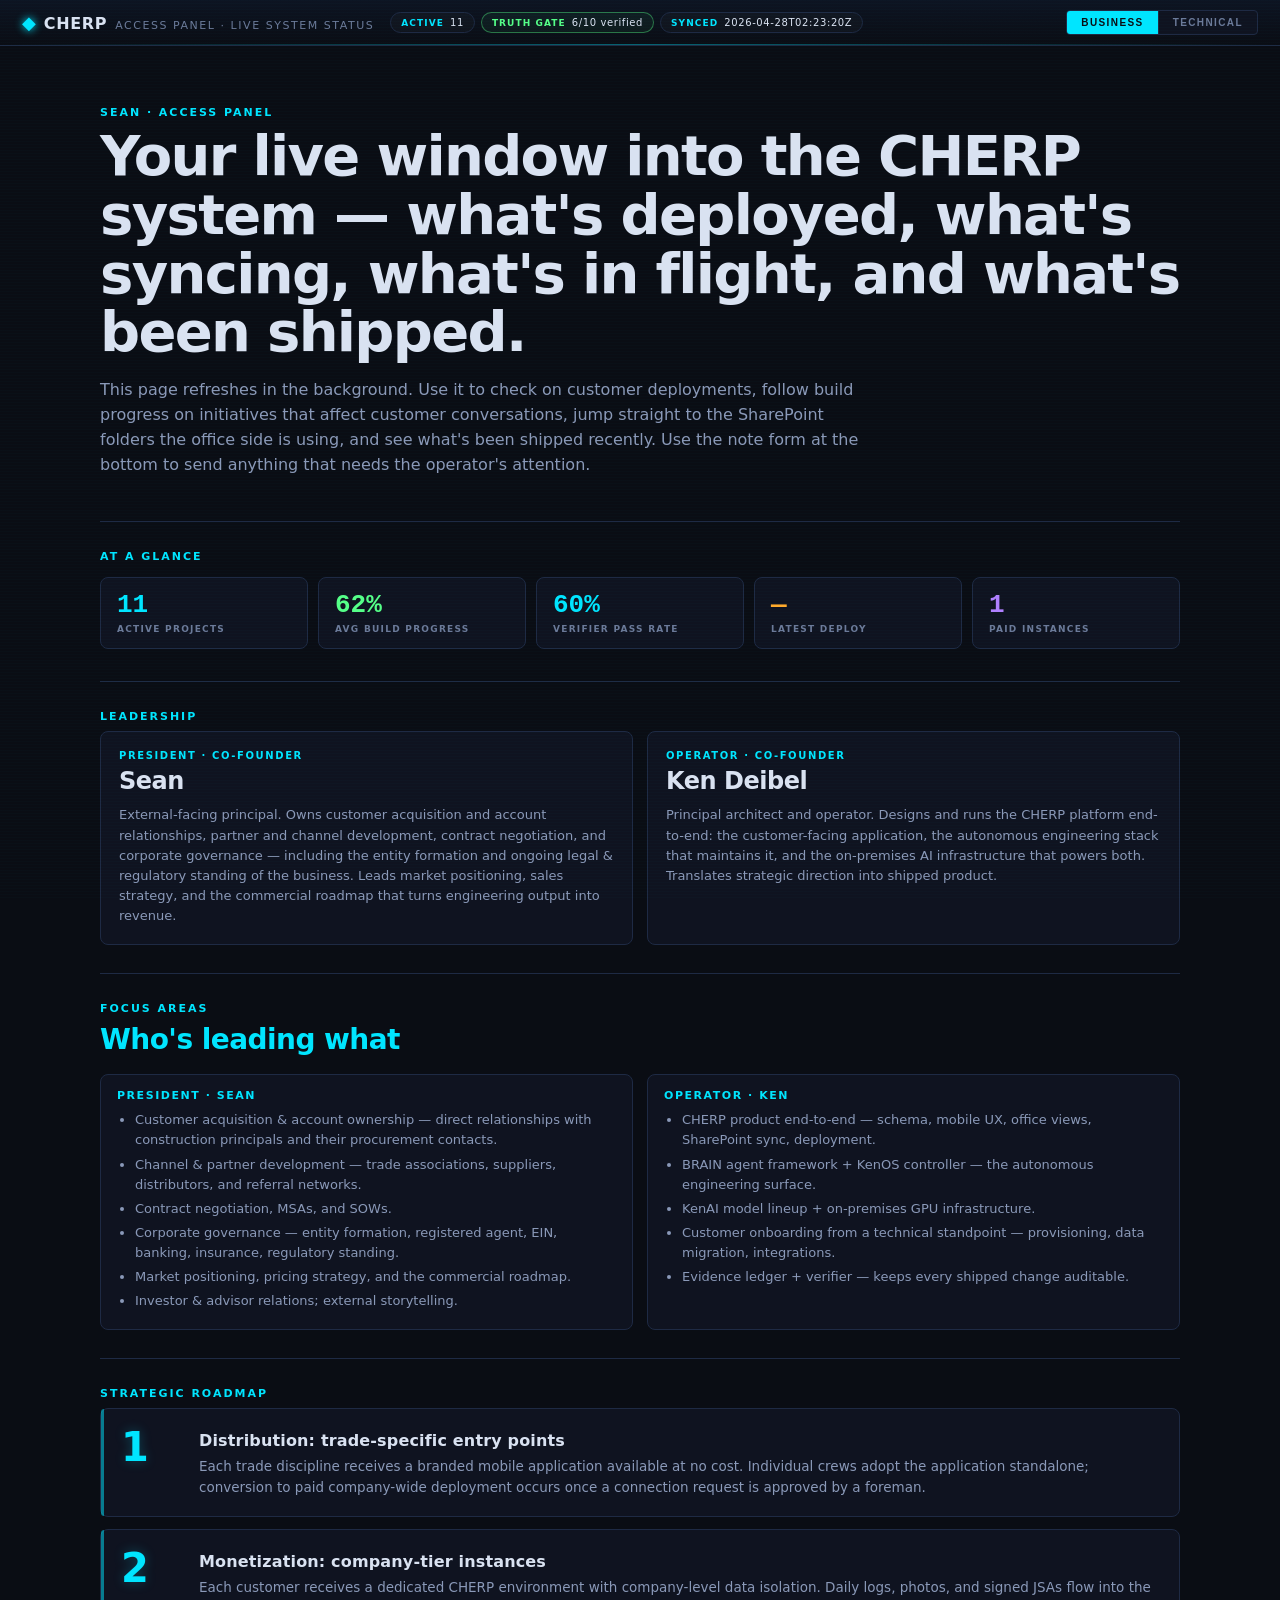
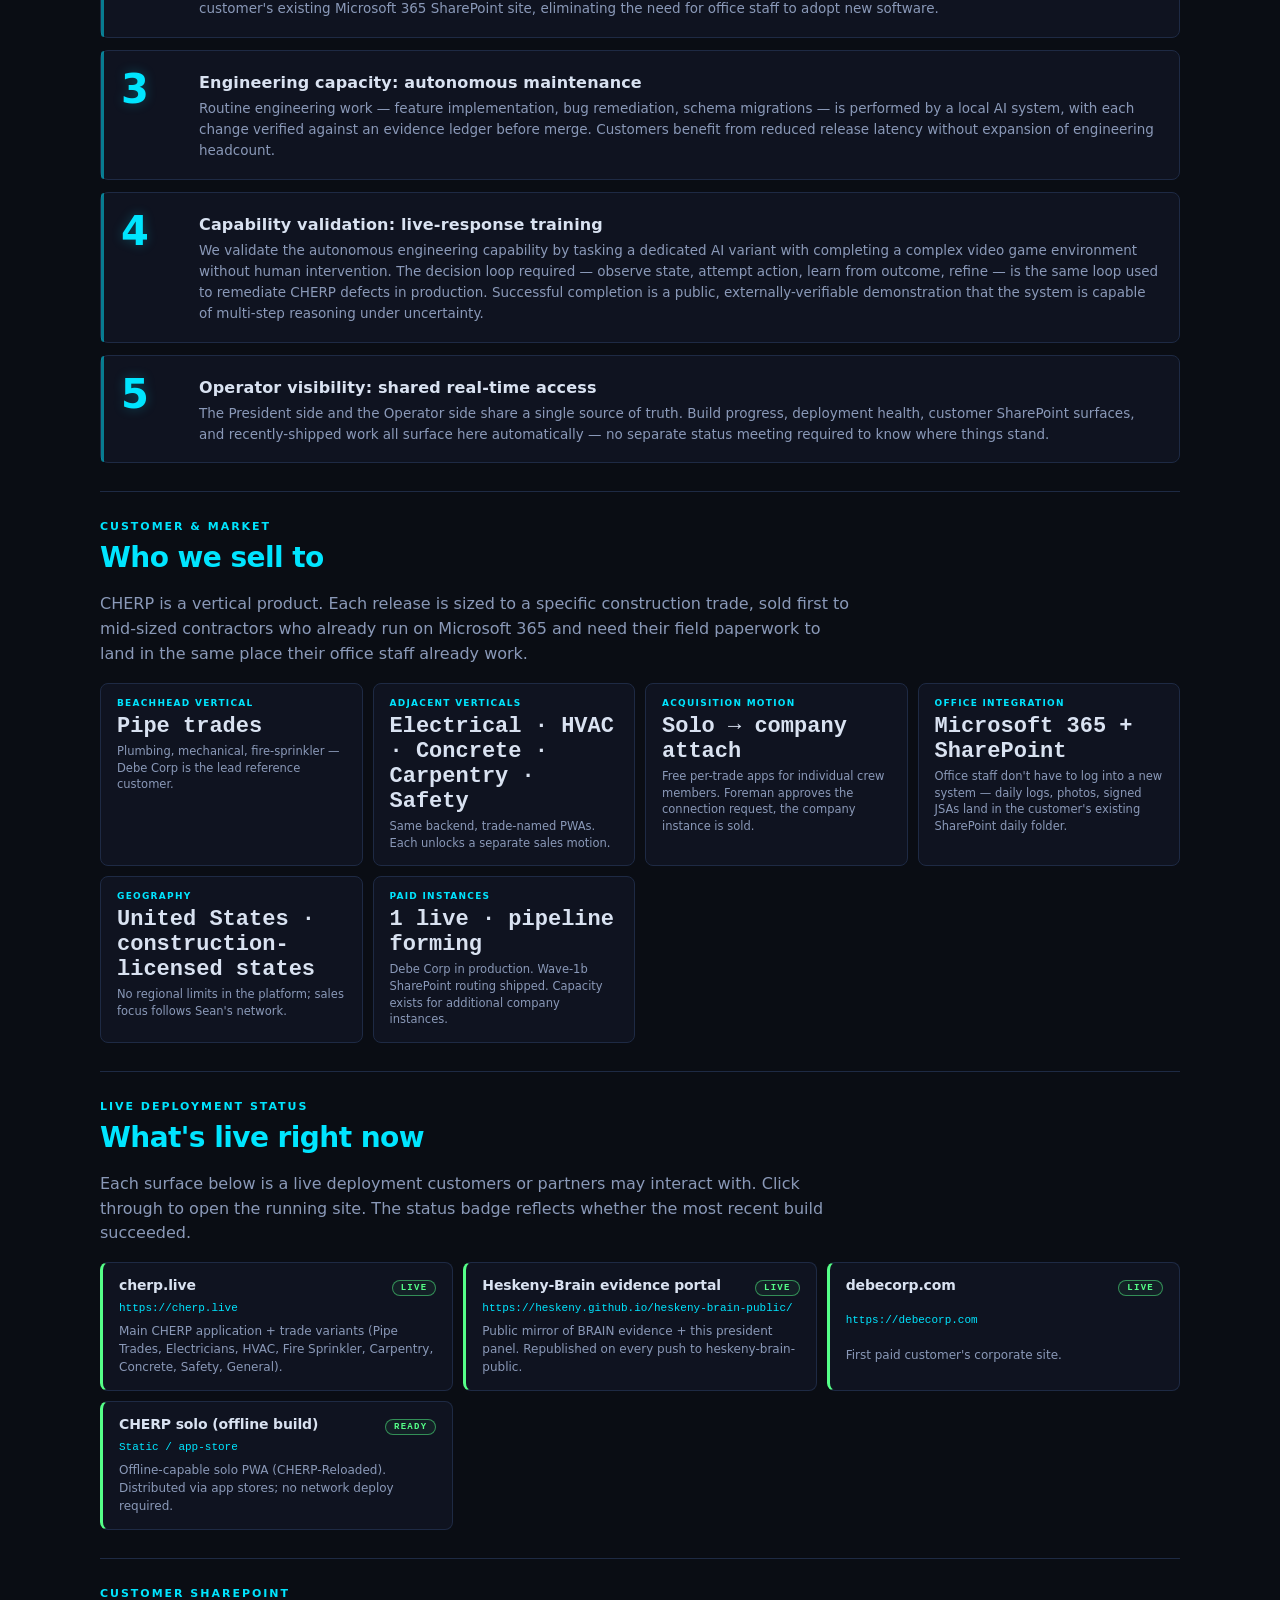
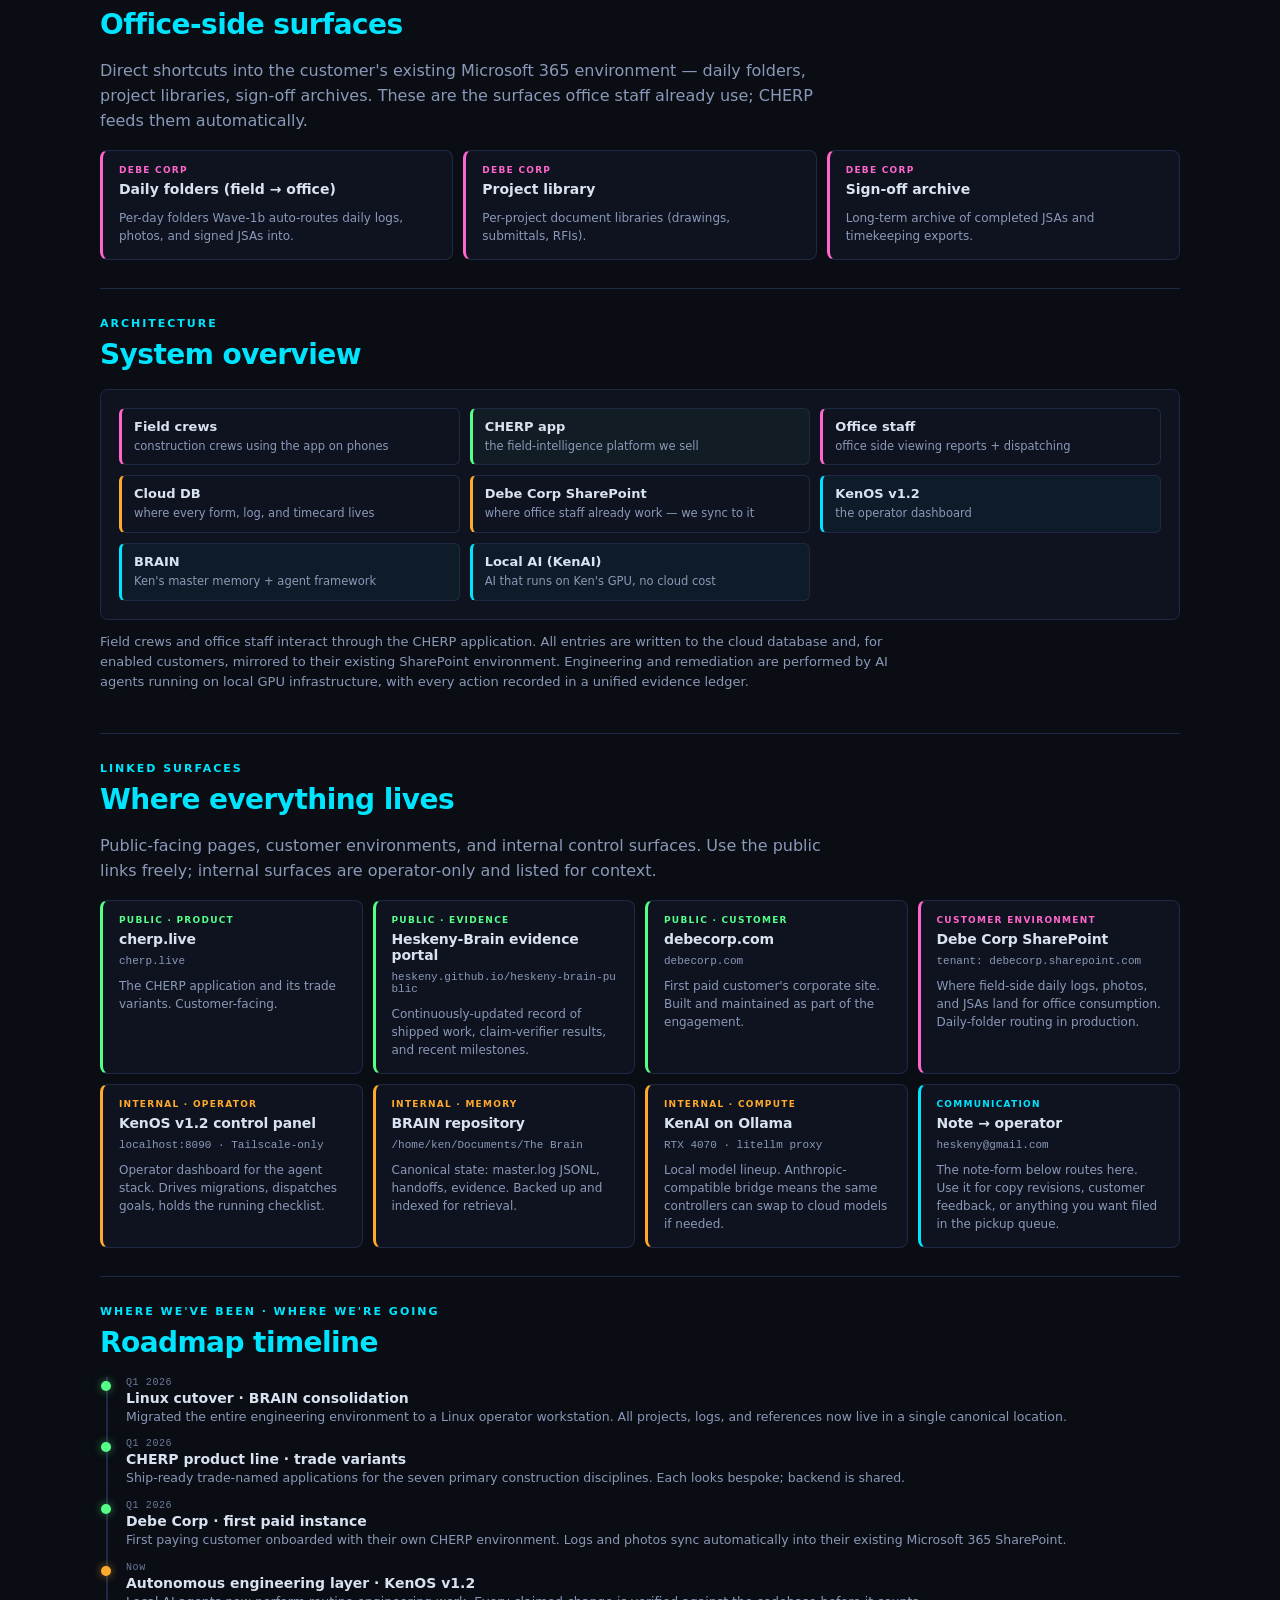
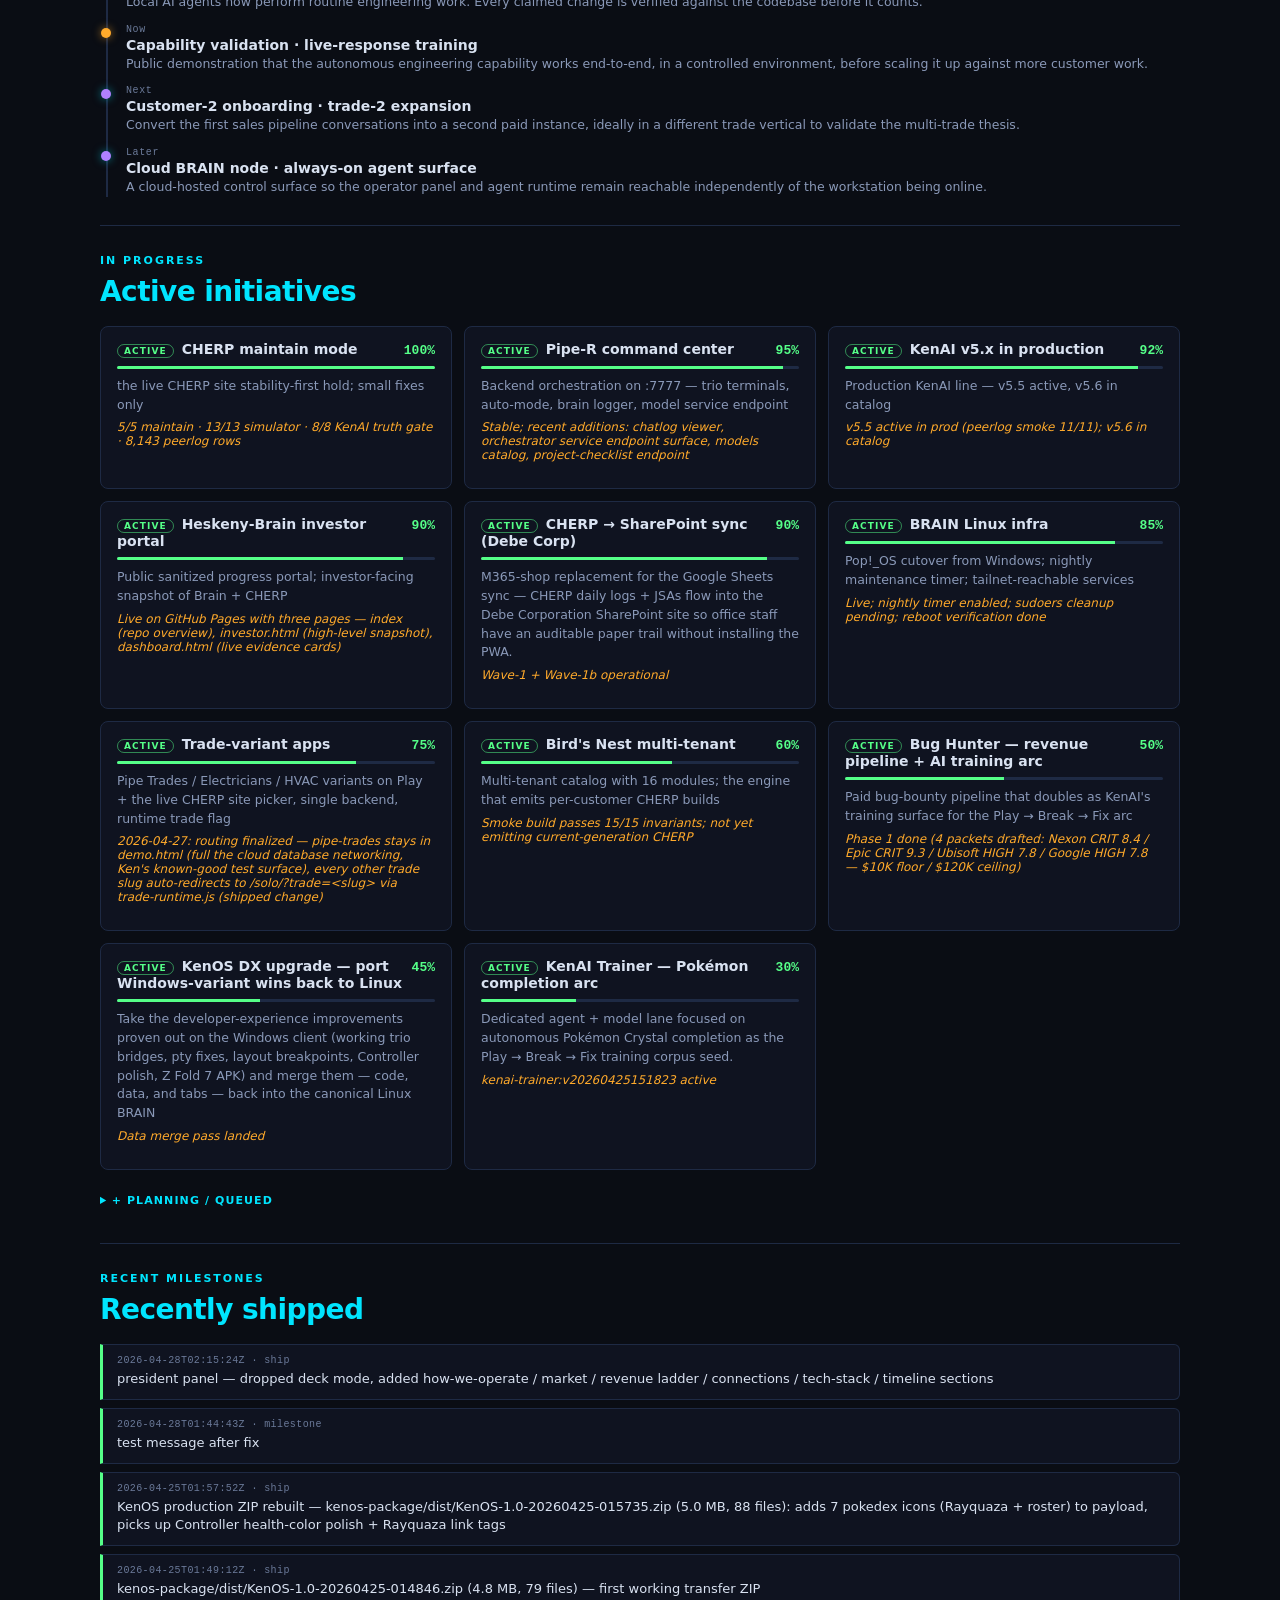
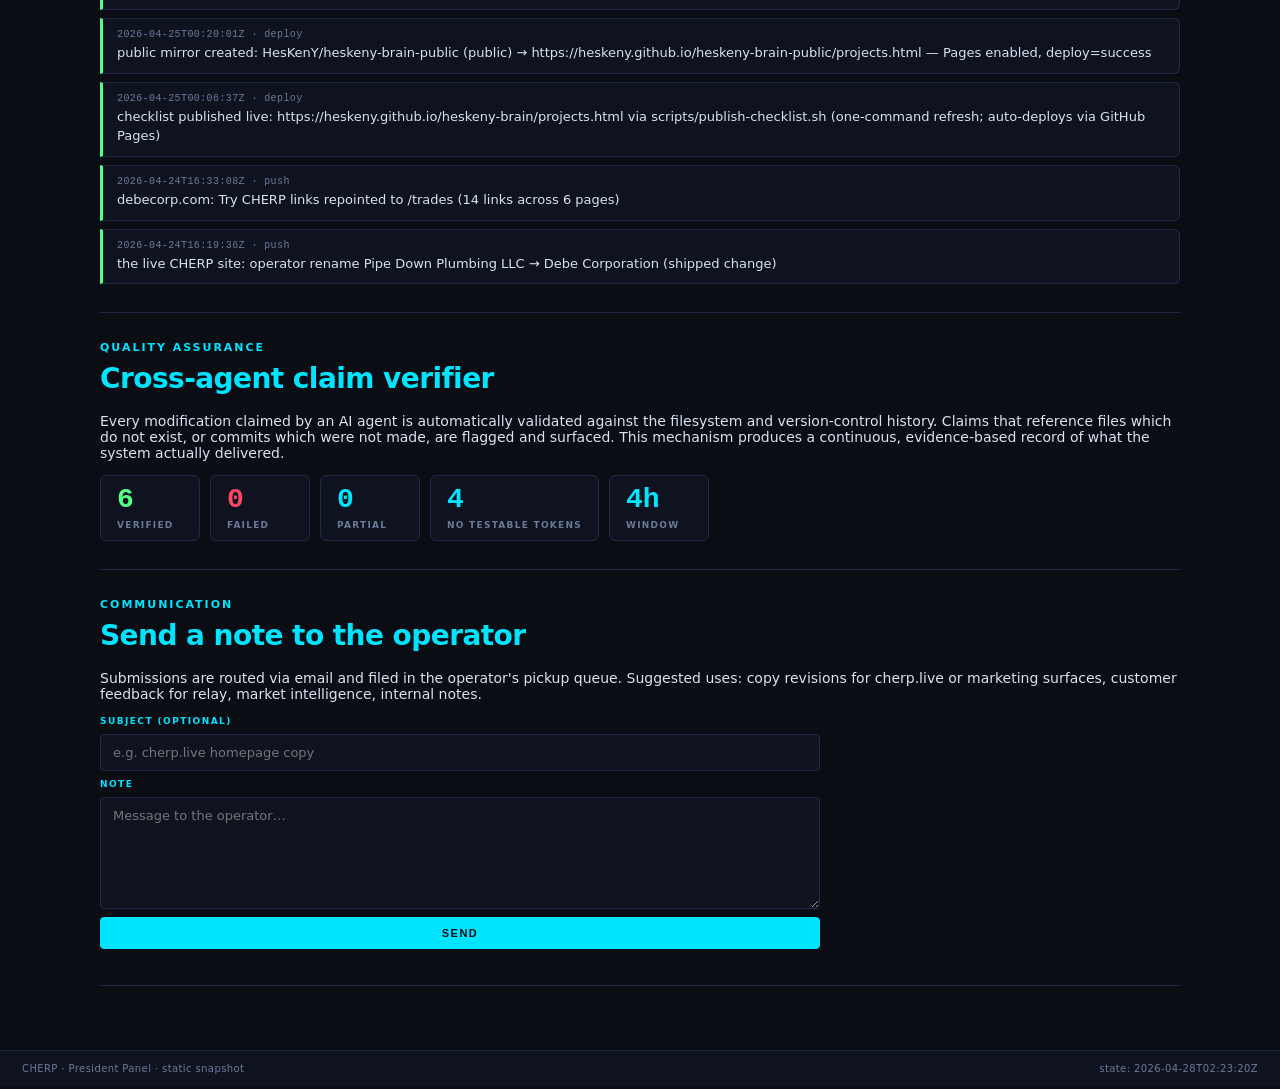
==== site/president/index.html @ e92b8786 "president panel — drop partnership-framing copy, keep focus columns The "two non-overlapping mandate" ====
<!doctype html>
<html lang="en">
<head>
  <meta charset="utf-8">
  <meta name="viewport" content="width=device-width, initial-scale=1, viewport-fit=cover">
  <title>CHERP · President Panel</title>
  <link rel="stylesheet" href="style.css">
</head>
<body data-mode="business">

<header class="topbar">
  <div class="brand">
    <span class="brand-mark">◆</span>
    <span class="brand-name">CHERP</span>
    <span class="brand-sub">Access Panel · live system status</span>
  </div>
  <div class="status-strip">
    <span class="pill" id="pill-active"><strong>Active</strong>—</span>
    <span class="pill" id="pill-truth"><strong>Truth gate</strong>—</span>
    <span class="pill" id="pill-stamp"><strong>Synced</strong>—</span>
  </div>
  <div class="mode-toggle">
    <button class="mode-btn on" data-mode="business">Business</button>
    <button class="mode-btn"    data-mode="technical">Technical</button>
  </div>
</header>

<main>

  <!-- ── SECTION: HERO / what this panel is ─────────────────── -->
  <section class="section hero">
    <div class="eyebrow">Sean · access panel</div>
    <h1 class="biz">Your live window into the CHERP system — what's deployed, what's syncing, what's in flight, and what's been shipped.</h1>
    <h1 class="tech">President access panel — read-mostly mirror of operator state. Deployment status, customer SharePoint surfaces, project completion percentages, and the verifier-backed activity ledger.</h1>
    <p class="lede biz">This page refreshes in the background. Use it to check on customer deployments, follow build progress on initiatives that affect customer conversations, jump straight to the SharePoint folders the office side is using, and see what's been shipped recently. Use the note form at the bottom to send anything that needs the operator's attention.</p>
    <p class="lede tech">Static page + data JSON regenerated on a cron from the operator workstation. Project percentages come from project-checklist.json. Deployment status surfaces Netlify deploy state and GitHub Pages publish status. SharePoint links are filed per customer environment.</p>
  </section>

  <!-- ── SECTION: KPI STRIP ──────────────────────────────────── -->
  <section class="section kpis">
    <div class="eyebrow">At a glance</div>
    <div class="kpi-strip">
      <div class="kpi"><div class="v" id="kpi-active">—</div><div class="l">Active projects</div></div>
      <div class="kpi lime"><div class="v" id="kpi-progress">—</div><div class="l">Avg build progress</div></div>
      <div class="kpi"><div class="v" id="kpi-truth">—</div><div class="l">Verifier pass rate</div></div>
      <div class="kpi amber"><div class="v" id="kpi-deploy">—</div><div class="l">Latest deploy</div></div>
      <div class="kpi violet"><div class="v" id="kpi-customers">1</div><div class="l">Paid instances</div></div>
    </div>
  </section>

  <!-- ── SECTION: WHO ─────────────────────────────────────────── -->
  <section class="section who">
    <div class="eyebrow">Leadership</div>
    <div class="who-grid">
      <div class="who-card">
        <div class="who-role">President &middot; Co-founder</div>
        <div class="who-name">Sean</div>
        <div class="who-line">External-facing principal. Owns customer acquisition and account relationships, partner and channel development, contract negotiation, and corporate governance &mdash; including the entity formation and ongoing legal &amp; regulatory standing of the business. Leads market positioning, sales strategy, and the commercial roadmap that turns engineering output into revenue.</div>
      </div>
      <div class="who-card">
        <div class="who-role">Operator &middot; Co-founder</div>
        <div class="who-name">Ken Deibel</div>
        <div class="who-line biz">Principal architect and operator. Designs and runs the CHERP platform end-to-end: the customer-facing application, the autonomous engineering stack that maintains it, and the on-premises AI infrastructure that powers both. Translates strategic direction into shipped product.</div>
        <div class="who-line tech">CHERP architect. Owns the BRAIN agent framework, the KenOS controller stack, the KenAI model lineup, and the GPU infrastructure that drives them.</div>
      </div>
    </div>
  </section>

  <!-- ── SECTION: HOW WE OPERATE (operator/president partnership) ─── -->
  <section class="section how-we-operate">
    <div class="eyebrow">Focus areas</div>
    <h2>Who's leading what</h2>
    <div class="two-col">
      <div class="col">
        <h4>President · Sean</h4>
        <ul>
          <li>Customer acquisition &amp; account ownership — direct relationships with construction principals and their procurement contacts.</li>
          <li>Channel &amp; partner development — trade associations, suppliers, distributors, and referral networks.</li>
          <li>Contract negotiation, MSAs, and SOWs.</li>
          <li>Corporate governance — entity formation, registered agent, EIN, banking, insurance, regulatory standing.</li>
          <li>Market positioning, pricing strategy, and the commercial roadmap.</li>
          <li>Investor &amp; advisor relations; external storytelling.</li>
        </ul>
      </div>
      <div class="col">
        <h4>Operator · Ken</h4>
        <ul>
          <li>CHERP product end-to-end — schema, mobile UX, office views, SharePoint sync, deployment.</li>
          <li>BRAIN agent framework + KenOS controller — the autonomous engineering surface.</li>
          <li>KenAI model lineup + on-premises GPU infrastructure.</li>
          <li>Customer onboarding from a technical standpoint — provisioning, data migration, integrations.</li>
          <li>Evidence ledger + verifier — keeps every shipped change auditable.</li>
        </ul>
      </div>
    </div>
  </section>

  <!-- ── SECTION: VISION ─────────────────────────────────────── -->
  <section class="section vision">
    <div class="eyebrow">Strategic roadmap</div>
    <ol class="vision-arc">
      <li>
        <div class="va-num">1</div>
        <div class="va-body">
          <h3 class="biz">Distribution: trade-specific entry points</h3>
          <h3 class="tech">CHERP solo→company funnel with per-trade variants</h3>
          <p class="biz">Each trade discipline receives a branded mobile application available at no cost. Individual crews adopt the application standalone; conversion to paid company-wide deployment occurs once a connection request is approved by a foreman.</p>
          <p class="tech">Seven trade-named PWAs (Pipe Trades, Electricians, HVAC, Fire Sprinkler, Carpentry, Concrete, Safety, General) on cherp.live, plus a federation-v0 device-code flow that attaches a worker's solo app to a company instance. Single Supabase backend, runtime CHERP_TRADE flag.</p>
        </div>
      </li>
      <li>
        <div class="va-num">2</div>
        <div class="va-body">
          <h3 class="biz">Monetization: company-tier instances</h3>
          <h3 class="tech">Per-company isolation with SharePoint integration</h3>
          <p class="biz">Each customer receives a dedicated CHERP environment with company-level data isolation. Daily logs, photos, and signed JSAs flow into the customer's existing Microsoft 365 SharePoint site, eliminating the need for office staff to adopt new software.</p>
          <p class="tech">Tier-A architecture: single Supabase project with RLS isolation per company_id. Wave-1 and Wave-1b SharePoint daily-folder routing in production for Debe Corp, the first paid instance.</p>
        </div>
      </li>
      <li>
        <div class="va-num">3</div>
        <div class="va-body">
          <h3 class="biz">Engineering capacity: autonomous maintenance</h3>
          <h3 class="tech">KenOS controller with gated self-modification</h3>
          <p class="biz">Routine engineering work — feature implementation, bug remediation, schema migrations — is performed by a local AI system, with each change verified against an evidence ledger before merge. Customers benefit from reduced release latency without expansion of engineering headcount.</p>
          <p class="tech">KenOS v1.2 dispatches goals to the kenai-fullstack and kenai-wolverine agents. Wolverine carries gated self-write authority over its own controller source. A cross-agent claim verifier validates every claimed change against the filesystem and git history.</p>
        </div>
      </li>
      <li>
        <div class="va-num">4</div>
        <div class="va-body">
          <h3 class="biz">Capability validation: live-response training</h3>
          <h3 class="tech">kenai-trainer — Pokémon Crystal completion as a Play→Break→Fix benchmark</h3>
          <p class="biz">We validate the autonomous engineering capability by tasking a dedicated AI variant with completing a complex video game environment without human intervention. The decision loop required — observe state, attempt action, learn from outcome, refine — is the same loop used to remediate CHERP defects in production. Successful completion is a public, externally-verifiable demonstration that the system is capable of multi-step reasoning under uncertainty.</p>
          <p class="tech">kenai-trainer:latest drives mGBA via xdotool, produces lesson seeds (84 banked to date), maintains a separate corpus from the kenai-v5 development corpus per the no-dilution rule. The same loop pattern is reused for CHERP migrations and live remediation.</p>
        </div>
      </li>
      <li>
        <div class="va-num">5</div>
        <div class="va-body">
          <h3 class="biz">Operator visibility: shared real-time access</h3>
          <h3 class="tech">President access surface mirrored from operator state</h3>
          <p class="biz">The President side and the Operator side share a single source of truth. Build progress, deployment health, customer SharePoint surfaces, and recently-shipped work all surface here automatically — no separate status meeting required to know where things stand.</p>
          <p class="tech">This panel is regenerated from BRAIN canonical state (project-checklist.json, master.log JSONL, claim-checks evidence) on a cron and pushed to the public mirror. No hand-curated status decks; the data is always the data.</p>
        </div>
      </li>
    </ol>
  </section>

  <!-- ── SECTION: CUSTOMER + MARKET ─────────────────────────── -->
  <section class="section market">
    <div class="eyebrow">Customer &amp; market</div>
    <h2>Who we sell to</h2>
    <p class="lede biz">CHERP is a vertical product. Each release is sized to a specific construction trade, sold first to mid-sized contractors who already run on Microsoft 365 and need their field paperwork to land in the same place their office staff already work.</p>
    <p class="lede tech">ICP is a 50–500-employee MEP / specialty contractor on M365 with an existing SharePoint deployment, doing daily field reporting on paper or via a generic forms tool. SharePoint integration is the wedge.</p>
    <div class="market-grid">
      <div class="market-tile">
        <div class="mt-label">Beachhead vertical</div>
        <div class="mt-value">Pipe trades</div>
        <div class="mt-note">Plumbing, mechanical, fire-sprinkler — Debe Corp is the lead reference customer.</div>
      </div>
      <div class="market-tile">
        <div class="mt-label">Adjacent verticals</div>
        <div class="mt-value">Electrical · HVAC · Concrete · Carpentry · Safety</div>
        <div class="mt-note">Same backend, trade-named PWAs. Each unlocks a separate sales motion.</div>
      </div>
      <div class="market-tile">
        <div class="mt-label">Acquisition motion</div>
        <div class="mt-value">Solo → company attach</div>
        <div class="mt-note">Free per-trade apps for individual crew members. Foreman approves the connection request, the company instance is sold.</div>
      </div>
      <div class="market-tile">
        <div class="mt-label">Office integration</div>
        <div class="mt-value">Microsoft 365 + SharePoint</div>
        <div class="mt-note">Office staff don't have to log into a new system — daily logs, photos, signed JSAs land in the customer's existing SharePoint daily folder.</div>
      </div>
      <div class="market-tile">
        <div class="mt-label">Geography</div>
        <div class="mt-value">United States · construction-licensed states</div>
        <div class="mt-note">No regional limits in the platform; sales focus follows Sean's network.</div>
      </div>
      <div class="market-tile">
        <div class="mt-label">Paid instances</div>
        <div class="mt-value">1 live · pipeline forming</div>
        <div class="mt-note">Debe Corp in production. Wave-1b SharePoint routing shipped. Capacity exists for additional company instances.</div>
      </div>
    </div>
  </section>

  <!-- ── SECTION: DEPLOYMENT STATUS ─────────────────────────── -->
  <section class="section deploys">
    <div class="eyebrow">Live deployment status</div>
    <h2>What's live right now</h2>
    <p class="lede biz">Each surface below is a live deployment customers or partners may interact with. Click through to open the running site. The status badge reflects whether the most recent build succeeded.</p>
    <p class="lede tech">Netlify deploy badges + GitHub Pages publish state. Status pulled from the data JSON regenerated by the operator cron — see kpi-deploy in the strip above for the most recent successful deploy timestamp.</p>
    <div class="deploy-grid" id="deploy-grid">loading…</div>
  </section>

  <!-- ── SECTION: CUSTOMER SHAREPOINT SURFACES ──────────────── -->
  <section class="section sharepoint">
    <div class="eyebrow">Customer SharePoint</div>
    <h2>Office-side surfaces</h2>
    <p class="lede biz">Direct shortcuts into the customer's existing Microsoft 365 environment — daily folders, project libraries, sign-off archives. These are the surfaces office staff already use; CHERP feeds them automatically.</p>
    <p class="lede tech">App-only Graph auth handles the writes. Folder structure is per-tenant. Links below open the tenant's web portal — Sean and the operator both need an authorized account to view.</p>
    <div class="sp-grid" id="sp-grid">loading…</div>
  </section>

  <!-- ── SECTION: SYSTEM FLOW ────────────────────────────────── -->
  <section class="section systemflow">
    <div class="eyebrow">Architecture</div>
    <h2>System overview</h2>
    <div class="flow-canvas" id="flow-canvas"></div>
    <p class="flow-note biz">Field crews and office staff interact through the CHERP application. All entries are written to the cloud database and, for enabled customers, mirrored to their existing SharePoint environment. Engineering and remediation are performed by AI agents running on local GPU infrastructure, with every action recorded in a unified evidence ledger.</p>
    <p class="flow-note tech">Static PWA → Supabase (REST + RLS) + Netlify functions → Microsoft Graph (SharePoint). Local KenAI on Ollama via litellm Anthropic-compatible proxy → KenOS v1.2 controller → workspace-jailed tools. BRAIN holds canonical state (master.log JSONL + handoffs + evidence).</p>
  </section>

  <!-- ── SECTION: CONNECTIONS / LINKED SURFACES ──────────────── -->
  <section class="section connections">
    <div class="eyebrow">Linked surfaces</div>
    <h2>Where everything lives</h2>
    <p class="lede biz">Public-facing pages, customer environments, and internal control surfaces. Use the public links freely; internal surfaces are operator-only and listed for context.</p>
    <p class="lede tech">External hosts are GitHub Pages or Netlify; internal hosts run on the operator workstation behind Tailscale. The evidence portal is the single source of truth for what's been shipped.</p>
    <div class="conn-grid">
      <a class="conn-tile public" href="https://cherp.live" target="_blank" rel="noopener">
        <div class="ct-eyebrow">Public · product</div>
        <div class="ct-title">cherp.live</div>
        <div class="ct-url">cherp.live</div>
        <div class="ct-note">The CHERP application and its trade variants. Customer-facing.</div>
      </a>
      <a class="conn-tile public" href="https://heskeny.github.io/heskeny-brain-public/" target="_blank" rel="noopener">
        <div class="ct-eyebrow">Public · evidence</div>
        <div class="ct-title">Heskeny-Brain evidence portal</div>
        <div class="ct-url">heskeny.github.io/heskeny-brain-public</div>
        <div class="ct-note">Continuously-updated record of shipped work, claim-verifier results, and recent milestones.</div>
      </a>
      <a class="conn-tile public" href="https://debecorp.com" target="_blank" rel="noopener">
        <div class="ct-eyebrow">Public · customer</div>
        <div class="ct-title">debecorp.com</div>
        <div class="ct-url">debecorp.com</div>
        <div class="ct-note">First paid customer's corporate site. Built and maintained as part of the engagement.</div>
      </a>
      <div class="conn-tile private">
        <div class="ct-eyebrow">Customer environment</div>
        <div class="ct-title">Debe Corp SharePoint</div>
        <div class="ct-url">tenant: debecorp.sharepoint.com</div>
        <div class="ct-note">Where field-side daily logs, photos, and JSAs land for office consumption. Daily-folder routing in production.</div>
      </div>
      <div class="conn-tile locked">
        <div class="ct-eyebrow">Internal · operator</div>
        <div class="ct-title">KenOS v1.2 control panel</div>
        <div class="ct-url">localhost:8090 · Tailscale-only</div>
        <div class="ct-note">Operator dashboard for the agent stack. Drives migrations, dispatches goals, holds the running checklist.</div>
      </div>
      <div class="conn-tile locked">
        <div class="ct-eyebrow">Internal · memory</div>
        <div class="ct-title">BRAIN repository</div>
        <div class="ct-url">/home/ken/Documents/The Brain</div>
        <div class="ct-note">Canonical state: master.log JSONL, handoffs, evidence. Backed up and indexed for retrieval.</div>
      </div>
      <div class="conn-tile locked">
        <div class="ct-eyebrow">Internal · compute</div>
        <div class="ct-title">KenAI on Ollama</div>
        <div class="ct-url">RTX 4070 · litellm proxy</div>
        <div class="ct-note">Local model lineup. Anthropic-compatible bridge means the same controllers can swap to cloud models if needed.</div>
      </div>
      <div class="conn-tile">
        <div class="ct-eyebrow">Communication</div>
        <div class="ct-title">Note → operator</div>
        <div class="ct-url">heskeny@gmail.com</div>
        <div class="ct-note">The note-form below routes here. Use it for copy revisions, customer feedback, or anything you want filed in the pickup queue.</div>
      </div>
    </div>
  </section>

  <!-- ── SECTION: TECH STACK (technical mode reference card) ─── -->
  <section class="section stack tech">
    <div class="eyebrow">Stack reference</div>
    <h2>Component map</h2>
    <p class="lede tech">Quick reference for the technical reader: which technology covers which responsibility. Useful for due-diligence conversations or when partners ask "what's it built on."</p>
    <div class="stack-grid">
      <div class="stack-tile">
        <div class="st-label">Frontend</div>
        <div class="st-value">Static PWA · vanilla JS</div>
        <div class="st-note">Per-trade variants on cherp.live. Offline-capable solo builds.</div>
      </div>
      <div class="stack-tile">
        <div class="st-label">Backend</div>
        <div class="st-value">Supabase Postgres · RLS</div>
        <div class="st-note">Single project, per-company isolation by company_id.</div>
      </div>
      <div class="stack-tile">
        <div class="st-label">Hosting</div>
        <div class="st-value">Netlify · GitHub Pages</div>
        <div class="st-note">Static + functions on Netlify; evidence portal on Pages.</div>
      </div>
      <div class="stack-tile">
        <div class="st-label">Office integration</div>
        <div class="st-value">Microsoft Graph</div>
        <div class="st-note">App-only auth, daily-folder routing into customer SharePoint.</div>
      </div>
      <div class="stack-tile">
        <div class="st-label">AI runtime</div>
        <div class="st-value">Ollama · litellm proxy</div>
        <div class="st-note">Local KenAI variants exposed as Anthropic-compatible API.</div>
      </div>
      <div class="stack-tile">
        <div class="st-label">Controller</div>
        <div class="st-value">KenOS v1.2 · Python</div>
        <div class="st-note">Agent dispatcher with chains, tools, and workspace jail.</div>
      </div>
      <div class="stack-tile">
        <div class="st-label">Verifier</div>
        <div class="st-value">brain-agent-claim-checks</div>
        <div class="st-note">File + commit token verification across BRAIN/CHERP/home roots.</div>
      </div>
      <div class="stack-tile">
        <div class="st-label">Memory</div>
        <div class="st-value">JSONL · SQLite FTS5</div>
        <div class="st-note">master.log JSONL for events, BRAIN.db for retrieval.</div>
      </div>
    </div>
  </section>

  <!-- ── SECTION: TIMELINE ───────────────────────────────────── -->
  <section class="section timeline-sec">
    <div class="eyebrow">Where we've been · where we're going</div>
    <h2>Roadmap timeline</h2>
    <div class="timeline">
      <div class="tl-item done">
        <div class="tl-when">Q1 2026</div>
        <div class="tl-title">Linux cutover · BRAIN consolidation</div>
        <div class="tl-note biz">Migrated the entire engineering environment to a Linux operator workstation. All projects, logs, and references now live in a single canonical location.</div>
        <div class="tl-note tech">Pop!_OS migration off Windows; BRAIN repo absorbed prior Codex/Claude session state and standardized on shared.log + handoffs.</div>
      </div>
      <div class="tl-item done">
        <div class="tl-when">Q1 2026</div>
        <div class="tl-title">CHERP product line · trade variants</div>
        <div class="tl-note biz">Ship-ready trade-named applications for the seven primary construction disciplines. Each looks bespoke; backend is shared.</div>
        <div class="tl-note tech">Seven PWAs on cherp.live with runtime CHERP_TRADE flag. Solo offline builds (CHERP-Reloaded variant) for app-store distribution.</div>
      </div>
      <div class="tl-item done">
        <div class="tl-when">Q1 2026</div>
        <div class="tl-title">Debe Corp · first paid instance</div>
        <div class="tl-note biz">First paying customer onboarded with their own CHERP environment. Logs and photos sync automatically into their existing Microsoft 365 SharePoint.</div>
        <div class="tl-note tech">Tier-A multi-tenant deployment, Wave-1 + Wave-1b SharePoint daily-folder routing, app-only auth.</div>
      </div>
      <div class="tl-item now">
        <div class="tl-when">Now</div>
        <div class="tl-title">Autonomous engineering layer · KenOS v1.2</div>
        <div class="tl-note biz">Local AI agents now perform routine engineering work. Every claimed change is verified against the codebase before it counts.</div>
        <div class="tl-note tech">kenai-fullstack and kenai-wolverine variants drive controller-jailed tool calls. Cross-agent claim verifier produces continuous evidence.</div>
      </div>
      <div class="tl-item now">
        <div class="tl-when">Now</div>
        <div class="tl-title">Capability validation · live-response training</div>
        <div class="tl-note biz">Public demonstration that the autonomous engineering capability works end-to-end, in a controlled environment, before scaling it up against more customer work.</div>
        <div class="tl-note tech">kenai-trainer drives mGBA via xdotool; lesson seeds banked into a separate corpus per the no-dilution rule.</div>
      </div>
      <div class="tl-item future">
        <div class="tl-when">Next</div>
        <div class="tl-title">Customer-2 onboarding · trade-2 expansion</div>
        <div class="tl-note biz">Convert the first sales pipeline conversations into a second paid instance, ideally in a different trade vertical to validate the multi-trade thesis.</div>
        <div class="tl-note tech">Per-tenant provisioning automation and tenant-specific SharePoint config to be promoted from one-shot scripts into a repeatable onboarding flow.</div>
      </div>
      <div class="tl-item future">
        <div class="tl-when">Later</div>
        <div class="tl-title">Cloud BRAIN node · always-on agent surface</div>
        <div class="tl-note biz">A cloud-hosted control surface so the operator panel and agent runtime remain reachable independently of the workstation being online.</div>
        <div class="tl-note tech">Azure Linux VM bridged to the local 4070 via Tailscale. State + UI + agents move; KenAI compute stays local.</div>
      </div>
    </div>
  </section>

  <!-- ── SECTION: PROJECTS (live-synced from operator) ───────── -->
  <section class="section projects">
    <div class="eyebrow">In progress</div>
    <h2>Active initiatives</h2>
    <div class="project-grid" id="project-grid">loading…</div>
    <details class="planning-fold">
      <summary>+ Planning / queued</summary>
      <div class="project-grid" id="planning-grid"></div>
    </details>
  </section>

  <!-- ── SECTION: RECENT WINS ────────────────────────────────── -->
  <section class="section wins">
    <div class="eyebrow">Recent milestones</div>
    <h2>Recently shipped</h2>
    <ul class="wins-list" id="wins-list">loading…</ul>
  </section>

  <!-- ── SECTION: TRUTH GATE ─────────────────────────────────── -->
  <section class="section truth">
    <div class="eyebrow">Quality assurance</div>
    <h2>Cross-agent claim verifier</h2>
    <p class="biz">Every modification claimed by an AI agent is automatically validated against the filesystem and version-control history. Claims that reference files which do not exist, or commits which were not made, are flagged and surfaced. This mechanism produces a continuous, evidence-based record of what the system actually delivered.</p>
    <p class="tech">scripts/brain-agent-claim-checks.py — file-path and commit-SHA token verification across BRAIN, CHERP, and home roots. Per-actor breakdown. Surfaced via the Heskeny-Brain evidence dashboard.</p>
    <div class="truth-stats" id="truth-stats">loading…</div>
  </section>

  <!-- ── SECTION: NOTE TO OPERATOR ──────────────────────────── -->
  <section class="section contact">
    <div class="eyebrow">Communication</div>
    <h2>Send a note to the operator</h2>
    <p class="biz">Submissions are routed via email and filed in the operator's pickup queue. Suggested uses: copy revisions for cherp.live or marketing surfaces, customer feedback for relay, market intelligence, internal notes.</p>
    <form class="note-form" id="note-form">
      <label>Subject (optional)</label>
      <input type="text" id="note-subject" placeholder="e.g. cherp.live homepage copy">
      <label>Note</label>
      <textarea id="note-body" rows="6" placeholder="Message to the operator…"></textarea>
      <button type="submit" class="key-btn primary">Send</button>
      <span class="meta" id="note-meta"></span>
    </form>
  </section>

</main>

<footer class="footbar">
  <span>CHERP · President Panel · static snapshot</span>
  <span id="foot-stamp"></span>
</footer>

<script src="app.js"></script>
</body>
</html>
---- site/president/style.css ----
/* President Panel — KenOS v1.2 theme. Sci-fi dark, cyan/lime accents.
   2 modes via [data-mode] on body: business / technical. */
:root {
  --bg:        #0a0d14;
  --bg-2:      #0f1320;
  --panel:     #0f1320;
  --panel-2:   #131a2a;
  --border:    #1e2a44;
  --border-strong: #2c3a58;
  --text:      #d9e2f1;
  --text-dim:  #8a99b8;
  --muted:     #6b7a99;
  --cyan:      #00e5ff;
  --lime:      #55ff88;
  --amber:     #ffaa2b;
  --magenta:   #ff66cc;
  --violet:    #b080ff;
  --danger:    #ff4466;
  --pass:      #55ff88;
  --fail:      #ff4466;
}
* { box-sizing: border-box; }
html, body { margin: 0; padding: 0; }
body {
  color: var(--text);
  font-family: Inter, ui-sans-serif, system-ui, sans-serif;
  background: var(--bg);
  min-height: 100vh;
  font-size: 14px;
}

/* Subtle scanline overlay (KenOS signature) */
body::before {
  content: "";
  position: fixed; inset: 0;
  pointer-events: none;
  background: repeating-linear-gradient(
    to bottom,
    rgba(0,229,255,0.012) 0px,
    rgba(0,229,255,0.012) 1px,
    transparent 1px,
    transparent 3px
  );
  z-index: 9999;
  mix-blend-mode: screen;
}

/* ── topbar ────────────────────────────────────────── */
.topbar {
  position: sticky; top: 0; z-index: 5;
  display: grid; grid-template-columns: auto 1fr auto; gap: 16px;
  align-items: center;
  padding: 10px 22px;
  background: linear-gradient(180deg, #0d1422 0%, var(--bg) 100%);
  border-bottom: 1px solid var(--border);
}
.topbar::after {
  content: "";
  position: absolute; left: 0; right: 0; bottom: 0;
  height: 1px;
  background: linear-gradient(90deg, transparent, var(--cyan), transparent);
  opacity: .4;
}
.brand { display: flex; align-items: baseline; gap: 8px; }
.brand-mark { color: var(--cyan); font-size: 18px; text-shadow: 0 0 8px var(--cyan); }
.brand-name { font-weight: 900; letter-spacing: 0.04em; font-size: 16px; color: var(--text); }
.brand-sub  { color: var(--muted); font-size: 11px; letter-spacing: 0.14em; text-transform: uppercase; }

.status-strip { display: flex; gap: 6px; flex-wrap: wrap; }
.pill {
  border: 1px solid var(--border);
  background: rgba(255,255,255,0.02);
  border-radius: 999px;
  padding: 4px 10px; font-size: 10px;
  color: var(--text);
  letter-spacing: 0.06em;
}
.pill strong {
  color: var(--cyan); margin-right: 6px;
  font-size: 9px; font-weight: 800; letter-spacing: 0.12em; text-transform: uppercase;
}
.pill.ok  { border-color: rgba(85,255,136,.4);  background: rgba(85,255,136,.05); }
.pill.ok strong { color: var(--lime); }
.pill.warn { border-color: rgba(255,170,43,.4); background: rgba(255,170,43,.05); }
.pill.warn strong { color: var(--amber); }
.pill.err { border-color: rgba(255,68,102,.5); background: rgba(255,68,102,.06); }
.pill.err strong { color: var(--danger); }

.mode-toggle {
  display: flex; gap: 0;
  border: 1px solid var(--border); border-radius: 4px; overflow: hidden;
  background: var(--bg-2);
}
.mode-btn {
  appearance: none; background: transparent; border: none;
  padding: 6px 14px;
  font: 700 10px Inter, sans-serif;
  letter-spacing: 0.14em; text-transform: uppercase;
  color: var(--muted); cursor: pointer;
  border-right: 1px solid var(--border);
  transition: all 120ms ease;
}
.mode-btn:last-child { border-right: none; }
.mode-btn:hover { color: var(--cyan); }
.mode-btn.on    { background: var(--cyan); color: var(--bg); }

/* ── sections ─────────────────────────────────────── */
main {
  width: min(1080px, calc(100% - 32px));
  margin: 0 auto;
  padding: 32px 0 64px;
  position: relative;
  z-index: 1;
}
.section {
  padding: 28px 0;
  border-bottom: 1px solid var(--border);
}
.eyebrow {
  color: var(--cyan); font-weight: 900; letter-spacing: 0.18em;
  text-transform: uppercase; font-size: 11px; margin-bottom: 8px;
}
h1 {
  margin: 6px 0 16px;
  font-family: Inter, ui-sans-serif, system-ui, sans-serif;
  font-size: clamp(32px, 5vw, 56px);
  letter-spacing: -.03em;
  line-height: 1.05;
  font-weight: 800;
  color: var(--text);
}
h2 {
  margin: 4px 0 18px;
  font-family: Inter, ui-sans-serif, system-ui, sans-serif;
  font-size: clamp(20px, 2.6vw, 28px);
  letter-spacing: -.02em;
  font-weight: 800;
  color: var(--cyan);
}
h3 {
  margin: 0 0 6px;
  font-size: 16px; letter-spacing: 0.01em;
  font-weight: 700;
  color: var(--text);
}
.lede {
  max-width: 760px;
  font-size: clamp(14px, 1.4vw, 16px);
  line-height: 1.55;
  color: var(--text-dim);
  font-weight: 400;
}

/* ── mode-conditional visibility ──────────────────── */
body[data-mode="business"]  .tech { display: none; }
body[data-mode="technical"] .biz  { display: none; }

/* ── who ──────────────────────────────────────────── */
.who-grid { display: grid; grid-template-columns: repeat(auto-fit, minmax(280px, 1fr)); gap: 14px; }
.who-card {
  border: 1px solid var(--border); border-radius: 8px;
  padding: 18px;
  background: var(--panel);
  transition: border-color 120ms ease;
}
.who-card:hover { border-color: var(--border-strong); }
.who-role {
  color: var(--cyan); font-weight: 900;
  letter-spacing: 0.16em; text-transform: uppercase; font-size: 10px;
}
.who-name {
  font-size: 24px; letter-spacing: -.02em;
  margin: 6px 0 10px;
  font-weight: 800; color: var(--text);
}
.who-line { color: var(--text-dim); font-size: 13px; line-height: 1.55; }

/* ── vision arc ───────────────────────────────────── */
.vision-arc { list-style: none; padding: 0; margin: 0; display: grid; gap: 12px; }
.vision-arc li {
  display: grid; grid-template-columns: 64px 1fr; gap: 14px;
  align-items: start;
  padding: 18px 20px;
  border: 1px solid var(--border); border-radius: 8px;
  background: var(--panel);
  position: relative;
}
.vision-arc li::before {
  content: ""; position: absolute; left: 0; top: 0; bottom: 0;
  width: 3px; background: var(--cyan);
  border-radius: 8px 0 0 8px;
  opacity: .5;
}
.vision-arc .va-num {
  font-size: 40px; line-height: 1;
  color: var(--cyan); font-weight: 900; letter-spacing: -.04em;
  text-shadow: 0 0 12px rgba(0,229,255,.25);
}
.vision-arc h3 { margin-top: 4px; }
.vision-arc p { font-size: 13.5px; line-height: 1.55; color: var(--text-dim); margin: 6px 0 0; }

/* ── system flow chart ───────────────────────────── */
.flow-canvas {
  display: grid; grid-template-columns: repeat(3, 1fr); gap: 10px;
  padding: 18px;
  background: var(--bg-2); border-radius: 8px;
  border: 1px solid var(--border);
}
.flow-node {
  border: 1px solid var(--border); border-radius: 6px;
  padding: 10px 12px;
  background: var(--panel);
  border-left-width: 3px;
}
.flow-node[data-kind="user"]     { border-left-color: var(--magenta); }
.flow-node[data-kind="product"]  { border-left-color: var(--lime);    background: rgba(85,255,136,.04); }
.flow-node[data-kind="service"]  { border-left-color: var(--amber); }
.flow-node[data-kind="internal"] { border-left-color: var(--cyan);    background: rgba(0,229,255,.04); }
.flow-node h4 { margin: 0 0 4px; font-size: 13px; font-weight: 800; color: var(--text); }
.flow-node p  { margin: 0; font-size: 11.5px; color: var(--text-dim); line-height: 1.45; }
.flow-note { color: var(--text-dim); font-size: 13px; line-height: 1.55; max-width: 800px; margin-top: 12px; }

/* ── project grid ─────────────────────────────────── */
.project-grid { display: grid; grid-template-columns: repeat(auto-fit, minmax(320px, 1fr)); gap: 12px; }
.proj-card {
  border: 1px solid var(--border); border-radius: 8px;
  padding: 14px 16px;
  background: var(--panel);
  transition: border-color 120ms ease;
}
.proj-card:hover { border-color: var(--border-strong); }
.proj-row1 { display: flex; justify-content: space-between; align-items: baseline; gap: 8px; }
.proj-name { font-weight: 800; color: var(--text); font-size: 14px; }
.proj-pct  { font-family: ui-monospace, Menlo, Consolas, monospace; color: var(--lime); font-weight: 800; font-size: 13px; }
.proj-bar  { height: 3px; background: var(--border); border-radius: 2px; margin: 8px 0; overflow: hidden; }
.proj-bar-fill { height: 100%; background: var(--lime); transition: width 200ms ease; }
.proj-summary { font-size: 12.5px; color: var(--text-dim); line-height: 1.5; margin: 6px 0; }
.proj-current { font-size: 12px; color: var(--amber); font-style: italic; margin-top: 4px; }
.proj-status {
  display: inline-block; font-size: 9px; font-weight: 800;
  letter-spacing: 0.12em; text-transform: uppercase;
  padding: 1px 6px; border-radius: 999px;
  border: 1px solid var(--border); margin-right: 8px; color: var(--muted);
}
.proj-status.active   { color: var(--lime);  border-color: rgba(85,255,136,.5); }
.proj-status.planning { color: var(--amber); border-color: rgba(255,170,43,.5); }
.proj-status.planned  { color: var(--amber); border-color: rgba(255,170,43,.5); }

.planning-fold { margin-top: 16px; }
.planning-fold summary {
  cursor: pointer; color: var(--cyan); font-weight: 800;
  font-size: 11px; letter-spacing: 0.1em; text-transform: uppercase;
  padding: 8px 0;
}
.planning-fold[open] { padding-top: 8px; }

/* ── wins ────────────────────────────────────────── */
.wins-list { list-style: none; padding: 0; margin: 0; display: grid; gap: 8px; }
.wins-list li {
  border: 1px solid var(--border); border-left: 3px solid var(--lime);
  padding: 10px 14px;
  background: var(--panel);
  border-radius: 0 6px 6px 0;
}
.wins-list .w-ts {
  font: 10px ui-monospace, Menlo, Consolas, monospace;
  color: var(--muted);
  letter-spacing: 0.04em;
}
.wins-list .w-msg  { font-size: 13px; color: var(--text); margin-top: 4px; line-height: 1.45; }

/* ── truth gate ──────────────────────────────────── */
.truth-stats { display: flex; gap: 10px; flex-wrap: wrap; margin-top: 14px; }
.truth-stat {
  border: 1px solid var(--border); border-radius: 6px;
  padding: 10px 16px;
  background: var(--panel);
  min-width: 100px;
}
.truth-stat .v {
  font-family: ui-monospace, Menlo, Consolas, monospace;
  font-size: 28px; line-height: 1;
  color: var(--cyan); font-weight: 800;
}
.truth-stat .l {
  color: var(--muted); font-size: 9px;
  letter-spacing: 0.14em; text-transform: uppercase; margin-top: 6px; font-weight: 700;
}
.truth-stat.pass .v { color: var(--lime); }
.truth-stat.fail .v { color: var(--danger); }

/* ── note form ───────────────────────────────────── */
.note-form { display: grid; gap: 8px; max-width: 720px; }
.note-form label {
  font-size: 9px; font-weight: 800;
  color: var(--cyan); letter-spacing: 0.16em;
  text-transform: uppercase;
}
.note-form input, .note-form textarea {
  font: 13px ui-sans-serif, system-ui, sans-serif;
  border: 1px solid var(--border); border-radius: 4px;
  padding: 10px 12px;
  background: var(--bg-2); color: var(--text);
  outline: none;
}
.note-form input:focus, .note-form textarea:focus {
  border-color: var(--cyan);
  box-shadow: 0 0 0 1px rgba(0,229,255,.15);
}
.key-btn.primary {
  appearance: none; background: var(--cyan); color: var(--bg);
  border: 1px solid var(--cyan); border-radius: 4px;
  padding: 9px 18px;
  font: 800 11px Inter, sans-serif;
  letter-spacing: 0.14em; text-transform: uppercase;
  cursor: pointer; align-self: start;
  transition: all 120ms ease;
}
.key-btn.primary:hover { background: var(--lime); border-color: var(--lime); }
.note-form .meta { font-size: 11px; color: var(--muted); }

/* ── footbar ─────────────────────────────────────── */
.footbar {
  border-top: 1px solid var(--border);
  padding: 12px 22px;
  font-size: 10px; color: var(--muted);
  display: flex; justify-content: space-between; flex-wrap: wrap; gap: 8px;
  letter-spacing: 0.04em;
  background: var(--bg-2);
}

@media (max-width: 720px) {
  .topbar { grid-template-columns: 1fr; gap: 8px; }
  .flow-canvas { grid-template-columns: 1fr; }
  .vision-arc li { grid-template-columns: 48px 1fr; }
  .vision-arc .va-num { font-size: 32px; }
}

/* ── KPI strip + market sections (added in v2 fill-out) ── */
.kpi-strip {
  display: grid; grid-template-columns: repeat(auto-fit, minmax(160px, 1fr));
  gap: 10px; margin: 14px 0 4px;
}
.kpi {
  border: 1px solid var(--border); border-radius: 8px;
  padding: 14px 16px; background: var(--panel);
}
.kpi .v {
  font-family: ui-monospace, Menlo, Consolas, monospace;
  font-size: 26px; line-height: 1; color: var(--cyan); font-weight: 800;
}
.kpi .l {
  font-size: 9px; letter-spacing: 0.14em; text-transform: uppercase;
  color: var(--muted); margin-top: 6px; font-weight: 700;
}
.kpi.lime .v   { color: var(--lime); }
.kpi.amber .v  { color: var(--amber); }
.kpi.violet .v { color: var(--violet); }

.two-col {
  display: grid; grid-template-columns: 1fr 1fr; gap: 14px; margin-top: 10px;
}
@media (max-width: 720px) { .two-col { grid-template-columns: 1fr; } }
.two-col .col {
  border: 1px solid var(--border); border-radius: 8px;
  padding: 14px 16px; background: var(--panel);
}
.two-col h4 {
  margin: 0 0 8px; font-size: 11px; letter-spacing: 0.14em;
  text-transform: uppercase; color: var(--cyan); font-weight: 800;
}
.two-col ul { margin: 0; padding-left: 18px; }
.two-col li { font-size: 13px; color: var(--text-dim); line-height: 1.55; margin-bottom: 4px; }

.market-grid {
  display: grid; grid-template-columns: repeat(auto-fit, minmax(220px, 1fr));
  gap: 10px;
}
.market-tile {
  border: 1px solid var(--border); border-radius: 8px;
  padding: 14px 16px; background: var(--panel);
}
.market-tile .mt-label { font-size: 9px; color: var(--cyan); letter-spacing: 0.14em; text-transform: uppercase; font-weight: 800; }
.market-tile .mt-value {
  font-family: ui-monospace, Menlo, Consolas, monospace;
  font-size: 22px; color: var(--text); margin: 6px 0 4px; font-weight: 700;
}
.market-tile .mt-note { font-size: 11.5px; color: var(--text-dim); line-height: 1.45; }

/* ── connections grid (linked surfaces) ──────────── */
.conn-grid {
  display: grid; grid-template-columns: repeat(auto-fit, minmax(260px, 1fr));
  gap: 10px;
}
.conn-tile {
  border: 1px solid var(--border); border-radius: 8px;
  padding: 14px 16px; background: var(--panel);
  display: grid; grid-template-rows: auto auto auto 1fr; gap: 4px;
  text-decoration: none; color: var(--text);
  transition: all 120ms ease;
  border-left-width: 3px; border-left-color: var(--cyan);
}
.conn-tile:hover { border-color: var(--border-strong); background: var(--panel-2); }
.conn-tile.locked { border-left-color: var(--amber); }
.conn-tile.public { border-left-color: var(--lime); }
.conn-tile.private { border-left-color: var(--magenta); }
.conn-tile .ct-eyebrow {
  font-size: 9px; letter-spacing: 0.14em; text-transform: uppercase;
  color: var(--cyan); font-weight: 800;
}
.conn-tile.locked  .ct-eyebrow { color: var(--amber); }
.conn-tile.public  .ct-eyebrow { color: var(--lime); }
.conn-tile.private .ct-eyebrow { color: var(--magenta); }
.conn-tile .ct-title {
  font-size: 14px; font-weight: 800; color: var(--text);
  letter-spacing: -.01em; margin: 2px 0 4px;
}
.conn-tile .ct-url {
  font: 11px ui-monospace, Menlo, Consolas, monospace;
  color: var(--text-dim);
  word-break: break-all;
}
.conn-tile .ct-note { font-size: 12px; color: var(--text-dim); line-height: 1.5; margin-top: 6px; }

/* ── revenue ladder (bounty + paid instances) ────── */
.rev-grid {
  display: grid; grid-template-columns: repeat(auto-fit, minmax(220px, 1fr));
  gap: 10px;
}
.rev-tile {
  border: 1px solid var(--border); border-radius: 8px;
  padding: 14px 16px; background: var(--panel);
  position: relative; border-left-width: 3px; border-left-color: var(--violet);
}
.rev-tile.paid     { border-left-color: var(--lime); }
.rev-tile.draft    { border-left-color: var(--amber); }
.rev-tile.research { border-left-color: var(--magenta); }
.rev-tile .rv-target { font-size: 9px; letter-spacing: 0.14em; text-transform: uppercase; color: var(--cyan); font-weight: 800; }
.rev-tile .rv-name {
  font-size: 15px; font-weight: 800; color: var(--text); margin: 4px 0 2px;
}
.rev-tile .rv-amount {
  font-family: ui-monospace, Menlo, Consolas, monospace;
  font-size: 22px; font-weight: 800; color: var(--lime); line-height: 1.1;
}
.rev-tile.draft    .rv-amount { color: var(--amber); }
.rev-tile.research .rv-amount { color: var(--magenta); }
.rev-tile .rv-note { font-size: 11.5px; color: var(--text-dim); margin-top: 6px; line-height: 1.45; }

/* ── stack badges (tech mode reference card) ─────── */
.stack-grid {
  display: grid; grid-template-columns: repeat(auto-fit, minmax(180px, 1fr));
  gap: 10px;
}
.stack-tile {
  border: 1px solid var(--border); border-radius: 8px;
  padding: 12px 14px; background: var(--panel);
}
.stack-tile .st-label {
  font-size: 9px; color: var(--cyan); letter-spacing: 0.14em;
  text-transform: uppercase; font-weight: 800;
}
.stack-tile .st-value {
  font: 13px ui-monospace, Menlo, Consolas, monospace;
  color: var(--text); margin: 4px 0 0; font-weight: 700;
}
.stack-tile .st-note { font-size: 11px; color: var(--text-dim); margin-top: 4px; line-height: 1.4; }

/* ── timeline (where we've been / where we're going) ── */
.timeline {
  border-left: 2px solid var(--border);
  padding-left: 18px; margin-left: 6px;
  display: grid; gap: 12px;
}
.tl-item { position: relative; }
.tl-item::before {
  content: ""; position: absolute;
  left: -25px; top: 4px;
  width: 10px; height: 10px; border-radius: 50%;
  background: var(--cyan); box-shadow: 0 0 8px rgba(0,229,255,.5);
}
.tl-item.done::before    { background: var(--lime); box-shadow: 0 0 8px rgba(85,255,136,.5); }
.tl-item.now::before     { background: var(--amber); box-shadow: 0 0 8px rgba(255,170,43,.6); }
.tl-item.future::before  { background: var(--violet); }
.tl-item .tl-when {
  font: 10px ui-monospace, Menlo, Consolas, monospace;
  color: var(--muted); letter-spacing: 0.06em;
}
.tl-item .tl-title { font-size: 14px; font-weight: 800; color: var(--text); margin: 2px 0; }
.tl-item .tl-note  { font-size: 12.5px; color: var(--text-dim); line-height: 1.5; }

/* ── deployment status grid ──────────────────────── */
.deploy-grid {
  display: grid; grid-template-columns: repeat(auto-fit, minmax(280px, 1fr));
  gap: 10px;
}
.deploy-tile {
  border: 1px solid var(--border); border-radius: 8px;
  padding: 14px 16px; background: var(--panel);
  display: grid; gap: 6px;
  border-left-width: 3px; border-left-color: var(--cyan);
  text-decoration: none; color: var(--text);
  transition: all 120ms ease;
}
.deploy-tile:hover { border-color: var(--border-strong); background: var(--panel-2); }
.deploy-tile.live    { border-left-color: var(--lime); }
.deploy-tile.failing { border-left-color: var(--danger); }
.deploy-tile.unknown { border-left-color: var(--muted); }
.deploy-tile .dp-row1 {
  display: flex; justify-content: space-between; align-items: baseline; gap: 8px;
}
.deploy-tile .dp-name { font-size: 14px; font-weight: 800; color: var(--text); letter-spacing: -.01em; }
.deploy-tile .dp-state {
  font: 9px ui-monospace, Menlo, Consolas, monospace;
  letter-spacing: 0.14em; text-transform: uppercase; font-weight: 800;
  padding: 2px 8px; border-radius: 999px; border: 1px solid var(--border);
  color: var(--muted);
}
.deploy-tile.live    .dp-state { color: var(--lime);   border-color: rgba(85,255,136,.5); background: rgba(85,255,136,.06); }
.deploy-tile.failing .dp-state { color: var(--danger); border-color: rgba(255,68,102,.5); background: rgba(255,68,102,.06); }
.deploy-tile.unknown .dp-state { color: var(--muted); }
.deploy-tile .dp-host {
  font: 11px ui-monospace, Menlo, Consolas, monospace;
  color: var(--cyan); word-break: break-all;
}
.deploy-tile .dp-meta {
  font-size: 10px; color: var(--muted);
  font-family: ui-monospace, Menlo, Consolas, monospace; letter-spacing: 0.04em;
}
.deploy-tile .dp-note { font-size: 12px; color: var(--text-dim); line-height: 1.5; margin-top: 2px; }
.deploy-tile .dp-badge { margin-top: 4px; }
.deploy-tile .dp-badge img { display: block; max-width: 100%; }

/* ── SharePoint surfaces grid ────────────────────── */
.sp-grid {
  display: grid; grid-template-columns: repeat(auto-fit, minmax(260px, 1fr));
  gap: 10px;
}
.sp-tile {
  border: 1px solid var(--border); border-radius: 8px;
  padding: 14px 16px; background: var(--panel);
  border-left: 3px solid var(--magenta);
  display: grid; gap: 4px;
  text-decoration: none; color: var(--text);
  transition: all 120ms ease;
}
.sp-tile:hover { border-color: var(--border-strong); background: var(--panel-2); }
.sp-tile .sp-customer {
  font-size: 9px; letter-spacing: 0.14em; text-transform: uppercase;
  color: var(--magenta); font-weight: 800;
}
.sp-tile .sp-title { font-size: 14px; font-weight: 800; color: var(--text); margin: 2px 0 4px; }
.sp-tile .sp-url {
  font: 11px ui-monospace, Menlo, Consolas, monospace;
  color: var(--text-dim); word-break: break-all;
}
.sp-tile .sp-note { font-size: 12px; color: var(--text-dim); line-height: 1.5; margin-top: 4px; }
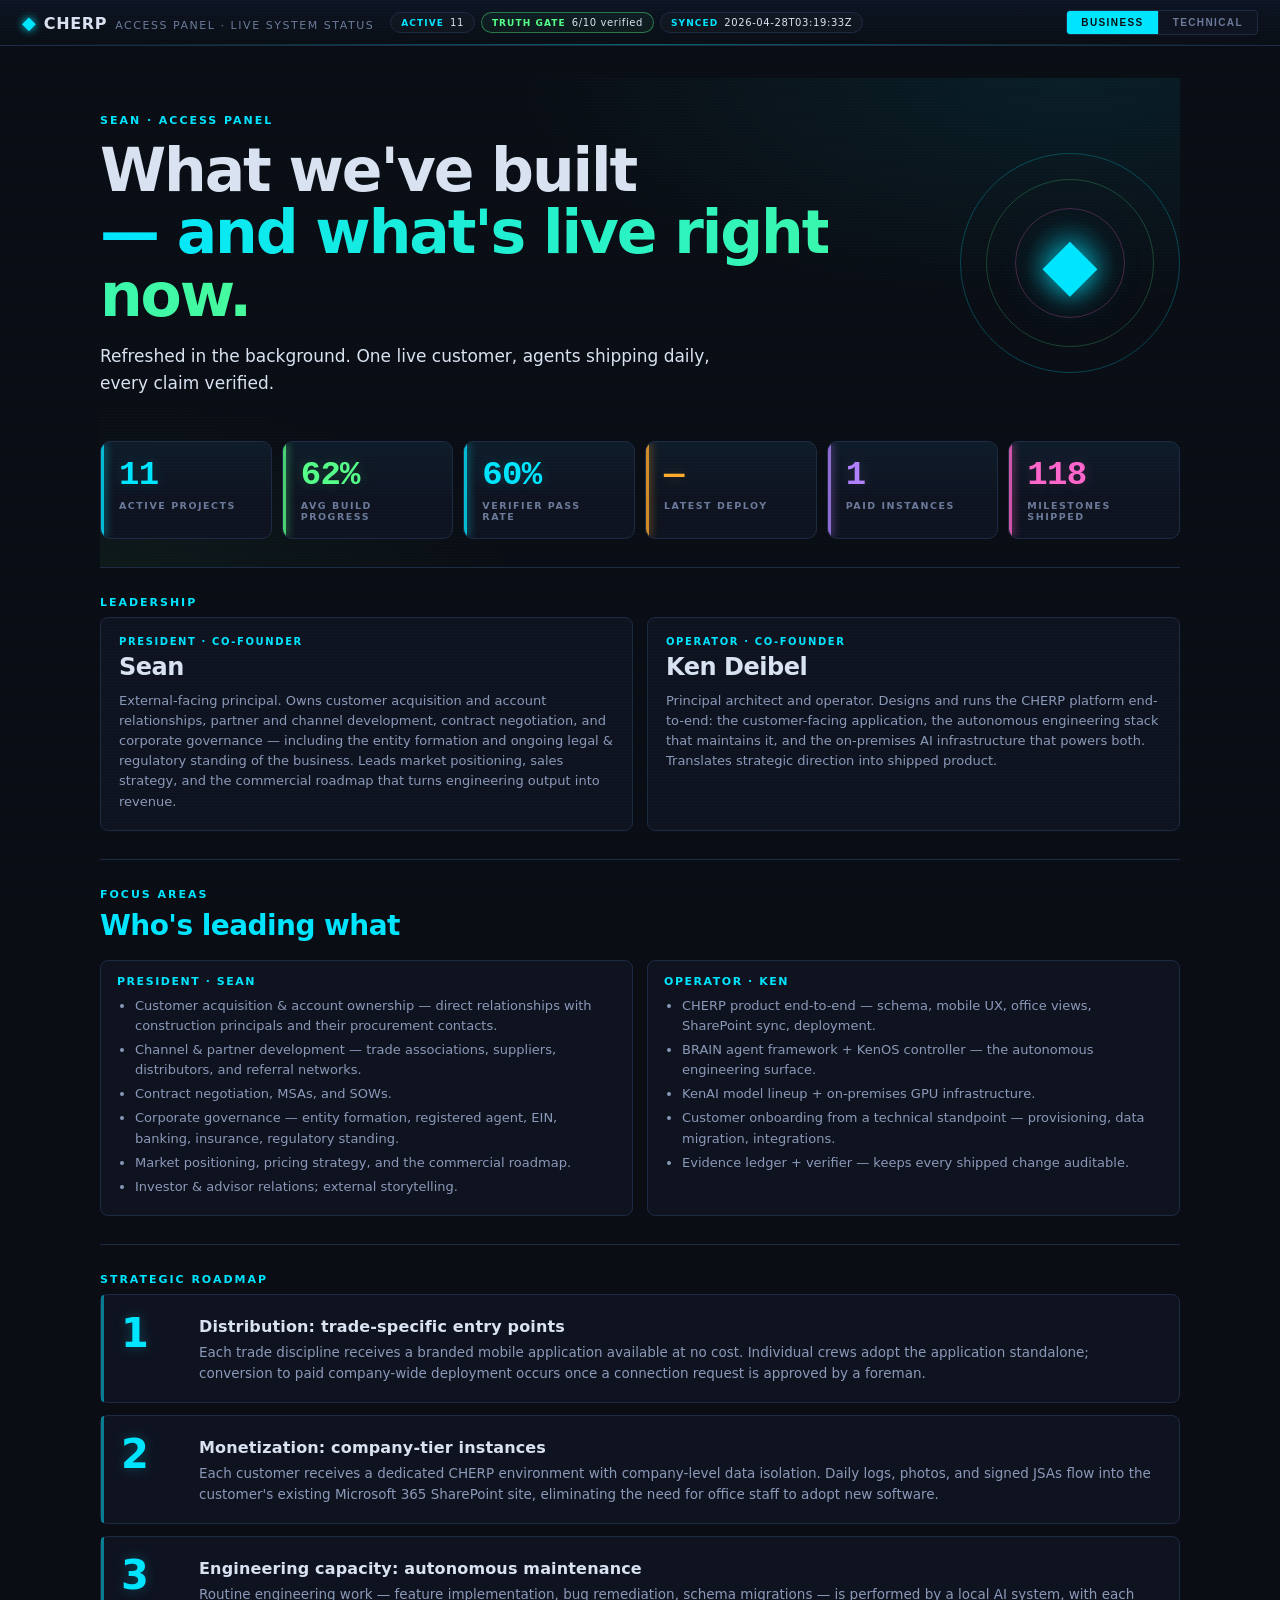
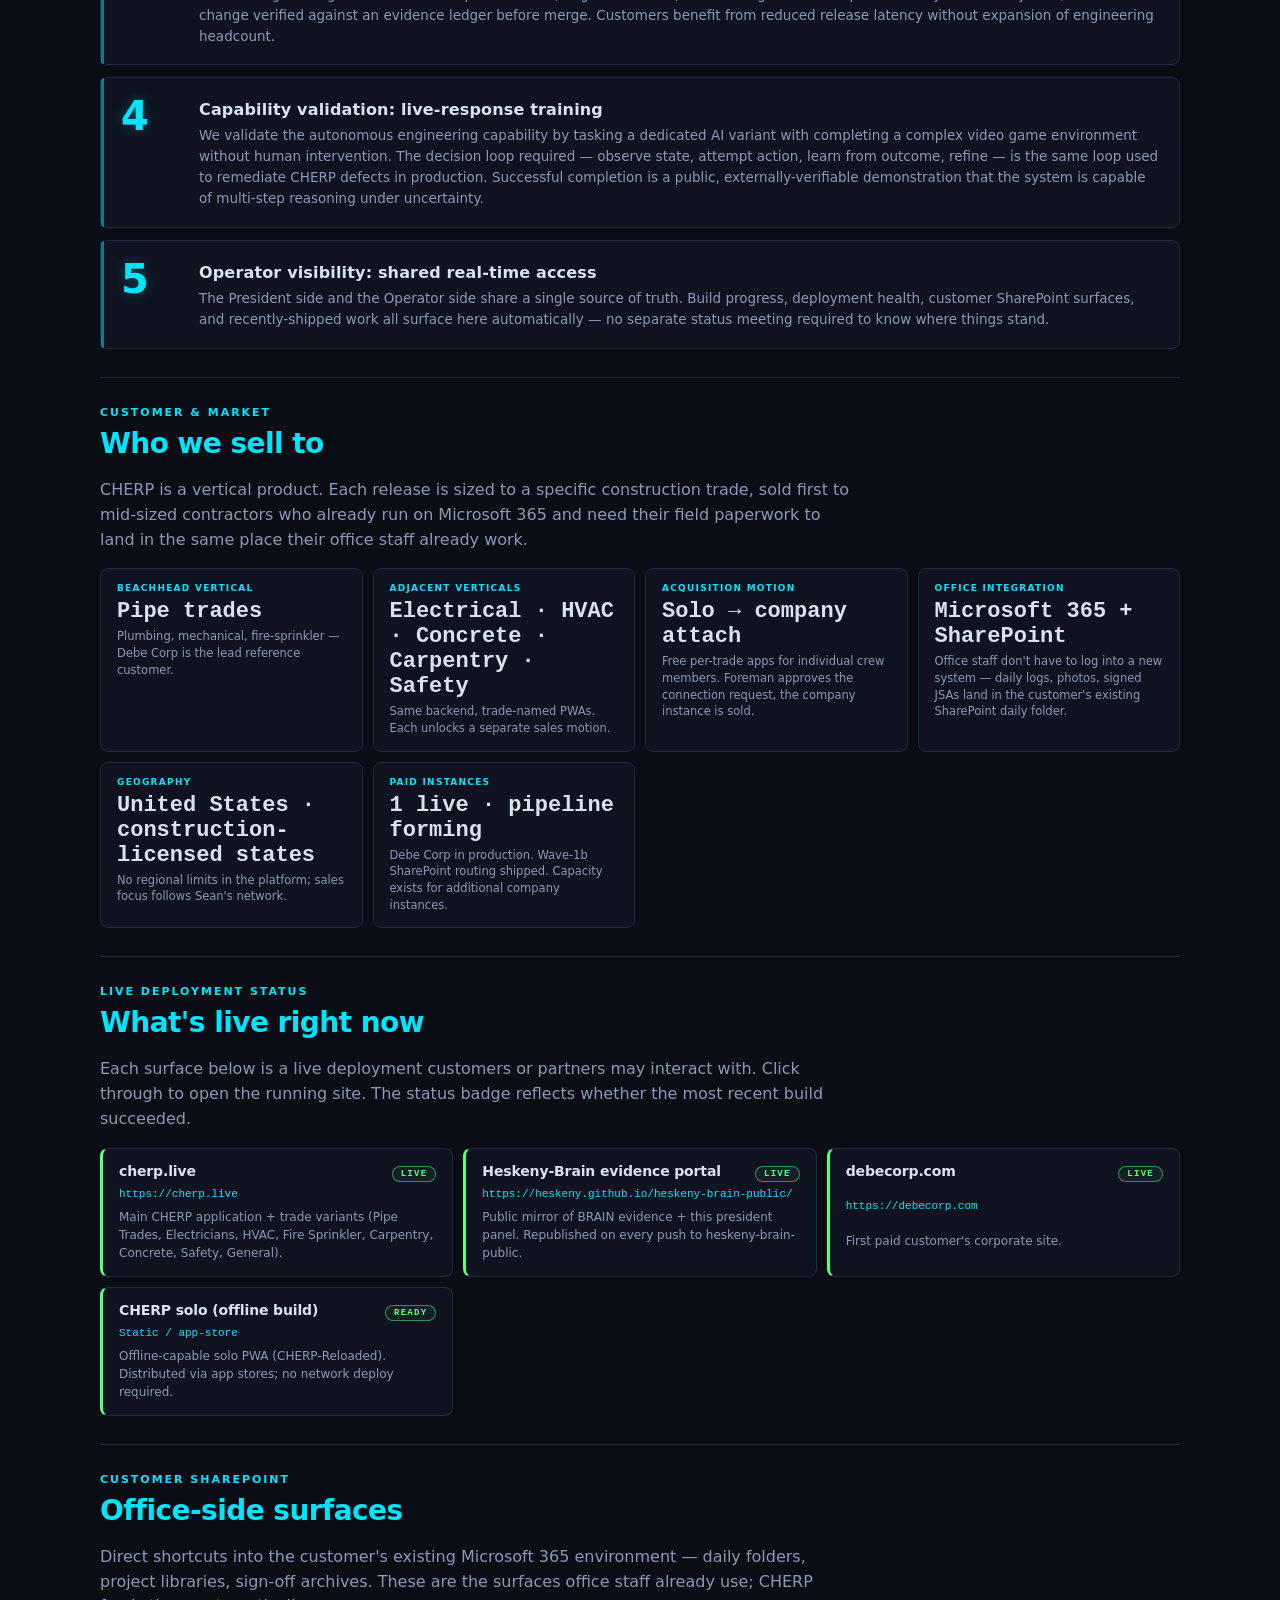
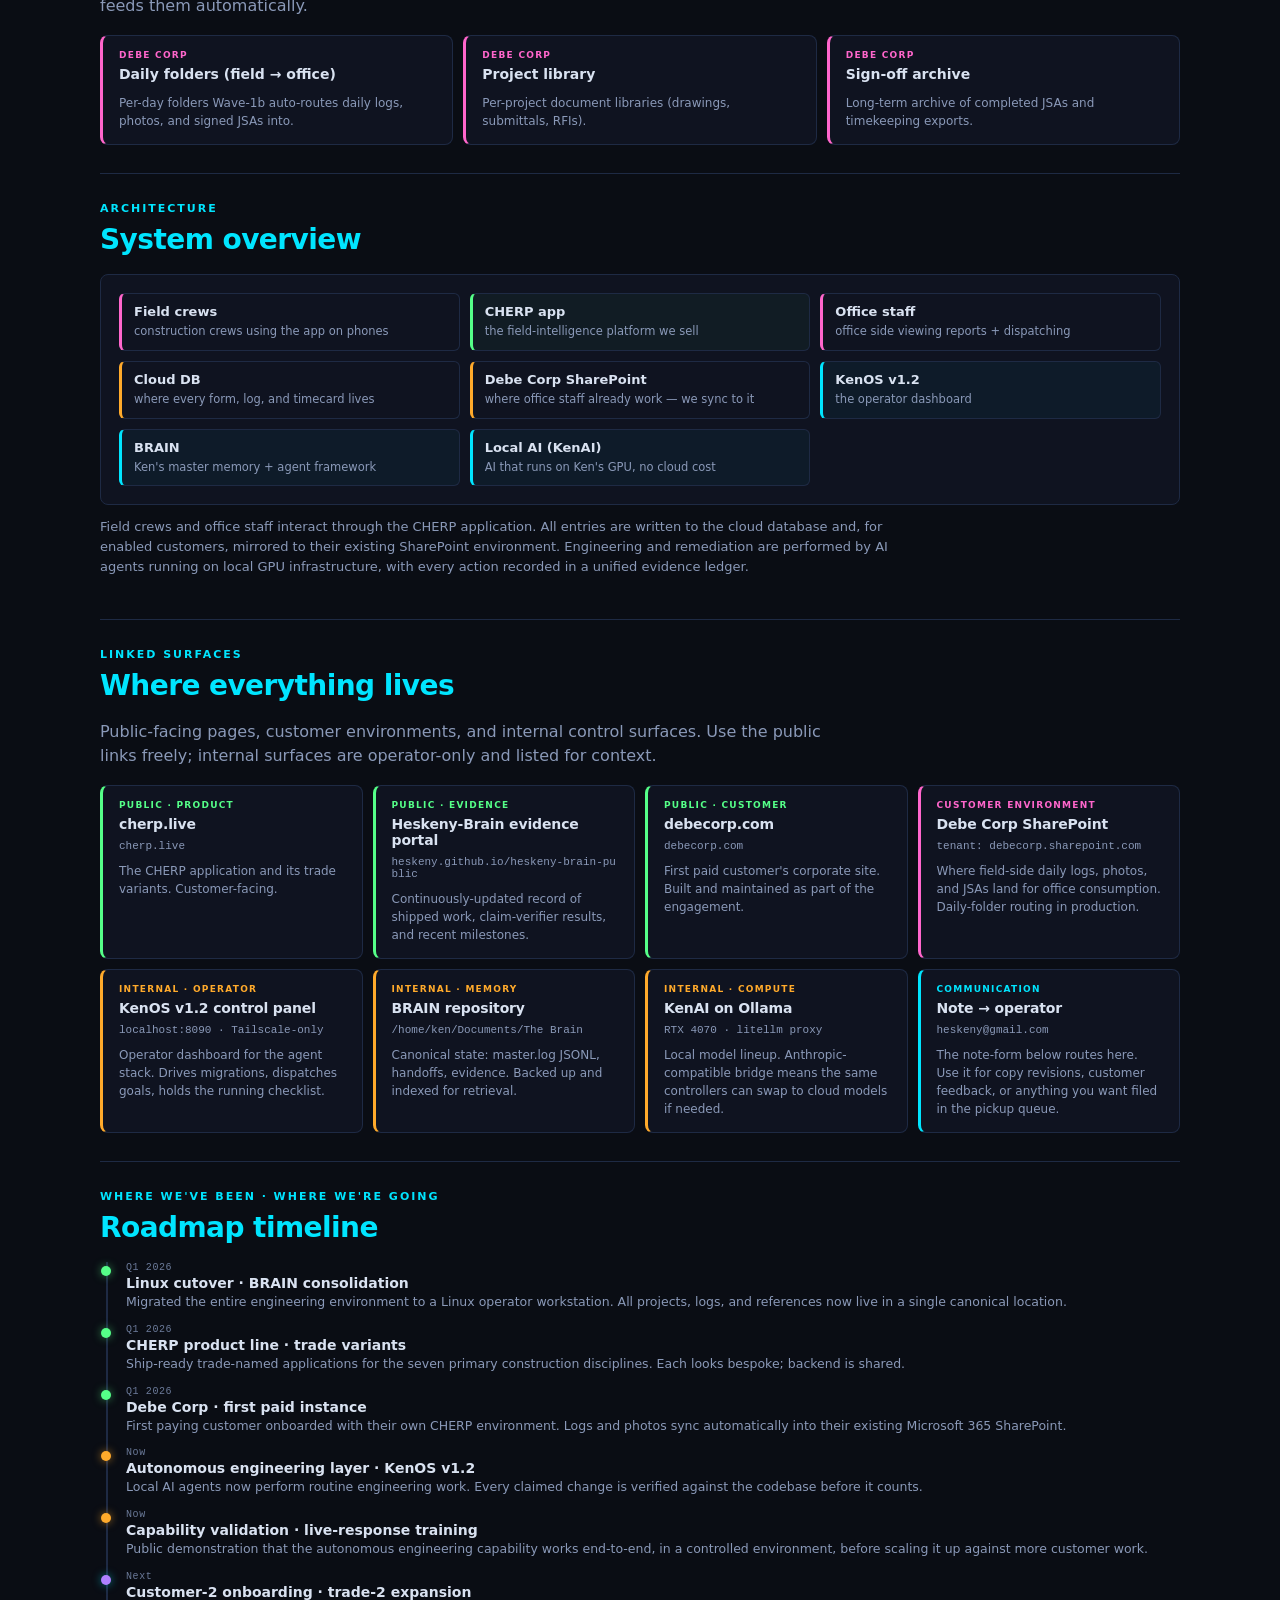
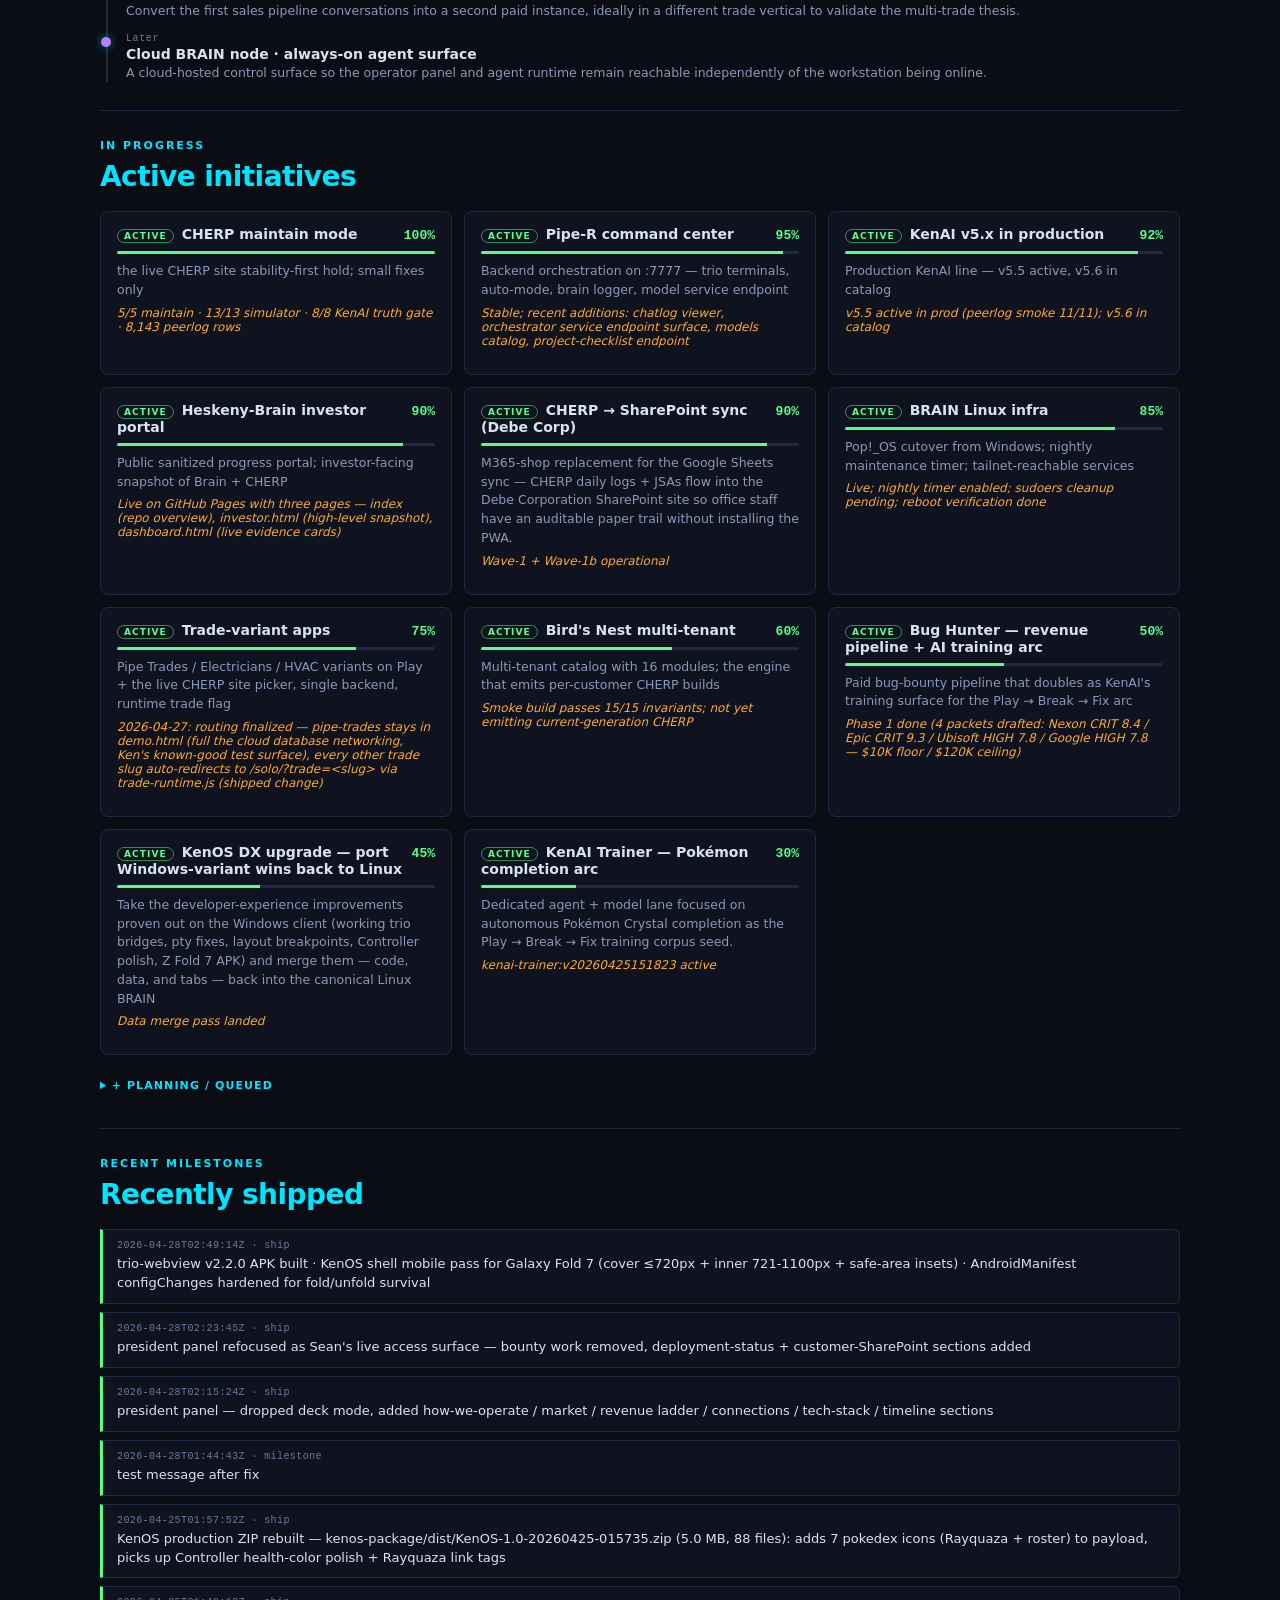
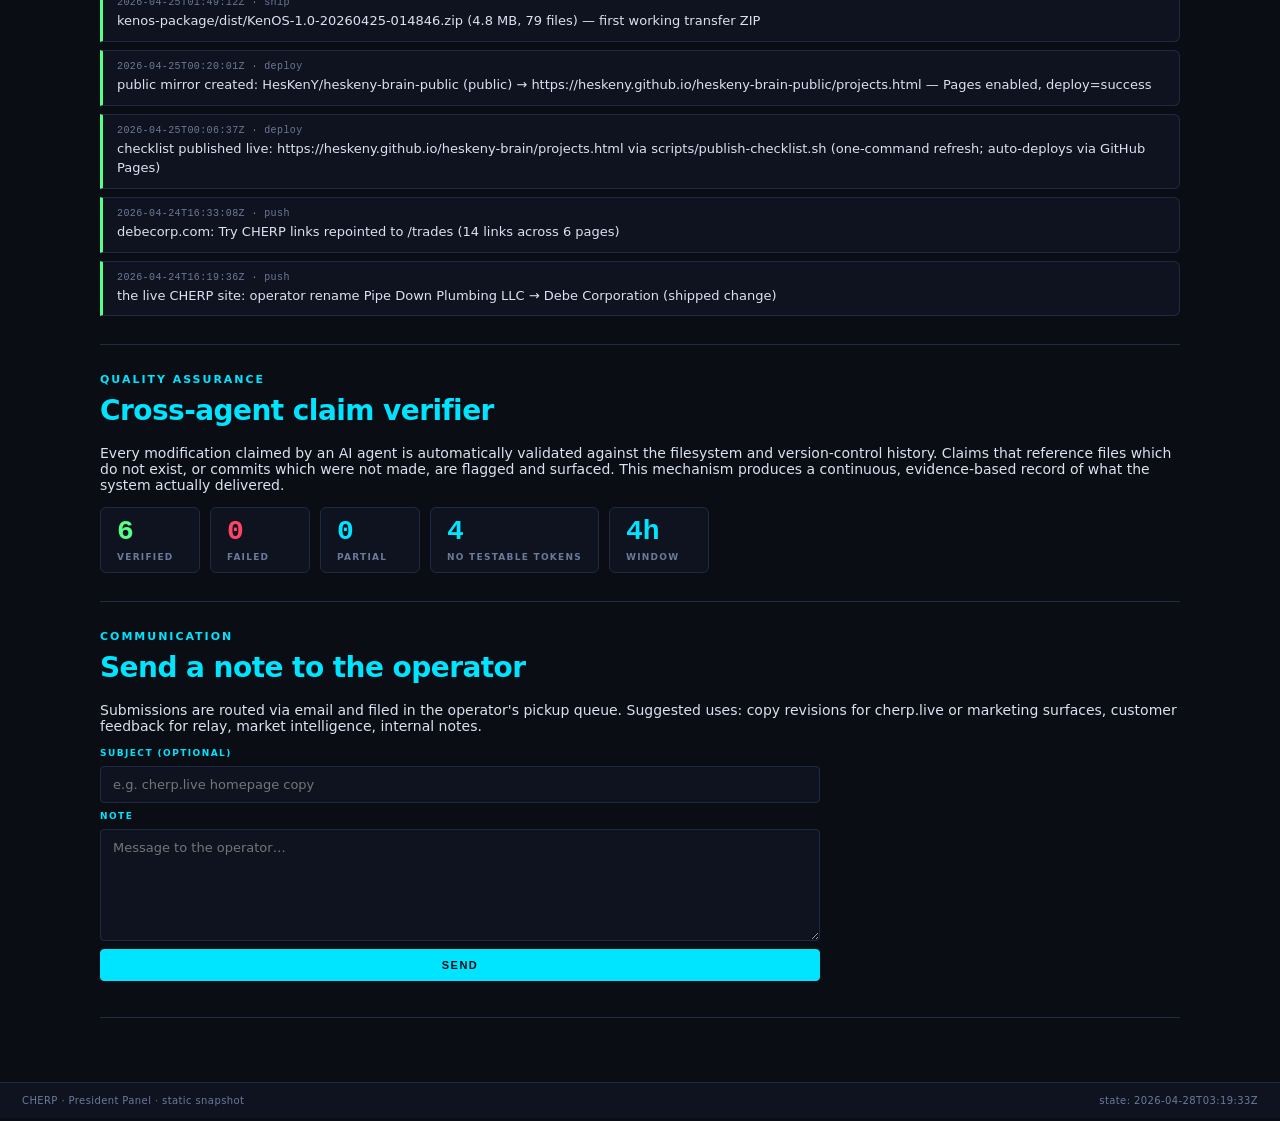
==== commit 75fc3d6e: "president panel — periodic sync 2026-04-28T03:19:33Z" ====
--- a/site/president/index.html
+++ b/site/president/index.html
@@ -27,24 +27,49 @@
 
 <main>
 
-  <!-- ── SECTION: HERO / what this panel is ─────────────────── -->
-  <section class="section hero">
-    <div class="eyebrow">Sean · access panel</div>
-    <h1 class="biz">Your live window into the CHERP system — what's deployed, what's syncing, what's in flight, and what's been shipped.</h1>
-    <h1 class="tech">President access panel — read-mostly mirror of operator state. Deployment status, customer SharePoint surfaces, project completion percentages, and the verifier-backed activity ledger.</h1>
-    <p class="lede biz">This page refreshes in the background. Use it to check on customer deployments, follow build progress on initiatives that affect customer conversations, jump straight to the SharePoint folders the office side is using, and see what's been shipped recently. Use the note form at the bottom to send anything that needs the operator's attention.</p>
-    <p class="lede tech">Static page + data JSON regenerated on a cron from the operator workstation. Project percentages come from project-checklist.json. Deployment status surfaces Netlify deploy state and GitHub Pages publish status. SharePoint links are filed per customer environment.</p>
-  </section>
-
-  <!-- ── SECTION: KPI STRIP ──────────────────────────────────── -->
-  <section class="section kpis">
-    <div class="eyebrow">At a glance</div>
-    <div class="kpi-strip">
-      <div class="kpi"><div class="v" id="kpi-active">—</div><div class="l">Active projects</div></div>
-      <div class="kpi lime"><div class="v" id="kpi-progress">—</div><div class="l">Avg build progress</div></div>
-      <div class="kpi"><div class="v" id="kpi-truth">—</div><div class="l">Verifier pass rate</div></div>
-      <div class="kpi amber"><div class="v" id="kpi-deploy">—</div><div class="l">Latest deploy</div></div>
-      <div class="kpi violet"><div class="v" id="kpi-customers">1</div><div class="l">Paid instances</div></div>
+  <!-- ── SECTION: HERO / showcase ───────────────────────────── -->
+  <section class="section hero hero-showcase">
+    <div class="hero-grid">
+      <div class="hero-copy">
+        <div class="eyebrow">Sean · access panel</div>
+        <h1 class="biz hero-title">What we've built<br><span class="accent">— and what's live right now.</span></h1>
+        <h1 class="tech hero-title">CHERP platform · KenOS controller<br><span class="accent">— operator state, mirrored.</span></h1>
+        <p class="lede biz">Refreshed in the background. One live customer, agents shipping daily, every claim verified.</p>
+        <p class="lede tech">Data JSON regenerated on a cron. Deployments, build progress, verifier results, and the activity ledger — all from canonical state.</p>
+      </div>
+      <div class="hero-mark" aria-hidden="true">
+        <div class="hm-ring r1"></div>
+        <div class="hm-ring r2"></div>
+        <div class="hm-ring r3"></div>
+        <div class="hm-glyph">◆</div>
+      </div>
+    </div>
+
+    <div class="hero-stats">
+      <div class="hero-stat" data-tone="cyan">
+        <div class="hs-value" id="kpi-active">—</div>
+        <div class="hs-label">Active projects</div>
+      </div>
+      <div class="hero-stat" data-tone="lime">
+        <div class="hs-value" id="kpi-progress">—</div>
+        <div class="hs-label">Avg build progress</div>
+      </div>
+      <div class="hero-stat" data-tone="cyan">
+        <div class="hs-value" id="kpi-truth">—</div>
+        <div class="hs-label">Verifier pass rate</div>
+      </div>
+      <div class="hero-stat" data-tone="amber">
+        <div class="hs-value" id="kpi-deploy">—</div>
+        <div class="hs-label">Latest deploy</div>
+      </div>
+      <div class="hero-stat" data-tone="violet">
+        <div class="hs-value" id="kpi-customers">1</div>
+        <div class="hs-label">Paid instances</div>
+      </div>
+      <div class="hero-stat" data-tone="magenta">
+        <div class="hs-value" id="kpi-shipped">—</div>
+        <div class="hs-label">Milestones shipped</div>
+      </div>
     </div>
   </section>
 
--- a/site/president/style.css
+++ b/site/president/style.css
@@ -555,3 +555,129 @@
   color: var(--text-dim); word-break: break-all;
 }
 .sp-tile .sp-note { font-size: 12px; color: var(--text-dim); line-height: 1.5; margin-top: 4px; }
+
+/* ── hero showcase ───────────────────────────────── */
+.hero-showcase {
+  position: relative;
+  padding-top: 36px; padding-bottom: 28px;
+  overflow: hidden;
+}
+.hero-showcase::before {
+  content: ""; position: absolute; inset: 0;
+  background:
+    radial-gradient(ellipse 800px 320px at 90% 0%, rgba(0,229,255,.08), transparent 70%),
+    radial-gradient(ellipse 600px 240px at 0% 100%, rgba(85,255,136,.05), transparent 70%);
+  pointer-events: none;
+  z-index: 0;
+}
+.hero-grid {
+  position: relative; z-index: 1;
+  display: grid; grid-template-columns: 1fr 220px;
+  align-items: center; gap: 24px;
+  margin-bottom: 28px;
+}
+@media (max-width: 720px) {
+  .hero-grid { grid-template-columns: 1fr; }
+  .hero-mark { display: none; }
+}
+.hero-copy .eyebrow { margin-bottom: 12px; }
+.hero-title {
+  margin: 0 0 14px; font-size: clamp(34px, 5.6vw, 60px);
+  line-height: 1.04; letter-spacing: -.035em; font-weight: 900;
+  color: var(--text);
+}
+.hero-title .accent {
+  background: linear-gradient(90deg, var(--cyan) 0%, var(--lime) 60%, var(--cyan) 100%);
+  background-size: 200% 100%;
+  -webkit-background-clip: text; background-clip: text;
+  color: transparent; font-weight: 900;
+  animation: hero-gradient-pan 8s ease-in-out infinite;
+}
+@keyframes hero-gradient-pan {
+  0%, 100% { background-position: 0% 50%; }
+  50%      { background-position: 100% 50%; }
+}
+.hero-copy .lede { font-size: clamp(14px, 1.5vw, 17px); max-width: 640px; color: var(--text); }
+
+/* Animated brand mark with concentric rings */
+.hero-mark {
+  position: relative;
+  width: 220px; height: 220px;
+  display: grid; place-items: center;
+}
+.hero-mark .hm-glyph {
+  font-size: 72px; color: var(--cyan);
+  text-shadow: 0 0 24px rgba(0,229,255,.7), 0 0 48px rgba(0,229,255,.35);
+  animation: hero-glyph-pulse 4s ease-in-out infinite;
+  z-index: 4;
+}
+.hero-mark .hm-ring {
+  position: absolute; inset: 0; margin: auto;
+  border-radius: 50%;
+  border: 1px solid var(--cyan);
+  opacity: .25;
+  animation: hero-ring-spin 22s linear infinite;
+}
+.hero-mark .hm-ring.r1 { width: 220px; height: 220px; }
+.hero-mark .hm-ring.r2 { width: 168px; height: 168px; border-color: var(--lime);    opacity: .22; animation-duration: 16s; animation-direction: reverse; }
+.hero-mark .hm-ring.r3 { width: 110px; height: 110px; border-color: var(--magenta); opacity: .25; animation-duration: 11s; }
+.hero-mark::after {
+  content: ""; position: absolute; inset: 0; margin: auto;
+  width: 90px; height: 90px; border-radius: 50%;
+  background: radial-gradient(circle, rgba(0,229,255,.18), transparent 70%);
+  z-index: 1;
+}
+@keyframes hero-glyph-pulse {
+  0%, 100% { transform: scale(1);    text-shadow: 0 0 18px rgba(0,229,255,.6), 0 0 36px rgba(0,229,255,.3); }
+  50%      { transform: scale(1.06); text-shadow: 0 0 28px rgba(0,229,255,.85), 0 0 56px rgba(0,229,255,.45); }
+}
+@keyframes hero-ring-spin {
+  to { transform: rotate(360deg); }
+}
+
+/* Hero stats — bigger than .kpi, glow + soft animation on entry */
+.hero-stats {
+  position: relative; z-index: 1;
+  display: grid;
+  grid-template-columns: repeat(auto-fit, minmax(168px, 1fr));
+  gap: 10px;
+}
+.hero-stat {
+  border: 1px solid var(--border); border-radius: 10px;
+  padding: 16px 18px;
+  background:
+    linear-gradient(180deg, rgba(0,229,255,.04) 0%, transparent 60%),
+    var(--panel);
+  position: relative; overflow: hidden;
+  transition: transform 200ms ease, border-color 200ms ease, box-shadow 200ms ease;
+}
+.hero-stat::before {
+  content: ""; position: absolute; left: 0; top: 0; bottom: 0; width: 3px;
+  background: var(--cyan); opacity: .8;
+  box-shadow: 0 0 10px var(--cyan);
+}
+.hero-stat[data-tone="lime"]::before    { background: var(--lime);    box-shadow: 0 0 10px var(--lime); }
+.hero-stat[data-tone="amber"]::before   { background: var(--amber);   box-shadow: 0 0 10px var(--amber); }
+.hero-stat[data-tone="violet"]::before  { background: var(--violet);  box-shadow: 0 0 10px var(--violet); }
+.hero-stat[data-tone="magenta"]::before { background: var(--magenta); box-shadow: 0 0 10px var(--magenta); }
+.hero-stat:hover {
+  transform: translateY(-2px);
+  border-color: var(--border-strong);
+  box-shadow: 0 8px 24px rgba(0,0,0,.4), 0 0 0 1px rgba(0,229,255,.06);
+}
+.hero-stat .hs-value {
+  font-family: ui-monospace, Menlo, Consolas, monospace;
+  font-size: clamp(24px, 3.2vw, 34px); line-height: 1;
+  color: var(--cyan); font-weight: 800;
+  letter-spacing: -.02em;
+  text-shadow: 0 0 14px rgba(0,229,255,.18);
+}
+.hero-stat[data-tone="lime"]    .hs-value { color: var(--lime);    text-shadow: 0 0 14px rgba(85,255,136,.18); }
+.hero-stat[data-tone="amber"]   .hs-value { color: var(--amber);   text-shadow: 0 0 14px rgba(255,170,43,.18); }
+.hero-stat[data-tone="violet"]  .hs-value { color: var(--violet);  text-shadow: 0 0 14px rgba(176,128,255,.18); }
+.hero-stat[data-tone="magenta"] .hs-value { color: var(--magenta); text-shadow: 0 0 14px rgba(255,102,204,.18); }
+.hero-stat .hs-label {
+  font-size: 9.5px; color: var(--muted);
+  letter-spacing: 0.16em; text-transform: uppercase;
+  margin-top: 8px; font-weight: 700;
+}
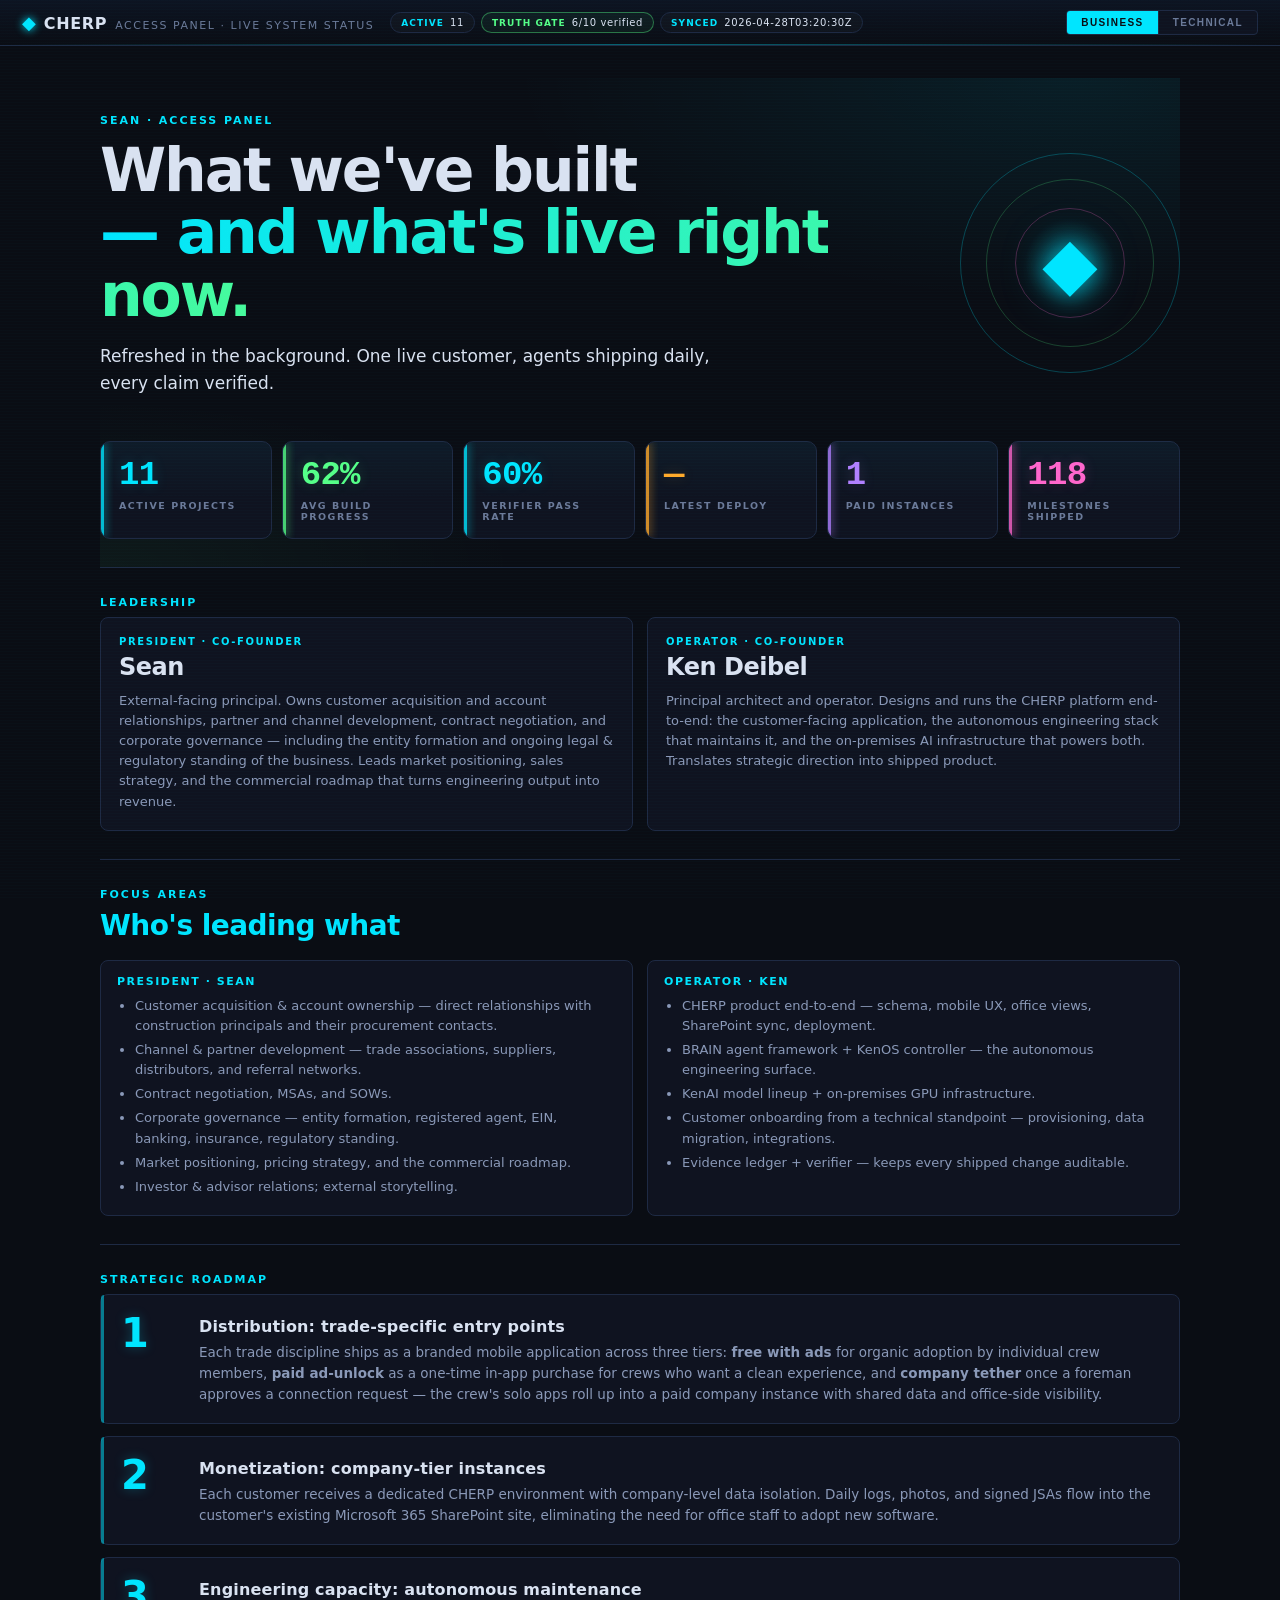
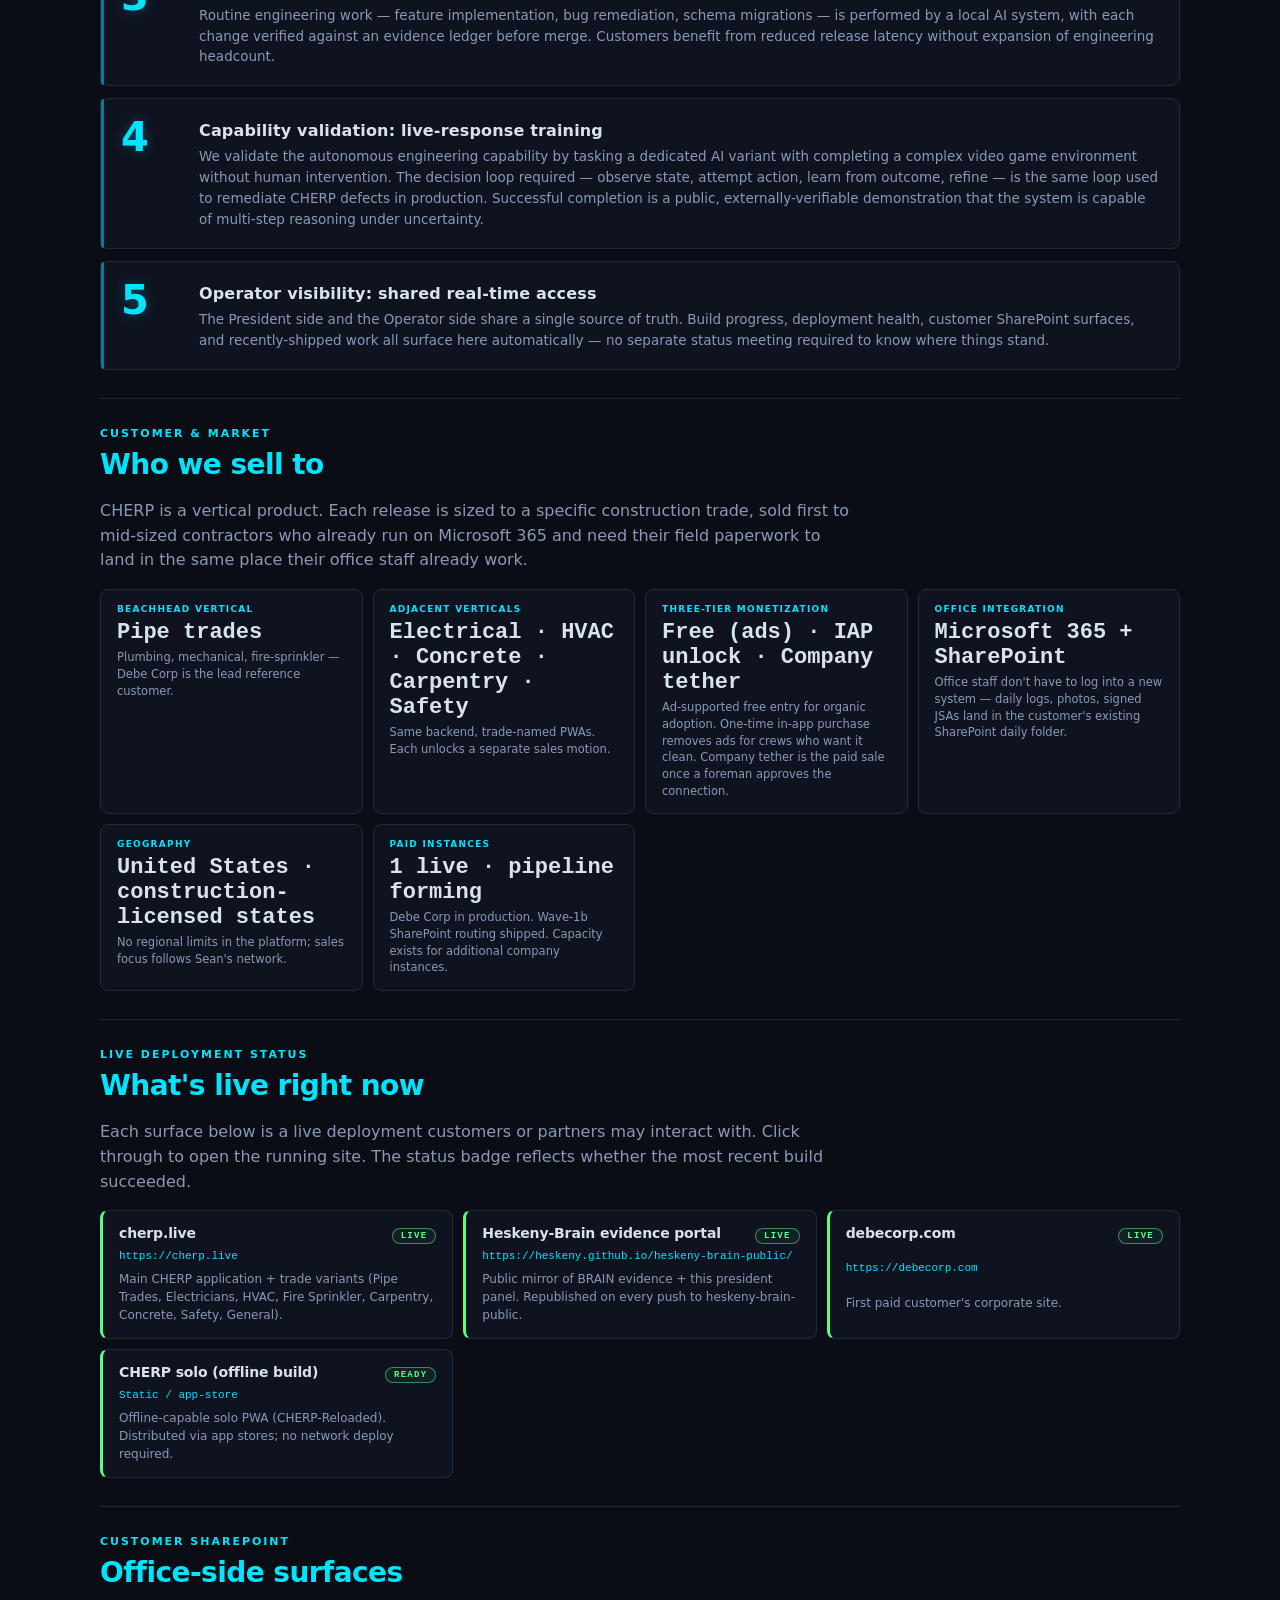
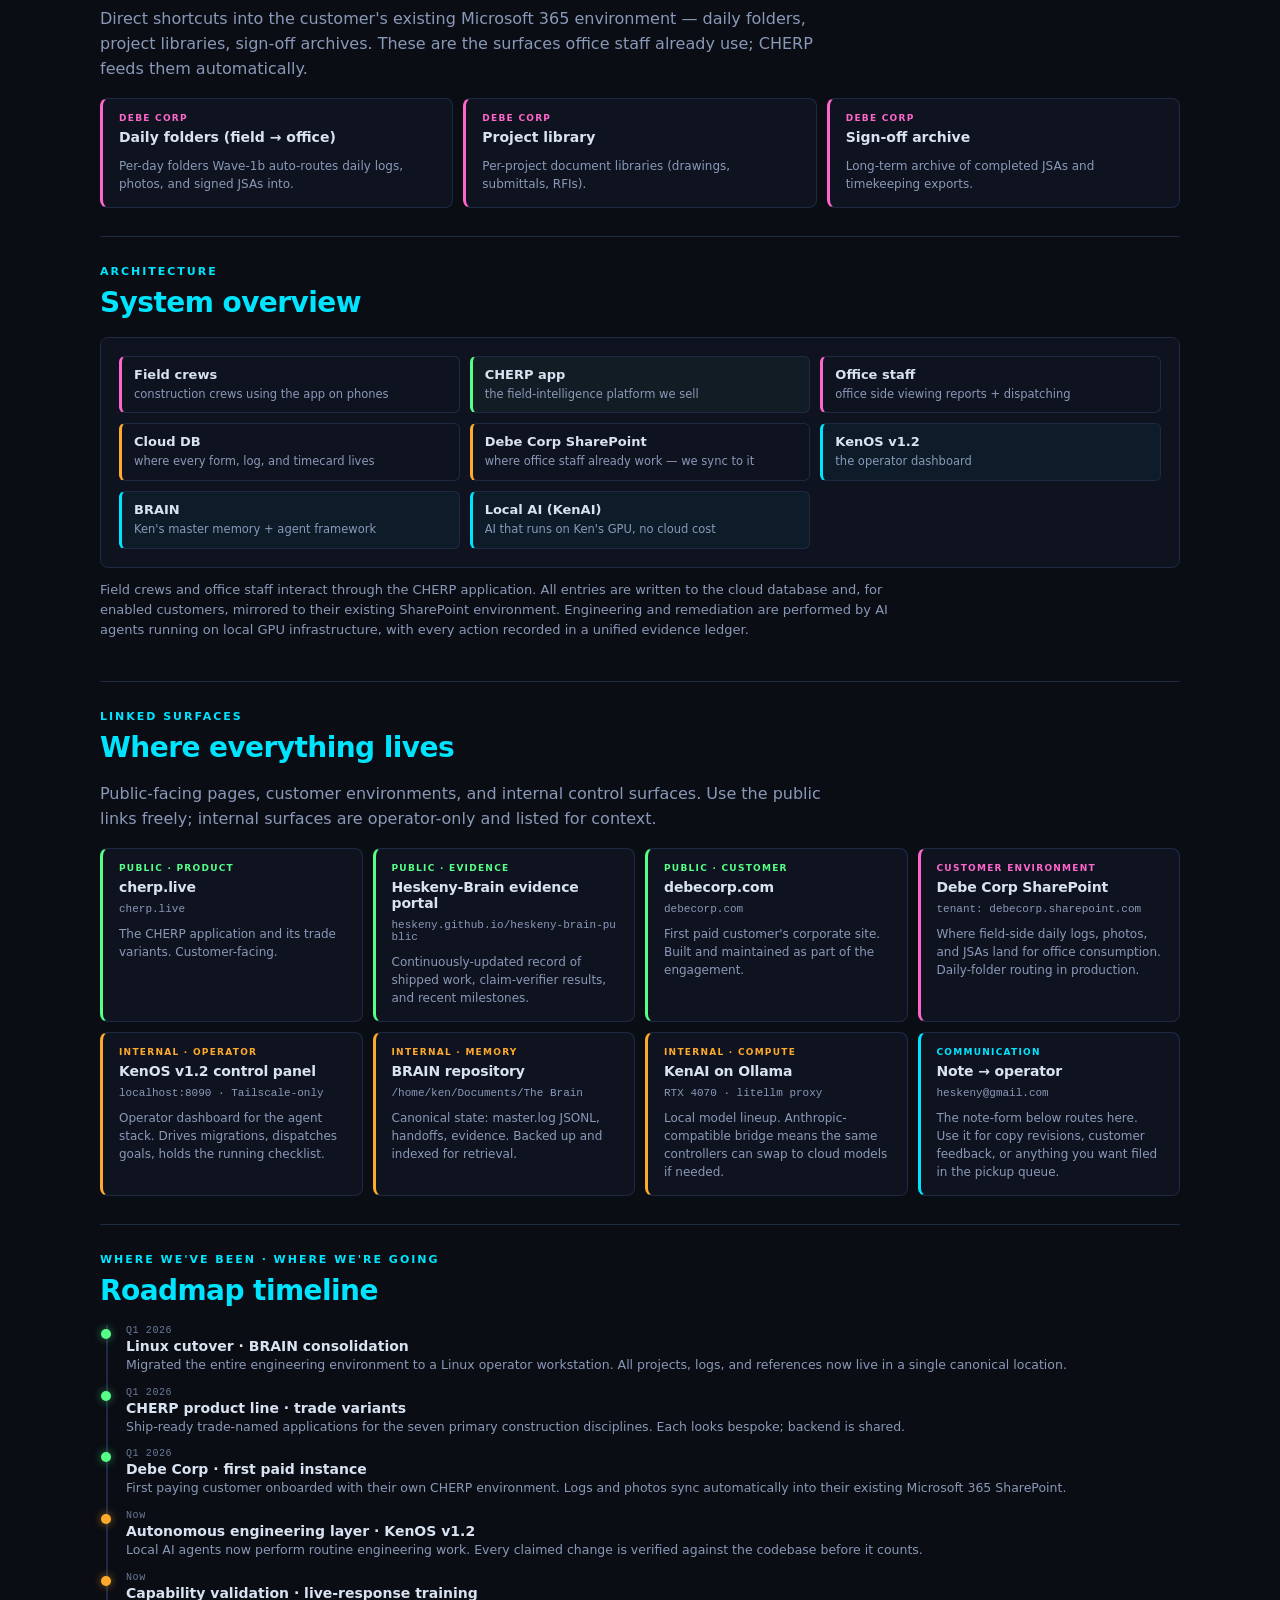
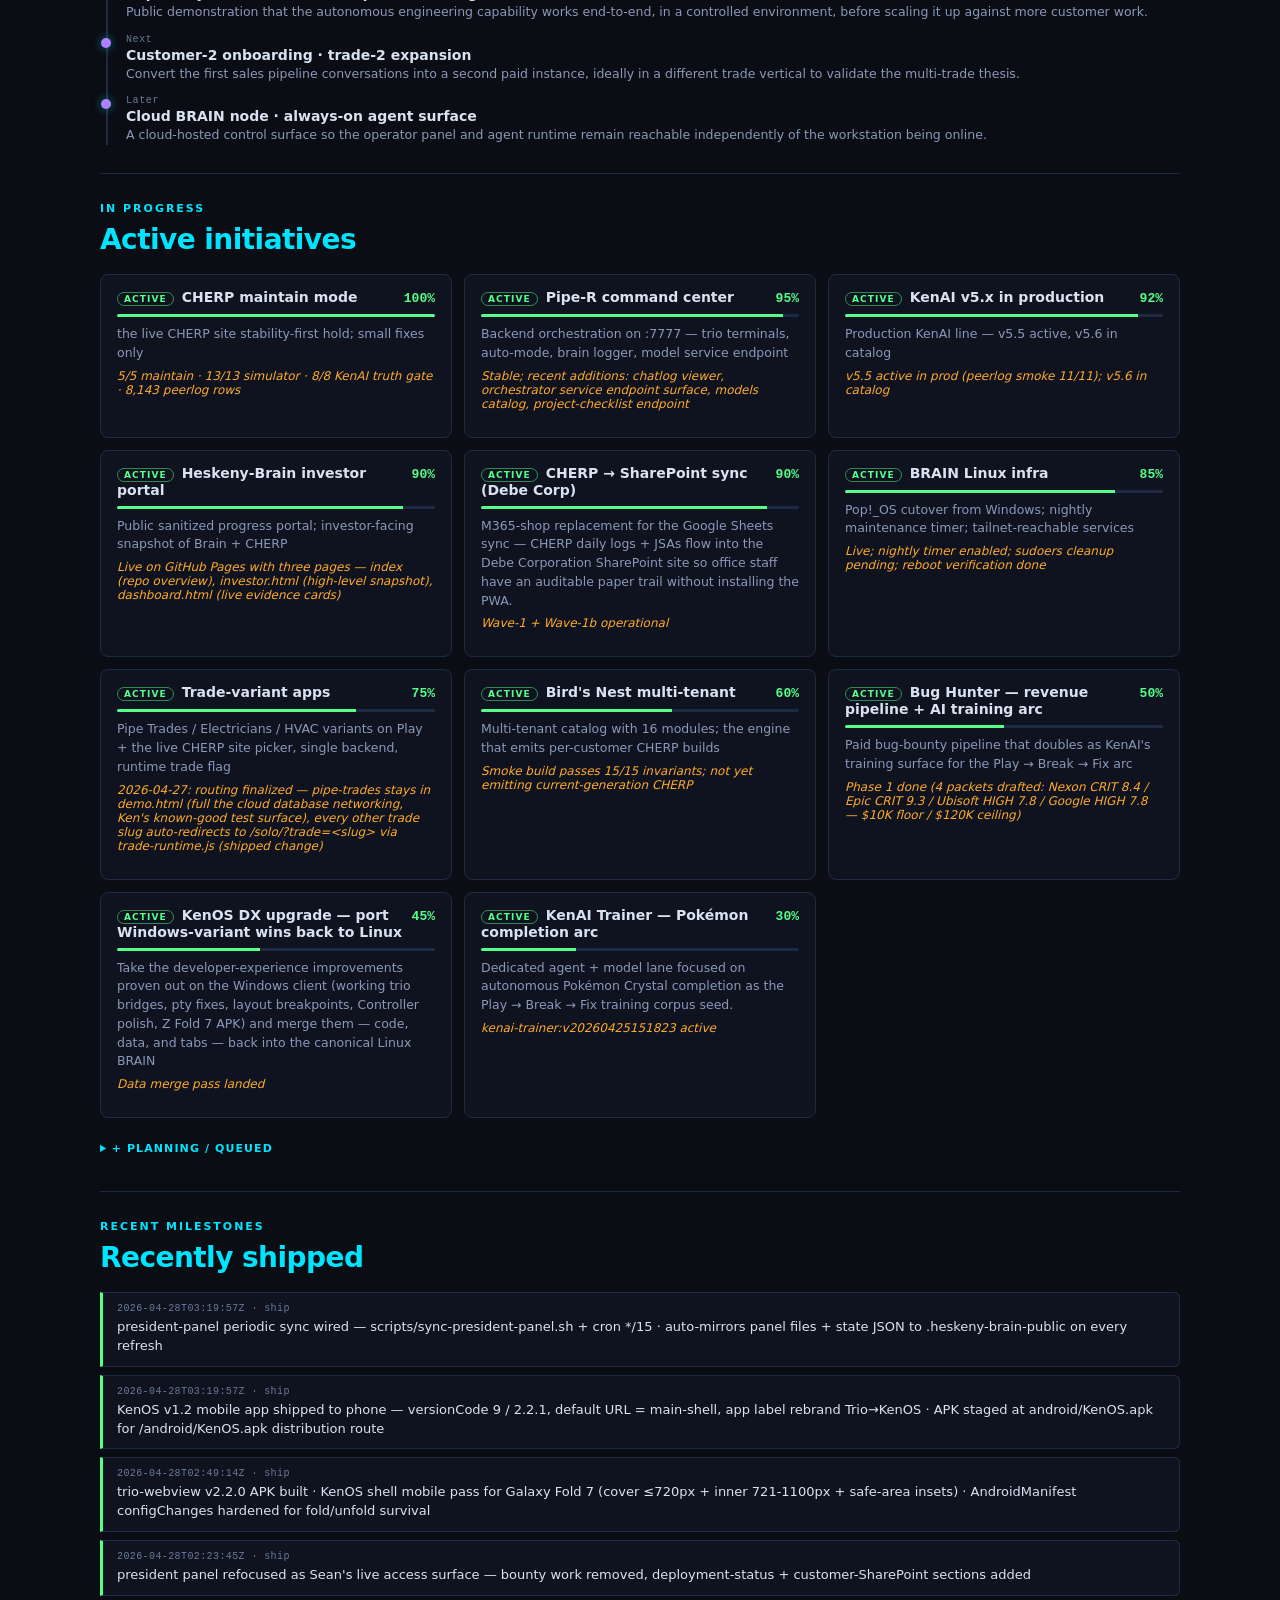
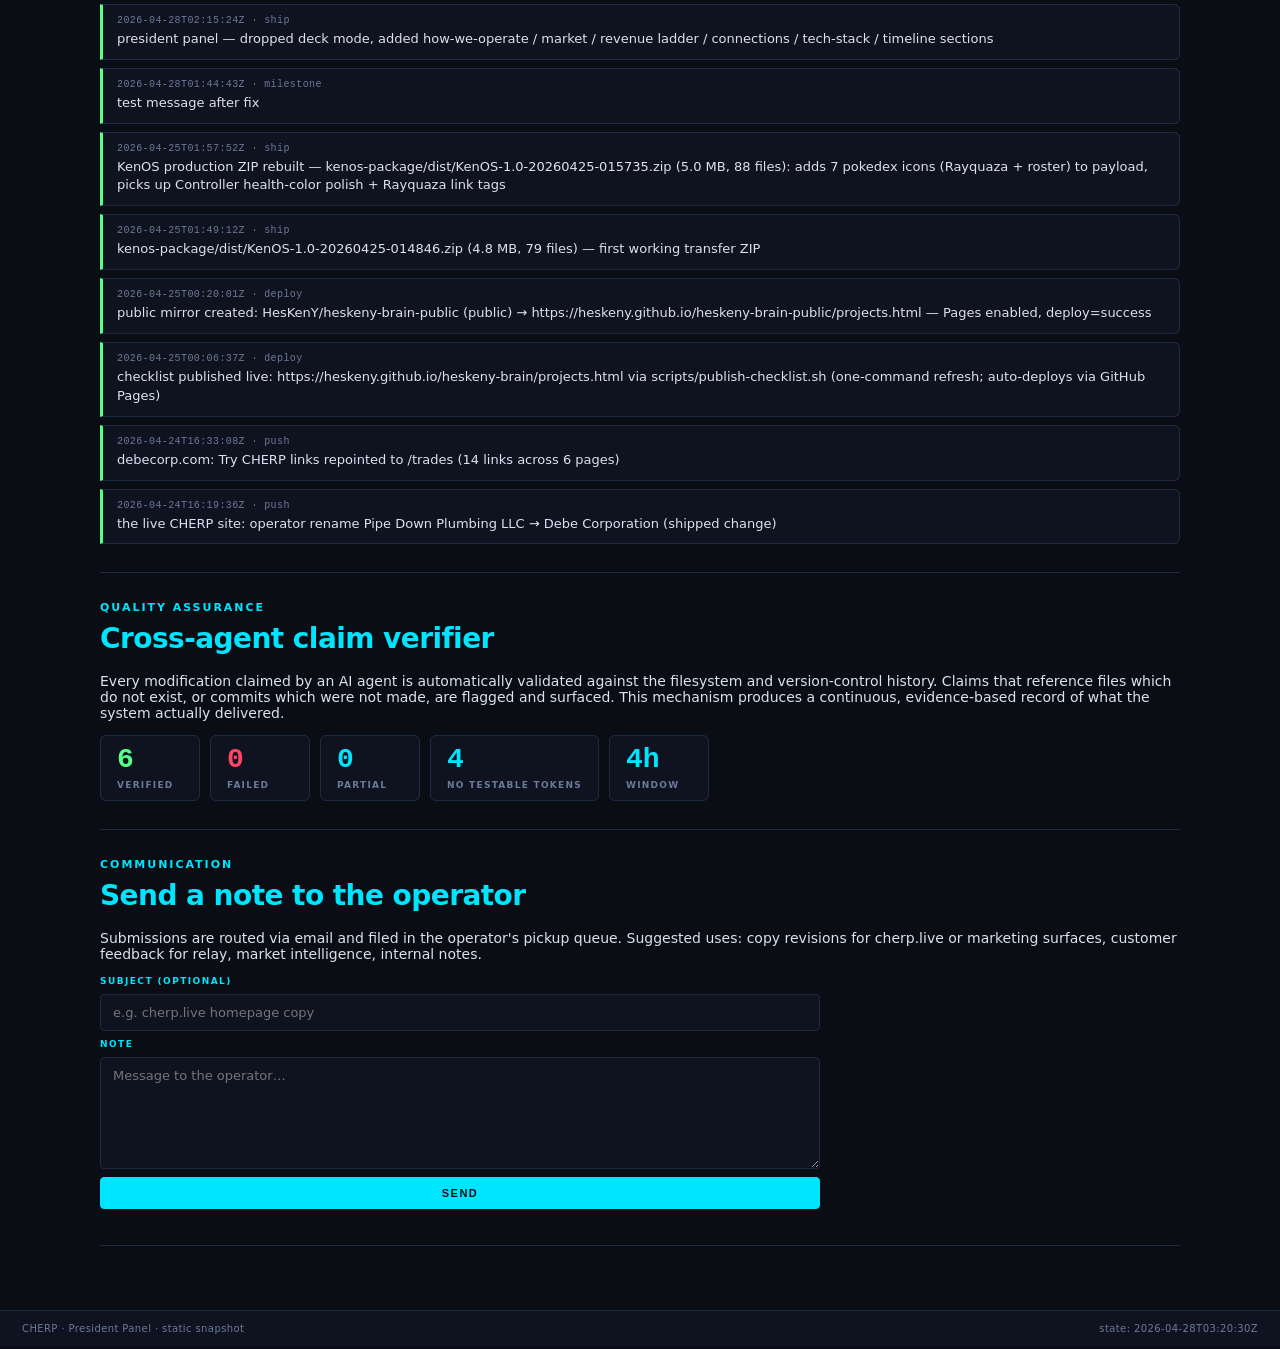
==== commit c6cc354f: "president panel — periodic sync 2026-04-28T03:20:30Z" ====
--- a/site/president/index.html
+++ b/site/president/index.html
@@ -129,8 +129,8 @@
         <div class="va-body">
           <h3 class="biz">Distribution: trade-specific entry points</h3>
           <h3 class="tech">CHERP solo→company funnel with per-trade variants</h3>
-          <p class="biz">Each trade discipline receives a branded mobile application available at no cost. Individual crews adopt the application standalone; conversion to paid company-wide deployment occurs once a connection request is approved by a foreman.</p>
-          <p class="tech">Seven trade-named PWAs (Pipe Trades, Electricians, HVAC, Fire Sprinkler, Carpentry, Concrete, Safety, General) on cherp.live, plus a federation-v0 device-code flow that attaches a worker's solo app to a company instance. Single Supabase backend, runtime CHERP_TRADE flag.</p>
+          <p class="biz">Each trade discipline ships as a branded mobile application across three tiers: <strong>free with ads</strong> for organic adoption by individual crew members, <strong>paid ad-unlock</strong> as a one-time in-app purchase for crews who want a clean experience, and <strong>company tether</strong> once a foreman approves a connection request — the crew's solo apps roll up into a paid company instance with shared data and office-side visibility.</p>
+          <p class="tech">Seven trade-named PWAs (Pipe Trades, Electricians, HVAC, Fire Sprinkler, Carpentry, Concrete, Safety, General) on cherp.live. Three monetization tiers: ad-supported free, IAP ad-unlock, and company tether via the federation-v0 device-code flow. Single Supabase backend, runtime CHERP_TRADE flag, ads gated by an entitlement boolean per user.</p>
         </div>
       </li>
       <li>
@@ -190,9 +190,9 @@
         <div class="mt-note">Same backend, trade-named PWAs. Each unlocks a separate sales motion.</div>
       </div>
       <div class="market-tile">
-        <div class="mt-label">Acquisition motion</div>
-        <div class="mt-value">Solo → company attach</div>
-        <div class="mt-note">Free per-trade apps for individual crew members. Foreman approves the connection request, the company instance is sold.</div>
+        <div class="mt-label">Three-tier monetization</div>
+        <div class="mt-value">Free (ads) · IAP unlock · Company tether</div>
+        <div class="mt-note">Ad-supported free entry for organic adoption. One-time in-app purchase removes ads for crews who want it clean. Company tether is the paid sale once a foreman approves the connection.</div>
       </div>
       <div class="market-tile">
         <div class="mt-label">Office integration</div>
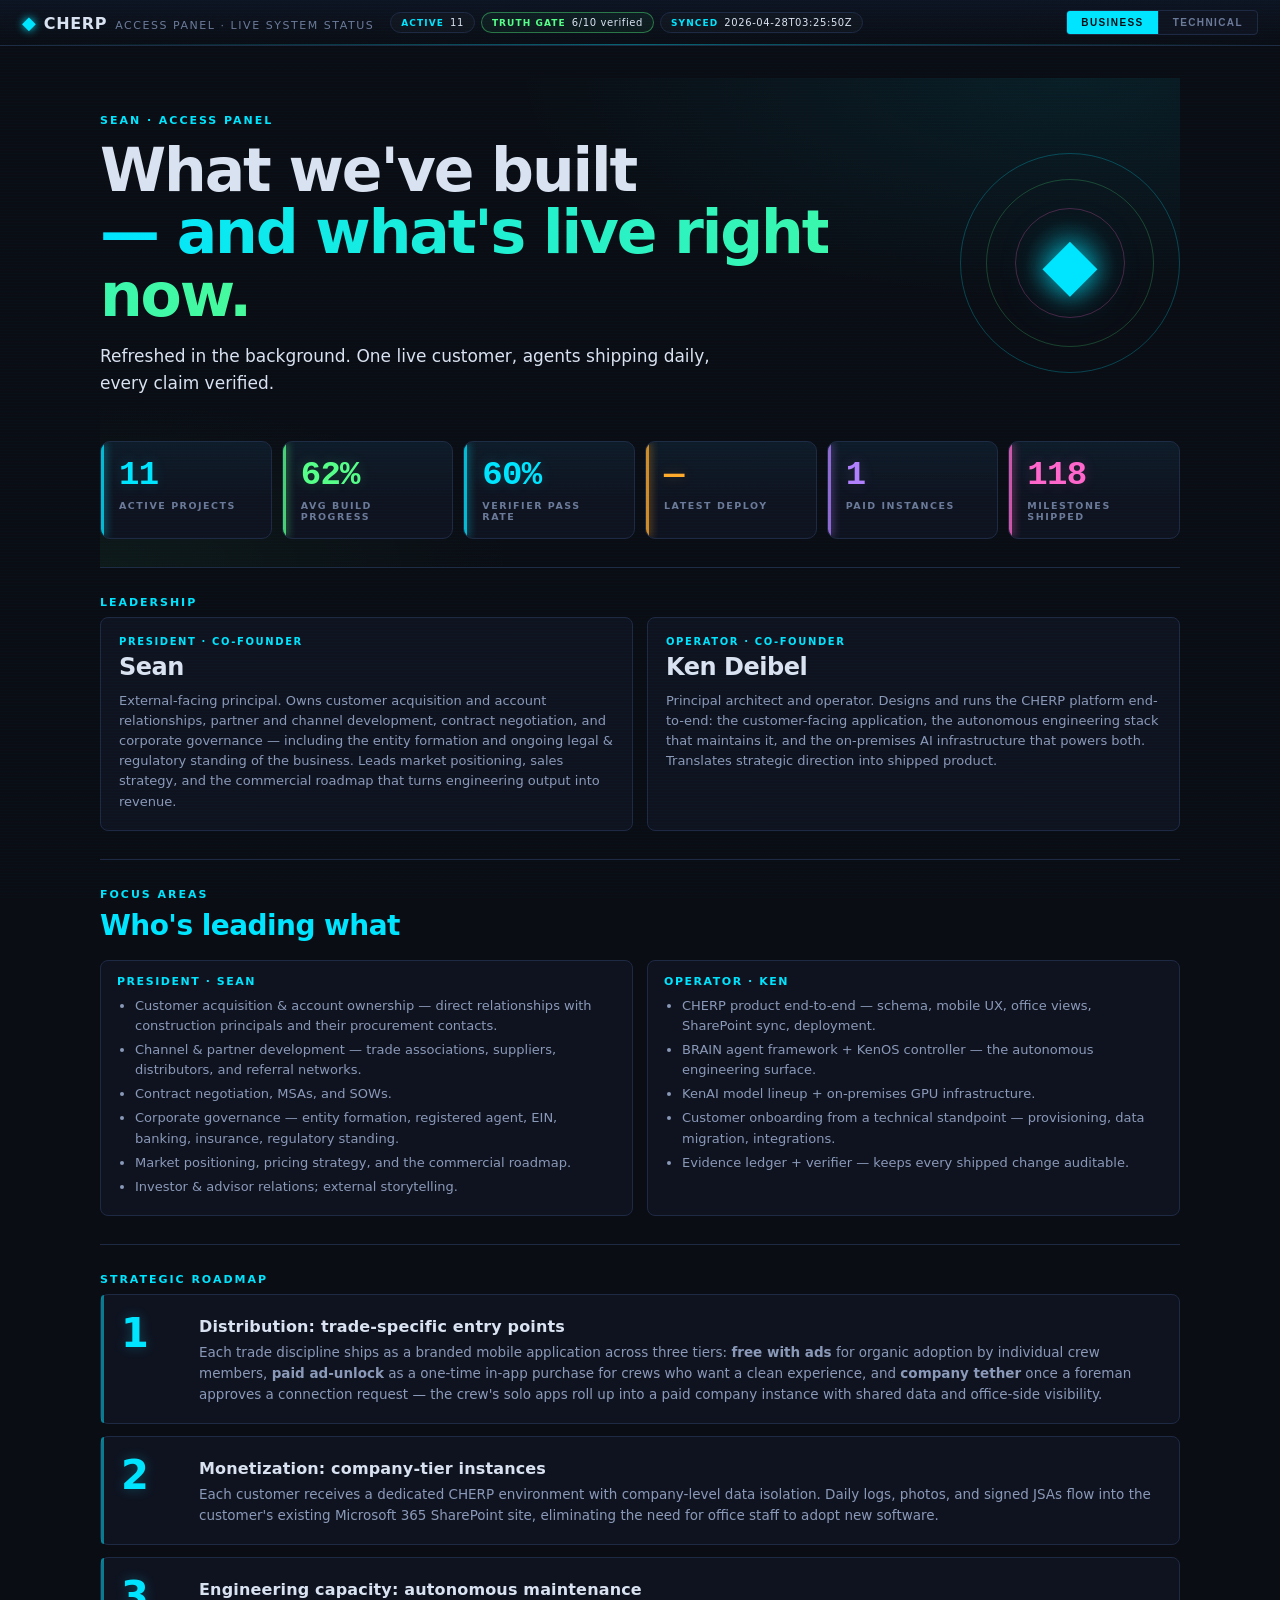
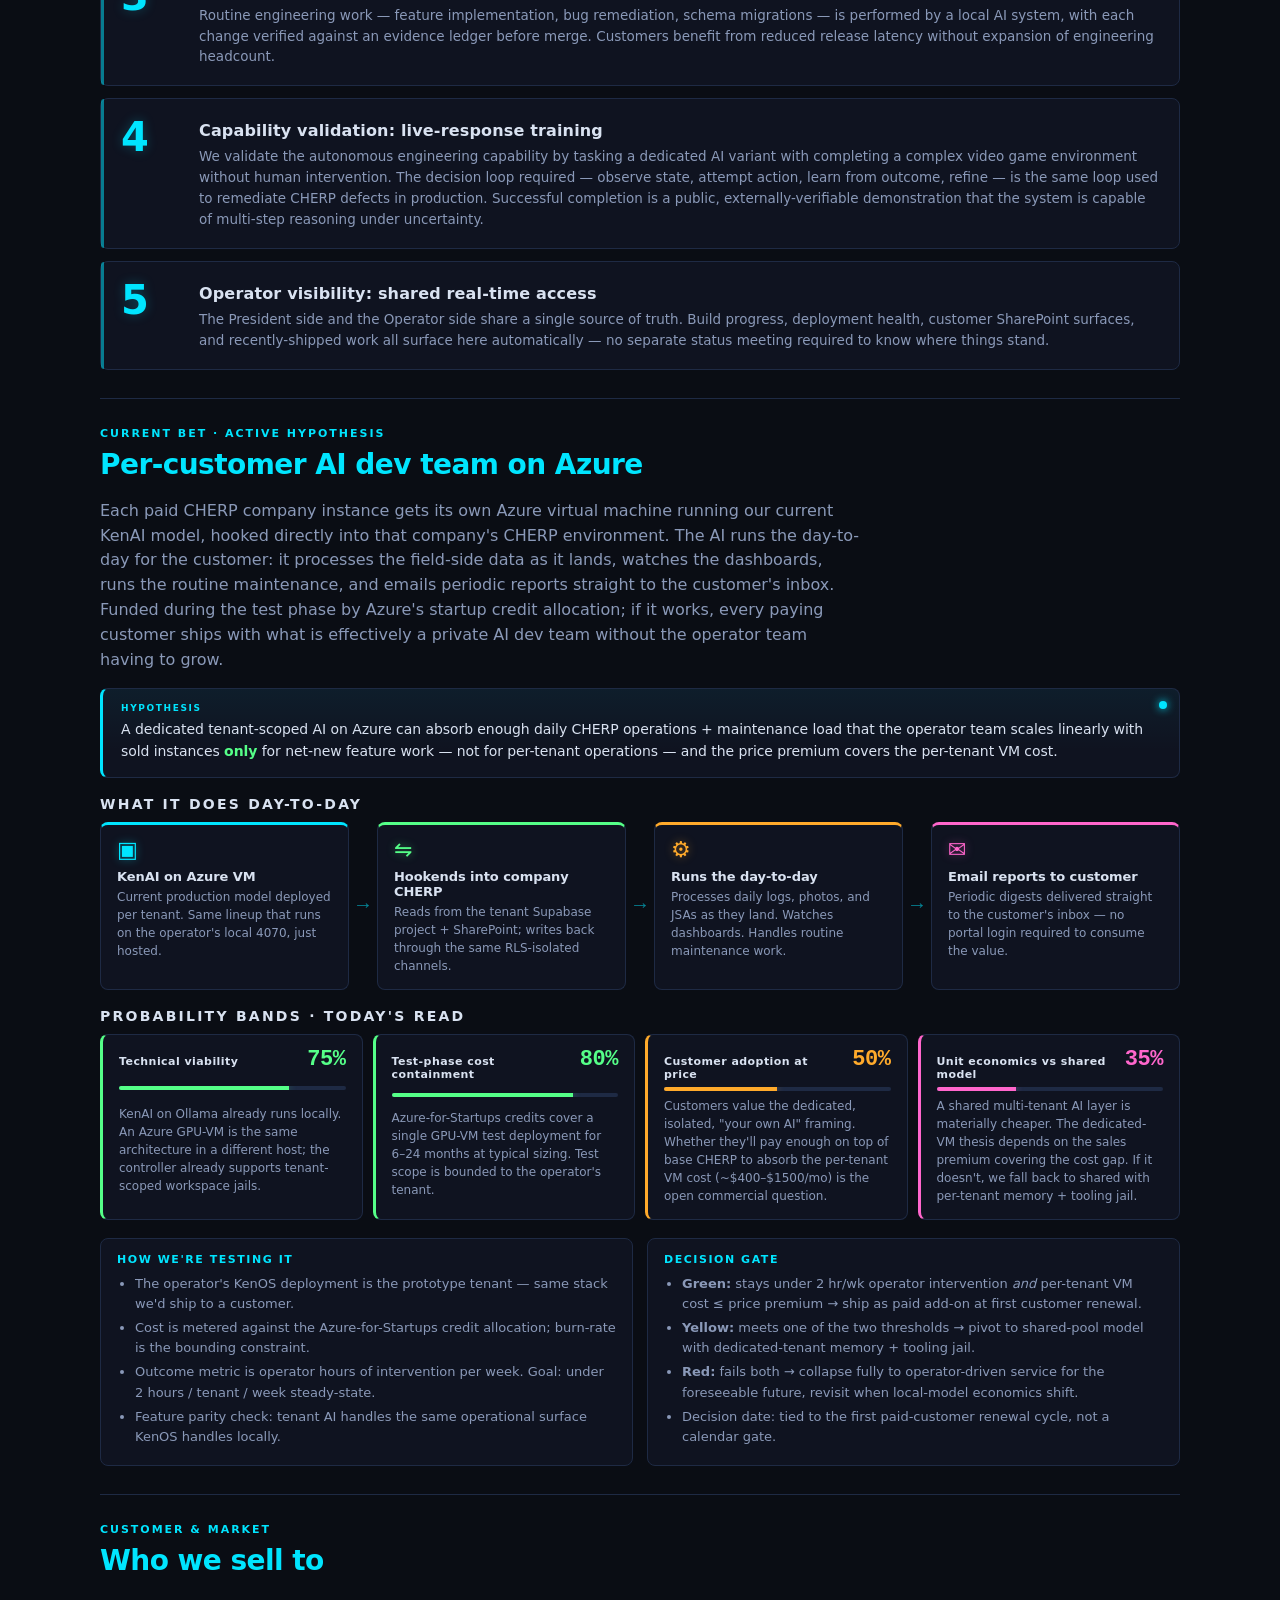
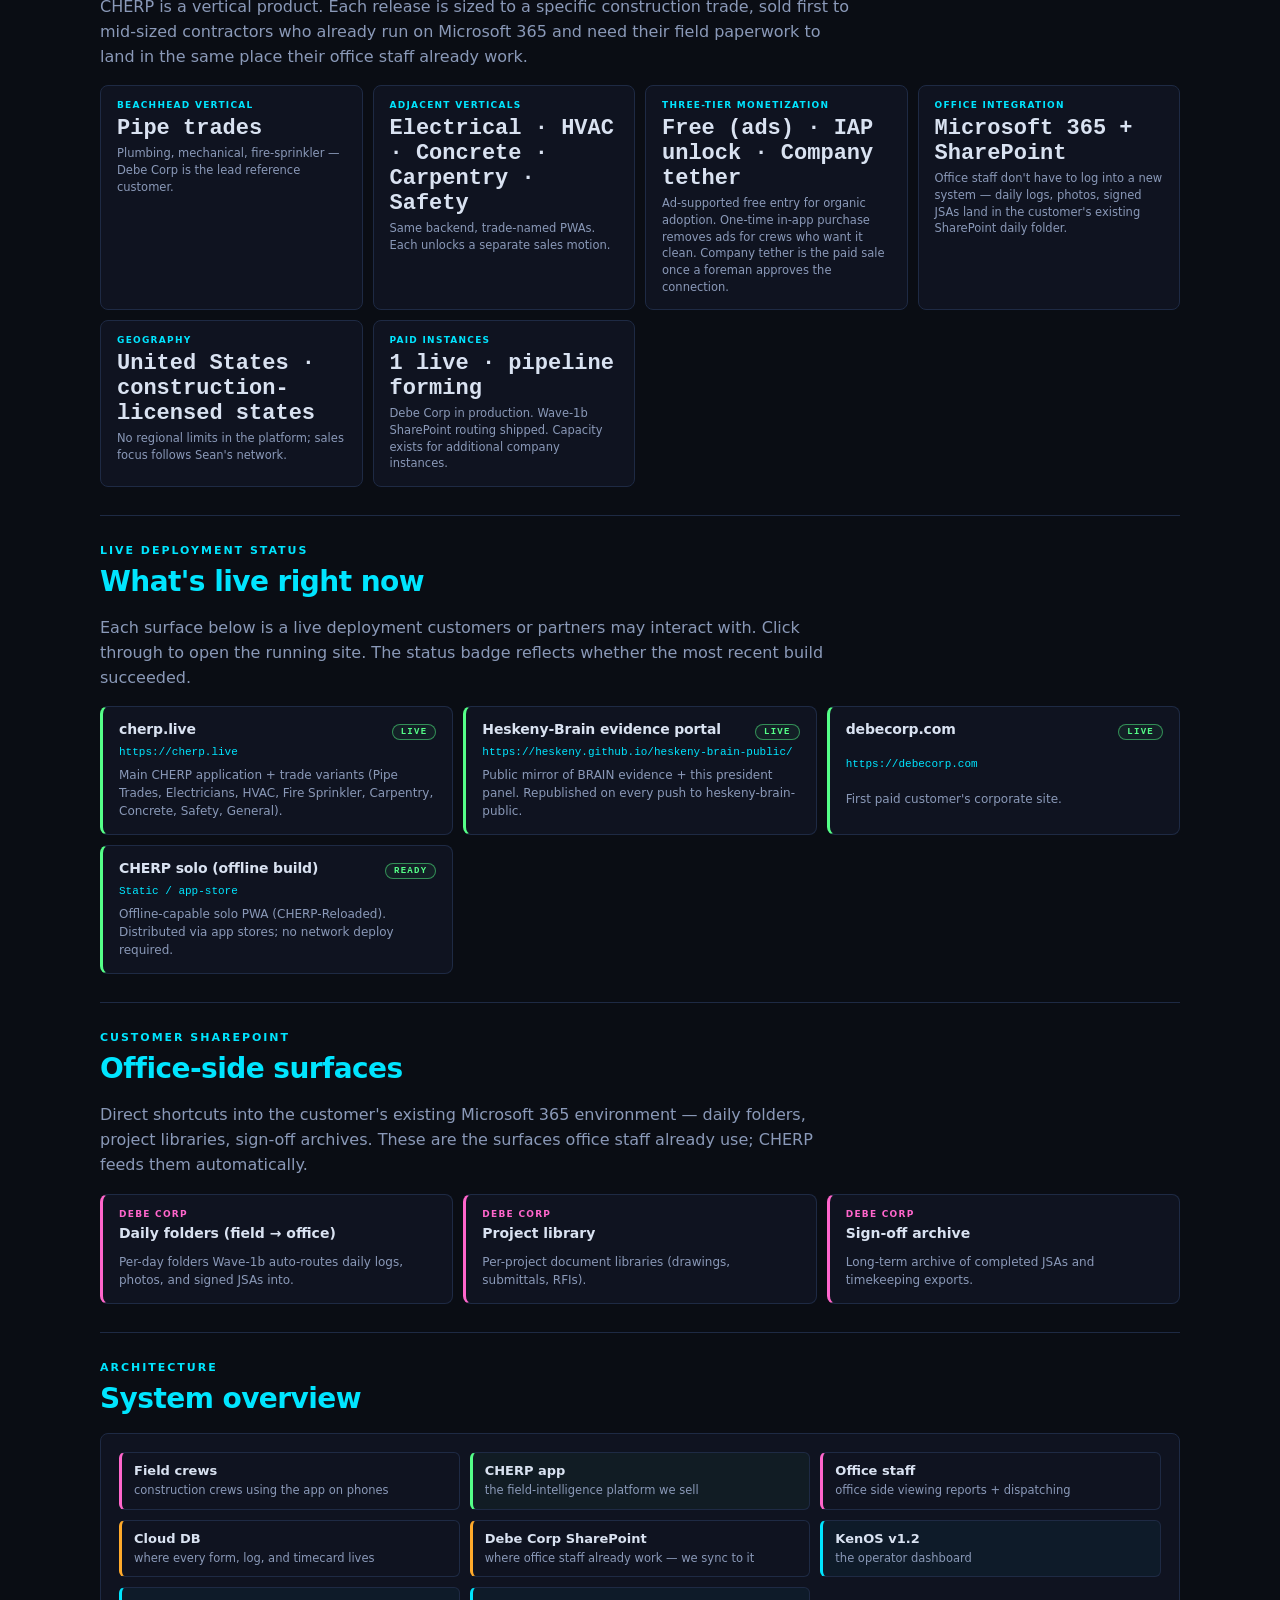
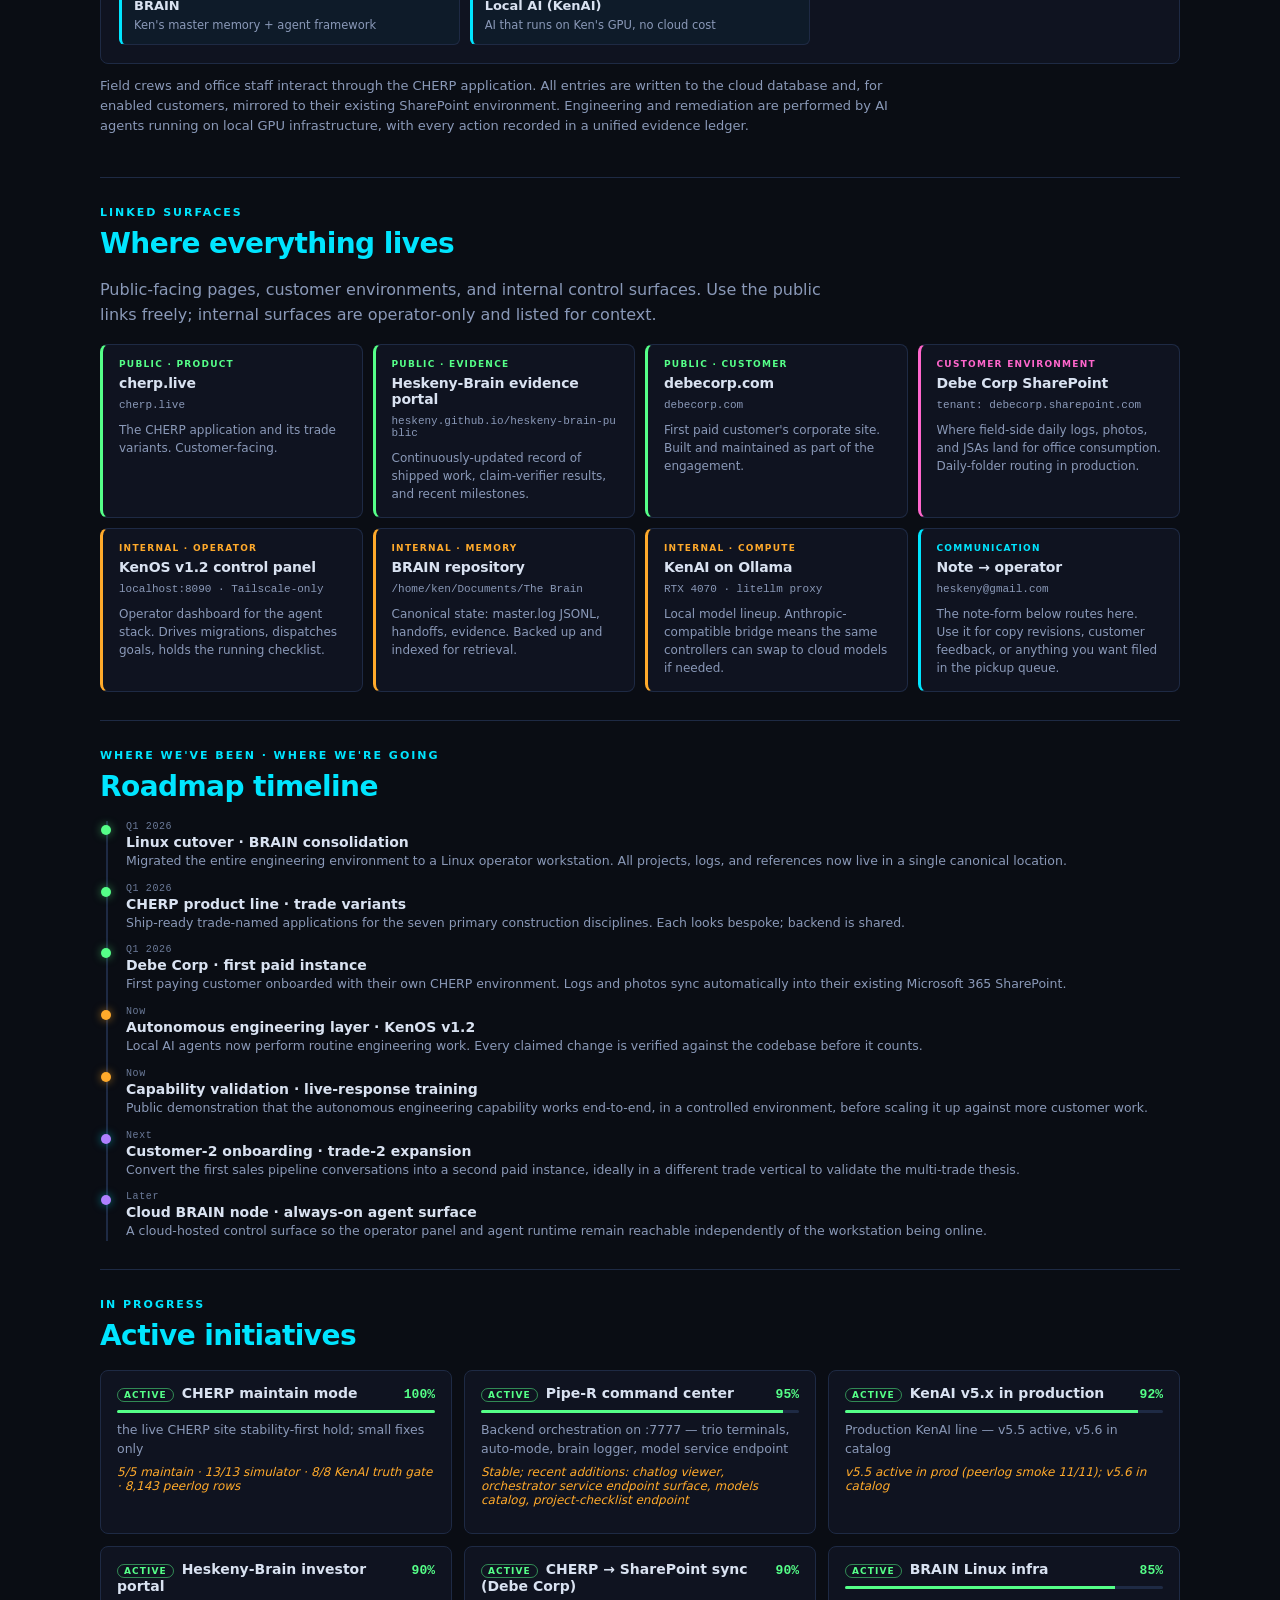
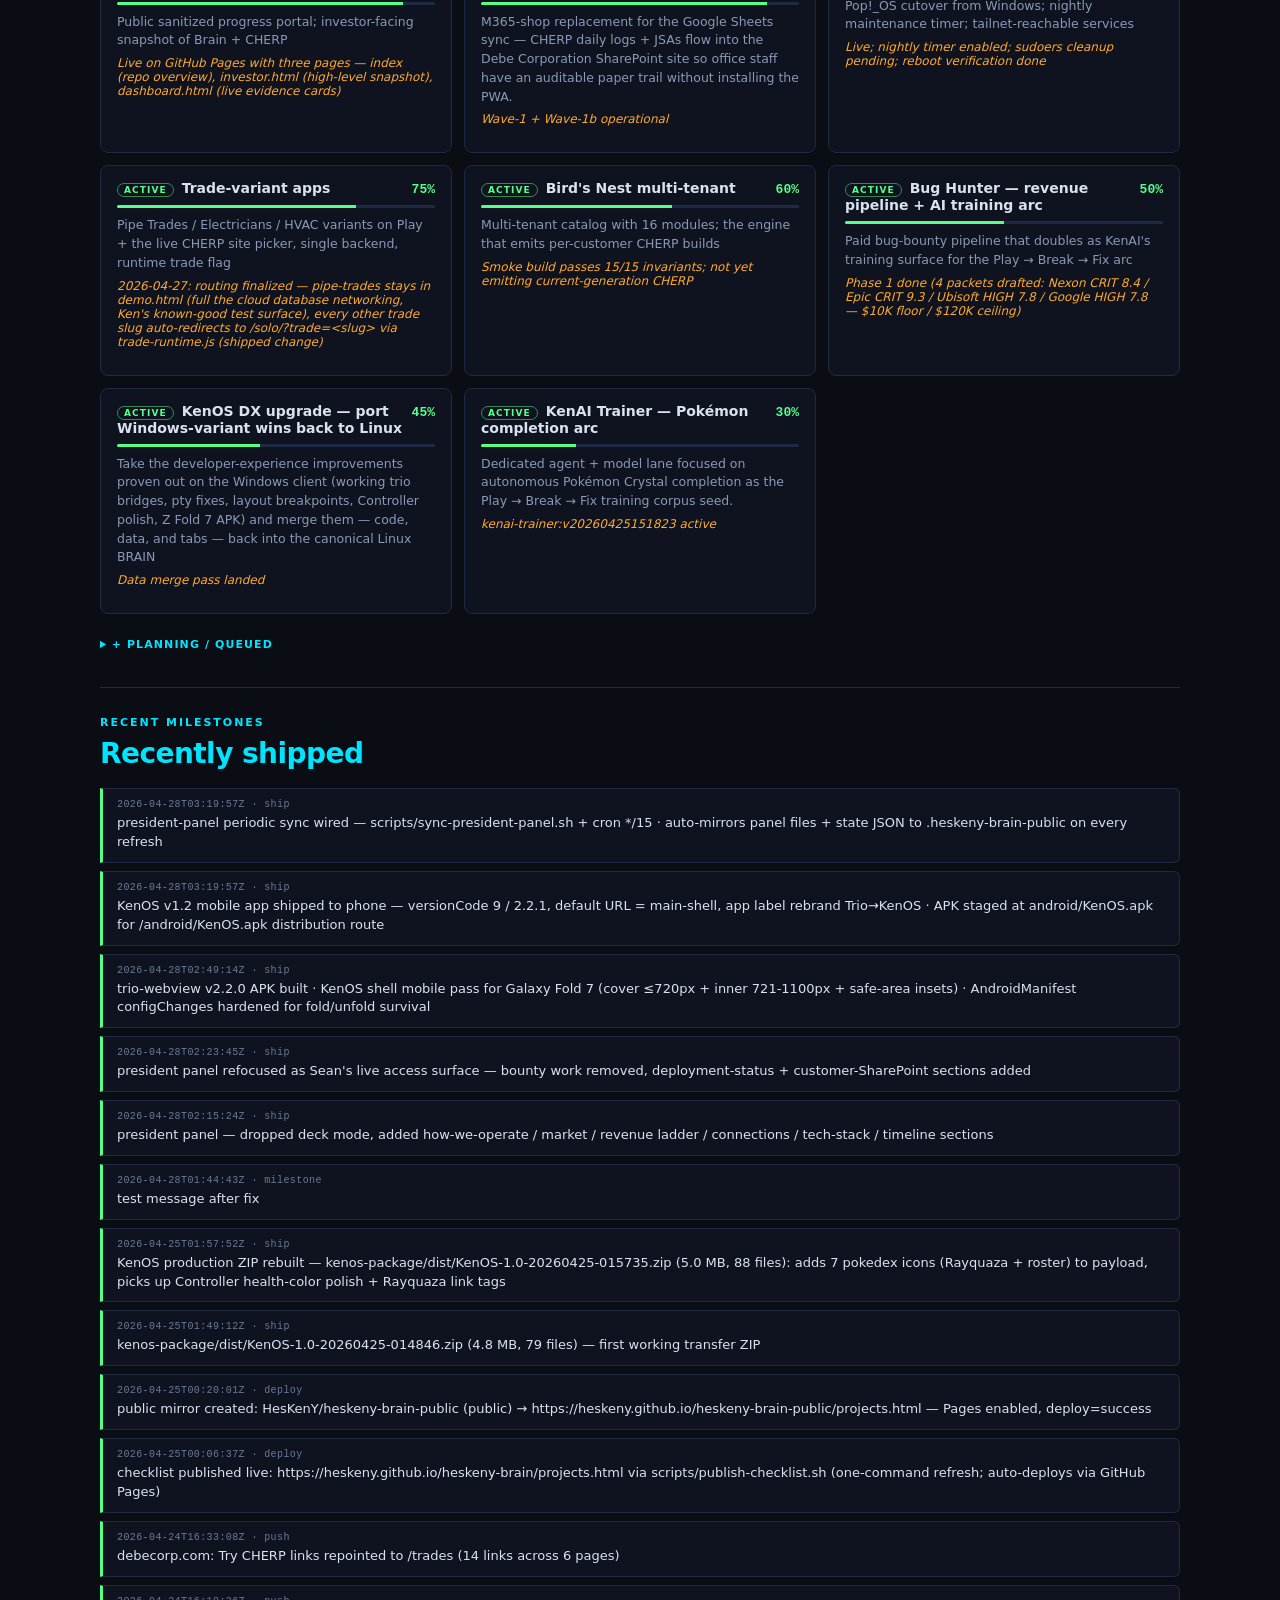
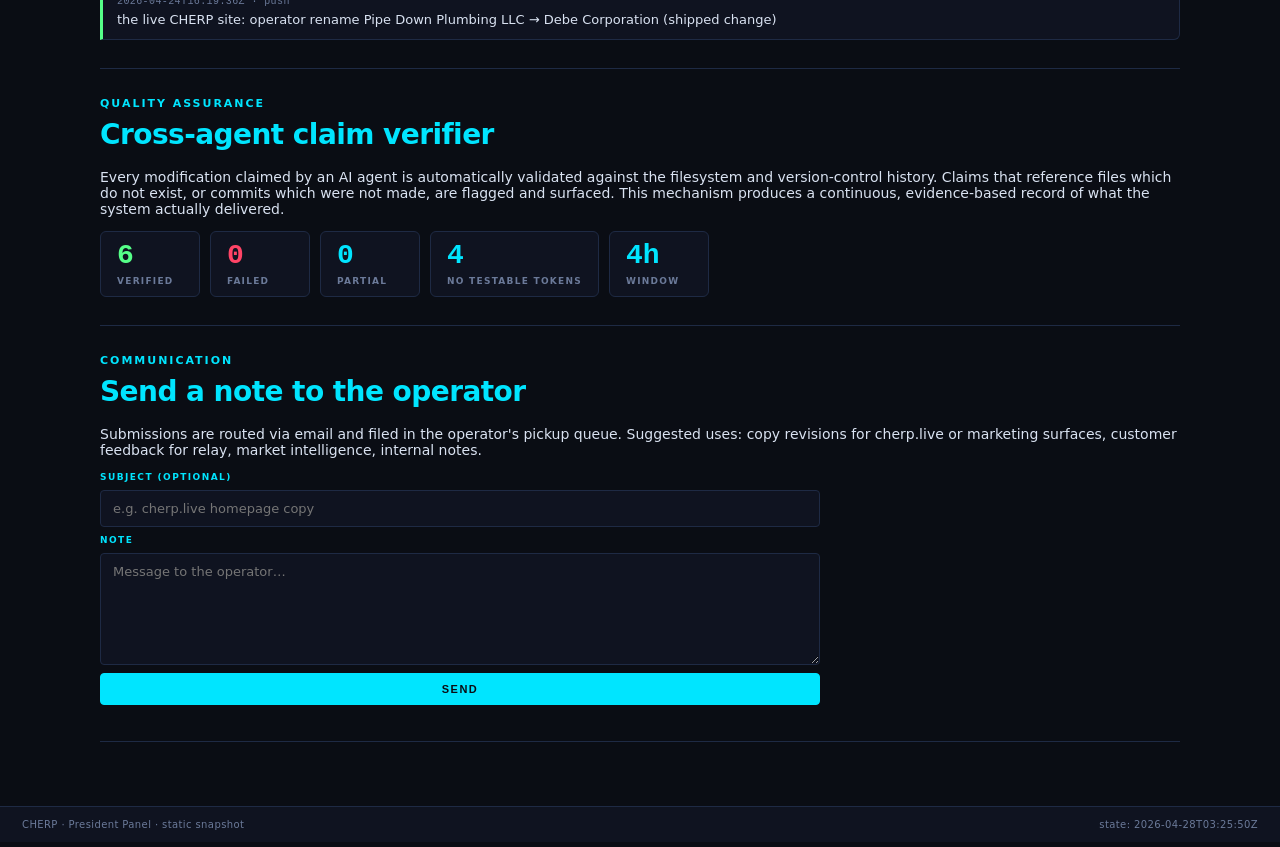
==== commit 42a6dc7f: "president panel — periodic sync 2026-04-28T03:25:50Z" ====
--- a/site/president/index.html
+++ b/site/president/index.html
@@ -172,6 +172,91 @@
     </ol>
   </section>
 
+  <!-- ── SECTION: CURRENT BET / ACTIVE HYPOTHESIS ──────────── -->
+  <section class="section bet">
+    <div class="eyebrow">Current bet · active hypothesis</div>
+    <h2>Per-customer AI dev team on Azure</h2>
+    <p class="lede biz">Each paid CHERP company instance gets its own Azure virtual machine running our current KenAI model, hooked directly into that company's CHERP environment. The AI runs the day-to-day for the customer: it processes the field-side data as it lands, watches the dashboards, runs the routine maintenance, and emails periodic reports straight to the customer's inbox. Funded during the test phase by Azure's startup credit allocation; if it works, every paying customer ships with what is effectively a private AI dev team without the operator team having to grow.</p>
+    <p class="lede tech">Per-tenant Azure VM running the current KenAI model on Ollama. Hookends into the tenant's CHERP Supabase project + SharePoint surfaces, controlled by a tenant-scoped KenOS variant jailed to that workspace. Daily-operations loop processes inbound field data, runs scheduled maintenance, and emits report digests via SMTP to the customer's email. Today's test target is the operator's own KenOS deployment, metered against Azure-for-Startups credits.</p>
+
+    <div class="bet-hyp">
+      <div class="bh-label">Hypothesis</div>
+      <div class="bh-text">A dedicated tenant-scoped AI on Azure can absorb enough daily CHERP operations + maintenance load that the operator team scales linearly with sold instances <em>only</em> for net-new feature work — not for per-tenant operations — and the price premium covers the per-tenant VM cost.</div>
+    </div>
+
+    <h3 style="margin-top:18px;color:var(--text);font-size:14px;letter-spacing:0.16em;text-transform:uppercase;font-weight:800;">What it does day-to-day</h3>
+    <div class="op-flow">
+      <div class="op-step">
+        <div class="op-icon">▣</div>
+        <div class="op-title">KenAI on Azure VM</div>
+        <div class="op-note">Current production model deployed per tenant. Same lineup that runs on the operator's local 4070, just hosted.</div>
+      </div>
+      <div class="op-arrow">→</div>
+      <div class="op-step">
+        <div class="op-icon">⇋</div>
+        <div class="op-title">Hookends into company CHERP</div>
+        <div class="op-note">Reads from the tenant Supabase project + SharePoint; writes back through the same RLS-isolated channels.</div>
+      </div>
+      <div class="op-arrow">→</div>
+      <div class="op-step">
+        <div class="op-icon">⚙</div>
+        <div class="op-title">Runs the day-to-day</div>
+        <div class="op-note">Processes daily logs, photos, and JSAs as they land. Watches dashboards. Handles routine maintenance work.</div>
+      </div>
+      <div class="op-arrow">→</div>
+      <div class="op-step">
+        <div class="op-icon">✉</div>
+        <div class="op-title">Email reports to customer</div>
+        <div class="op-note">Periodic digests delivered straight to the customer's inbox — no portal login required to consume the value.</div>
+      </div>
+    </div>
+
+    <h3 style="margin-top:18px;color:var(--text);font-size:14px;letter-spacing:0.16em;text-transform:uppercase;font-weight:800;">Probability bands · today's read</h3>
+    <div class="prob-grid">
+      <div class="prob-tile high">
+        <div class="pt-row1"><span class="pt-label">Technical viability</span><span class="pt-value">75%</span></div>
+        <div class="pt-bar"><div class="pt-fill" style="width:75%"></div></div>
+        <div class="pt-note">KenAI on Ollama already runs locally. An Azure GPU-VM is the same architecture in a different host; the controller already supports tenant-scoped workspace jails.</div>
+      </div>
+      <div class="prob-tile high">
+        <div class="pt-row1"><span class="pt-label">Test-phase cost containment</span><span class="pt-value">80%</span></div>
+        <div class="pt-bar"><div class="pt-fill" style="width:80%"></div></div>
+        <div class="pt-note">Azure-for-Startups credits cover a single GPU-VM test deployment for 6–24 months at typical sizing. Test scope is bounded to the operator's tenant.</div>
+      </div>
+      <div class="prob-tile mid">
+        <div class="pt-row1"><span class="pt-label">Customer adoption at price</span><span class="pt-value">50%</span></div>
+        <div class="pt-bar"><div class="pt-fill" style="width:50%"></div></div>
+        <div class="pt-note">Customers value the dedicated, isolated, "your own AI" framing. Whether they'll pay enough on top of base CHERP to absorb the per-tenant VM cost (~$400–$1500/mo) is the open commercial question.</div>
+      </div>
+      <div class="prob-tile low">
+        <div class="pt-row1"><span class="pt-label">Unit economics vs shared model</span><span class="pt-value">35%</span></div>
+        <div class="pt-bar"><div class="pt-fill" style="width:35%"></div></div>
+        <div class="pt-note">A shared multi-tenant AI layer is materially cheaper. The dedicated-VM thesis depends on the sales premium covering the cost gap. If it doesn't, we fall back to shared with per-tenant memory + tooling jail.</div>
+      </div>
+    </div>
+
+    <div class="two-col" style="margin-top:18px;">
+      <div class="col">
+        <h4>How we're testing it</h4>
+        <ul>
+          <li>The operator's KenOS deployment is the prototype tenant — same stack we'd ship to a customer.</li>
+          <li>Cost is metered against the Azure-for-Startups credit allocation; burn-rate is the bounding constraint.</li>
+          <li>Outcome metric is operator hours of intervention per week. Goal: under 2 hours / tenant / week steady-state.</li>
+          <li>Feature parity check: tenant AI handles the same operational surface KenOS handles locally.</li>
+        </ul>
+      </div>
+      <div class="col">
+        <h4>Decision gate</h4>
+        <ul>
+          <li><strong>Green:</strong> stays under 2 hr/wk operator intervention <em>and</em> per-tenant VM cost ≤ price premium → ship as paid add-on at first customer renewal.</li>
+          <li><strong>Yellow:</strong> meets one of the two thresholds → pivot to shared-pool model with dedicated-tenant memory + tooling jail.</li>
+          <li><strong>Red:</strong> fails both → collapse fully to operator-driven service for the foreseeable future, revisit when local-model economics shift.</li>
+          <li>Decision date: tied to the first paid-customer renewal cycle, not a calendar gate.</li>
+        </ul>
+      </div>
+    </div>
+  </section>
+
   <!-- ── SECTION: CUSTOMER + MARKET ─────────────────────────── -->
   <section class="section market">
     <div class="eyebrow">Customer &amp; market</div>
--- a/site/president/style.css
+++ b/site/president/style.css
@@ -681,3 +681,132 @@
   letter-spacing: 0.16em; text-transform: uppercase;
   margin-top: 8px; font-weight: 700;
 }
+
+/* ── current bet / active hypothesis ─────────────── */
+.bet {
+  position: relative;
+}
+.bet .bh-label,
+.bet .bh-text { display: block; }
+.bet-hyp {
+  margin-top: 14px;
+  border: 1px solid var(--border);
+  border-left: 3px solid var(--cyan);
+  border-radius: 8px;
+  padding: 14px 18px;
+  background:
+    linear-gradient(180deg, rgba(0,229,255,.05) 0%, transparent 70%),
+    var(--panel);
+  position: relative;
+}
+.bet-hyp::before {
+  content: ""; position: absolute; right: 12px; top: 12px;
+  width: 8px; height: 8px; border-radius: 50%;
+  background: var(--cyan); box-shadow: 0 0 8px var(--cyan);
+  animation: bet-pulse 2.4s ease-in-out infinite;
+}
+@keyframes bet-pulse {
+  0%, 100% { opacity: .55; transform: scale(1); }
+  50%      { opacity: 1;   transform: scale(1.25); }
+}
+.bet-hyp .bh-label {
+  font-size: 9px; letter-spacing: 0.18em; text-transform: uppercase;
+  color: var(--cyan); font-weight: 800; margin-bottom: 6px;
+}
+.bet-hyp .bh-text {
+  font-size: 14px; line-height: 1.55; color: var(--text);
+  letter-spacing: -.005em;
+}
+.bet-hyp .bh-text em {
+  color: var(--lime); font-style: normal; font-weight: 700;
+}
+
+.prob-grid {
+  display: grid; grid-template-columns: repeat(auto-fit, minmax(260px, 1fr));
+  gap: 10px; margin-top: 10px;
+}
+.prob-tile {
+  border: 1px solid var(--border); border-radius: 8px;
+  padding: 14px 16px; background: var(--panel);
+  border-left-width: 3px; border-left-color: var(--muted);
+  display: grid; gap: 6px;
+  transition: transform 180ms ease, border-color 180ms ease;
+}
+.prob-tile:hover { transform: translateY(-1px); border-color: var(--border-strong); }
+.prob-tile.high { border-left-color: var(--lime); }
+.prob-tile.mid  { border-left-color: var(--amber); }
+.prob-tile.low  { border-left-color: var(--magenta); }
+
+.prob-tile .pt-row1 {
+  display: flex; justify-content: space-between; align-items: baseline; gap: 8px;
+}
+.prob-tile .pt-label {
+  font-size: 11px; color: var(--text);
+  letter-spacing: 0.04em; font-weight: 800;
+}
+.prob-tile .pt-value {
+  font-family: ui-monospace, Menlo, Consolas, monospace;
+  font-size: 22px; font-weight: 800; color: var(--cyan);
+  letter-spacing: -.02em; line-height: 1;
+}
+.prob-tile.high .pt-value { color: var(--lime); }
+.prob-tile.mid  .pt-value { color: var(--amber); }
+.prob-tile.low  .pt-value { color: var(--magenta); }
+
+.prob-tile .pt-bar {
+  height: 4px; background: var(--border); border-radius: 2px;
+  overflow: hidden; position: relative;
+}
+.prob-tile .pt-fill {
+  height: 100%; background: var(--cyan);
+  box-shadow: 0 0 8px rgba(0,229,255,.4);
+  transition: width 600ms ease;
+}
+.prob-tile.high .pt-fill { background: var(--lime);    box-shadow: 0 0 8px rgba(85,255,136,.4); }
+.prob-tile.mid  .pt-fill { background: var(--amber);   box-shadow: 0 0 8px rgba(255,170,43,.4); }
+.prob-tile.low  .pt-fill { background: var(--magenta); box-shadow: 0 0 8px rgba(255,102,204,.4); }
+
+.prob-tile .pt-note {
+  font-size: 12px; color: var(--text-dim); line-height: 1.5;
+}
+
+/* ── per-tenant operations flow (4-step horizontal row) ── */
+.op-flow {
+  display: grid;
+  grid-template-columns: 1fr auto 1fr auto 1fr auto 1fr;
+  gap: 8px; align-items: stretch;
+  margin-top: 10px;
+}
+@media (max-width: 900px) {
+  .op-flow { grid-template-columns: 1fr; gap: 6px; }
+  .op-flow .op-arrow { display: none; }
+}
+.op-step {
+  border: 1px solid var(--border); border-radius: 8px;
+  padding: 14px 16px; background: var(--panel);
+  border-top: 3px solid var(--cyan);
+  display: grid; gap: 4px; align-content: start;
+}
+.op-step:nth-child(3) { border-top-color: var(--lime); }
+.op-step:nth-child(5) { border-top-color: var(--amber); }
+.op-step:nth-child(7) { border-top-color: var(--magenta); }
+.op-step .op-icon {
+  font-size: 22px; color: var(--cyan); line-height: 1;
+  text-shadow: 0 0 10px rgba(0,229,255,.4);
+}
+.op-step:nth-child(3) .op-icon { color: var(--lime);    text-shadow: 0 0 10px rgba(85,255,136,.4); }
+.op-step:nth-child(5) .op-icon { color: var(--amber);   text-shadow: 0 0 10px rgba(255,170,43,.4); }
+.op-step:nth-child(7) .op-icon { color: var(--magenta); text-shadow: 0 0 10px rgba(255,102,204,.4); }
+.op-step .op-title {
+  font-size: 13px; font-weight: 800; color: var(--text);
+  letter-spacing: -.005em; margin-top: 4px;
+}
+.op-step .op-note {
+  font-size: 12px; color: var(--text-dim); line-height: 1.5;
+}
+.op-arrow {
+  display: flex; align-items: center; justify-content: center;
+  font-family: ui-monospace, Menlo, Consolas, monospace;
+  font-size: 20px; color: var(--cyan); opacity: .55;
+  font-weight: 700;
+}
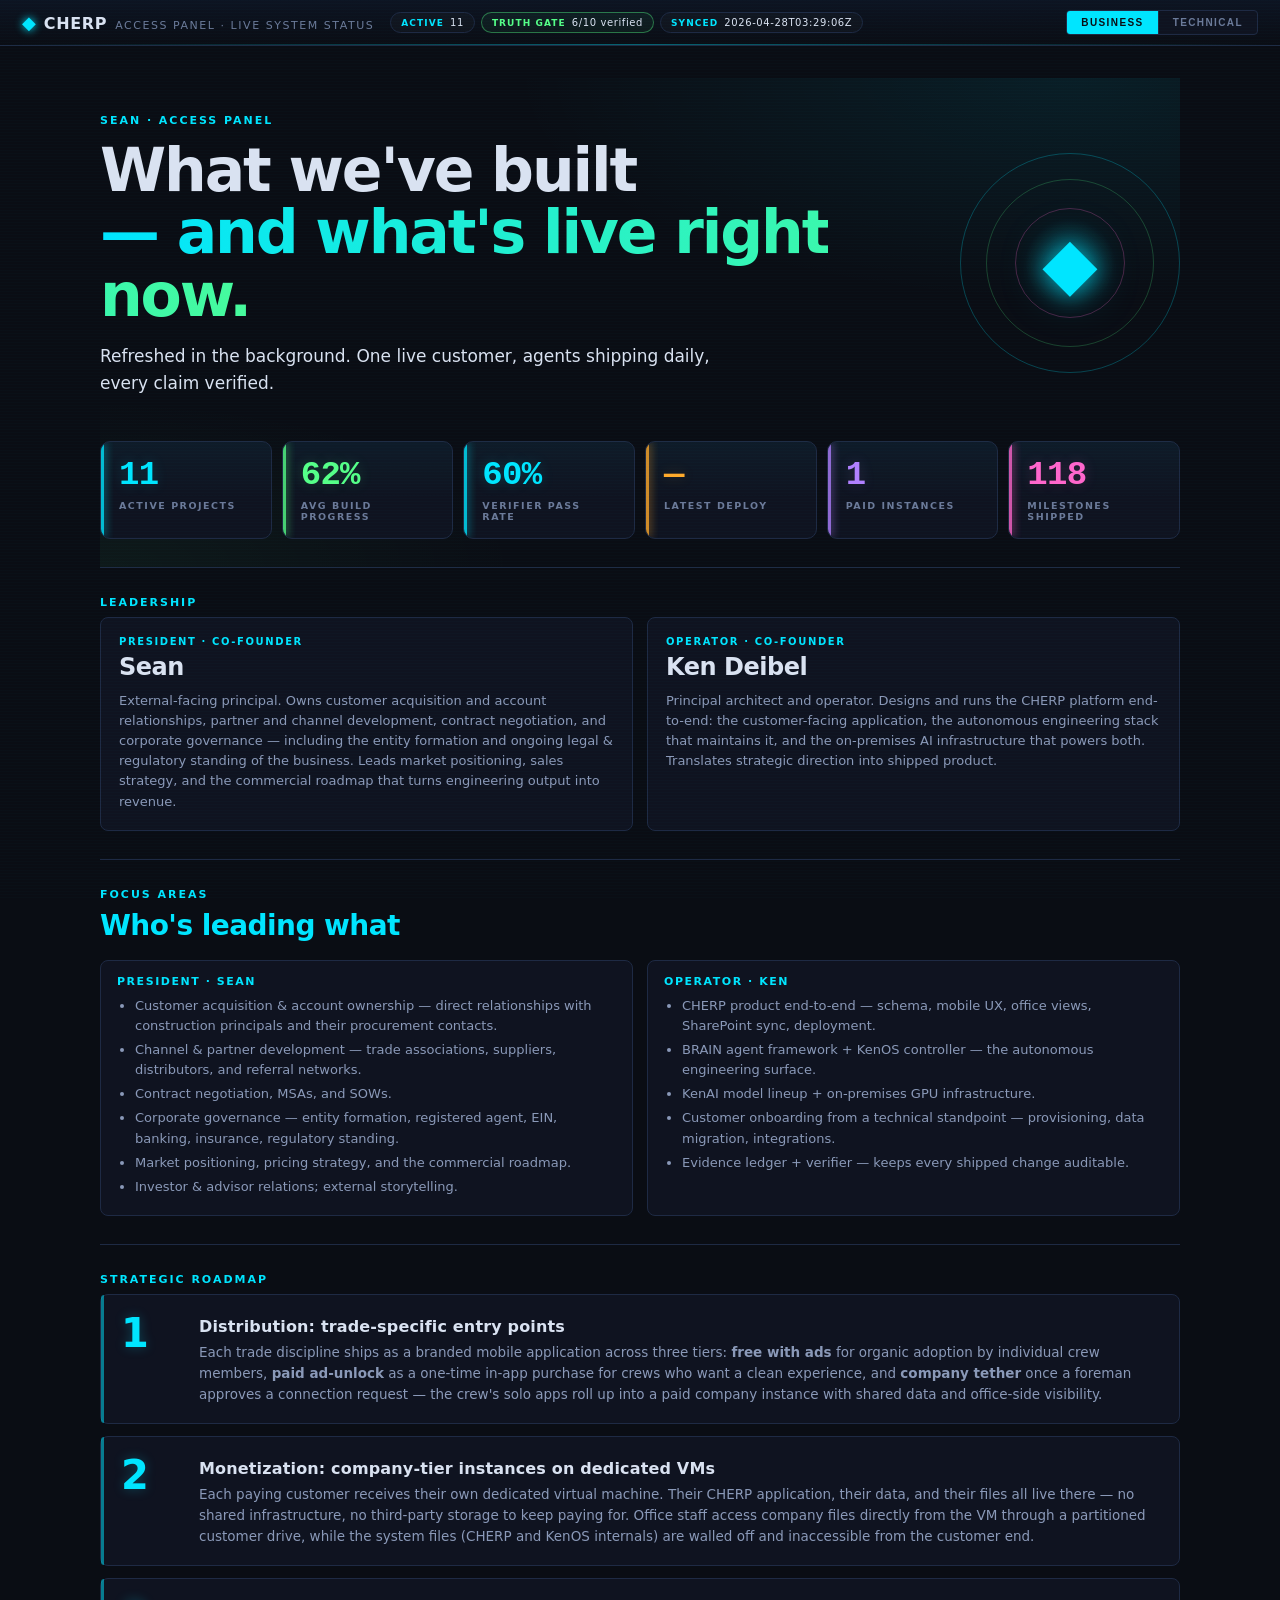
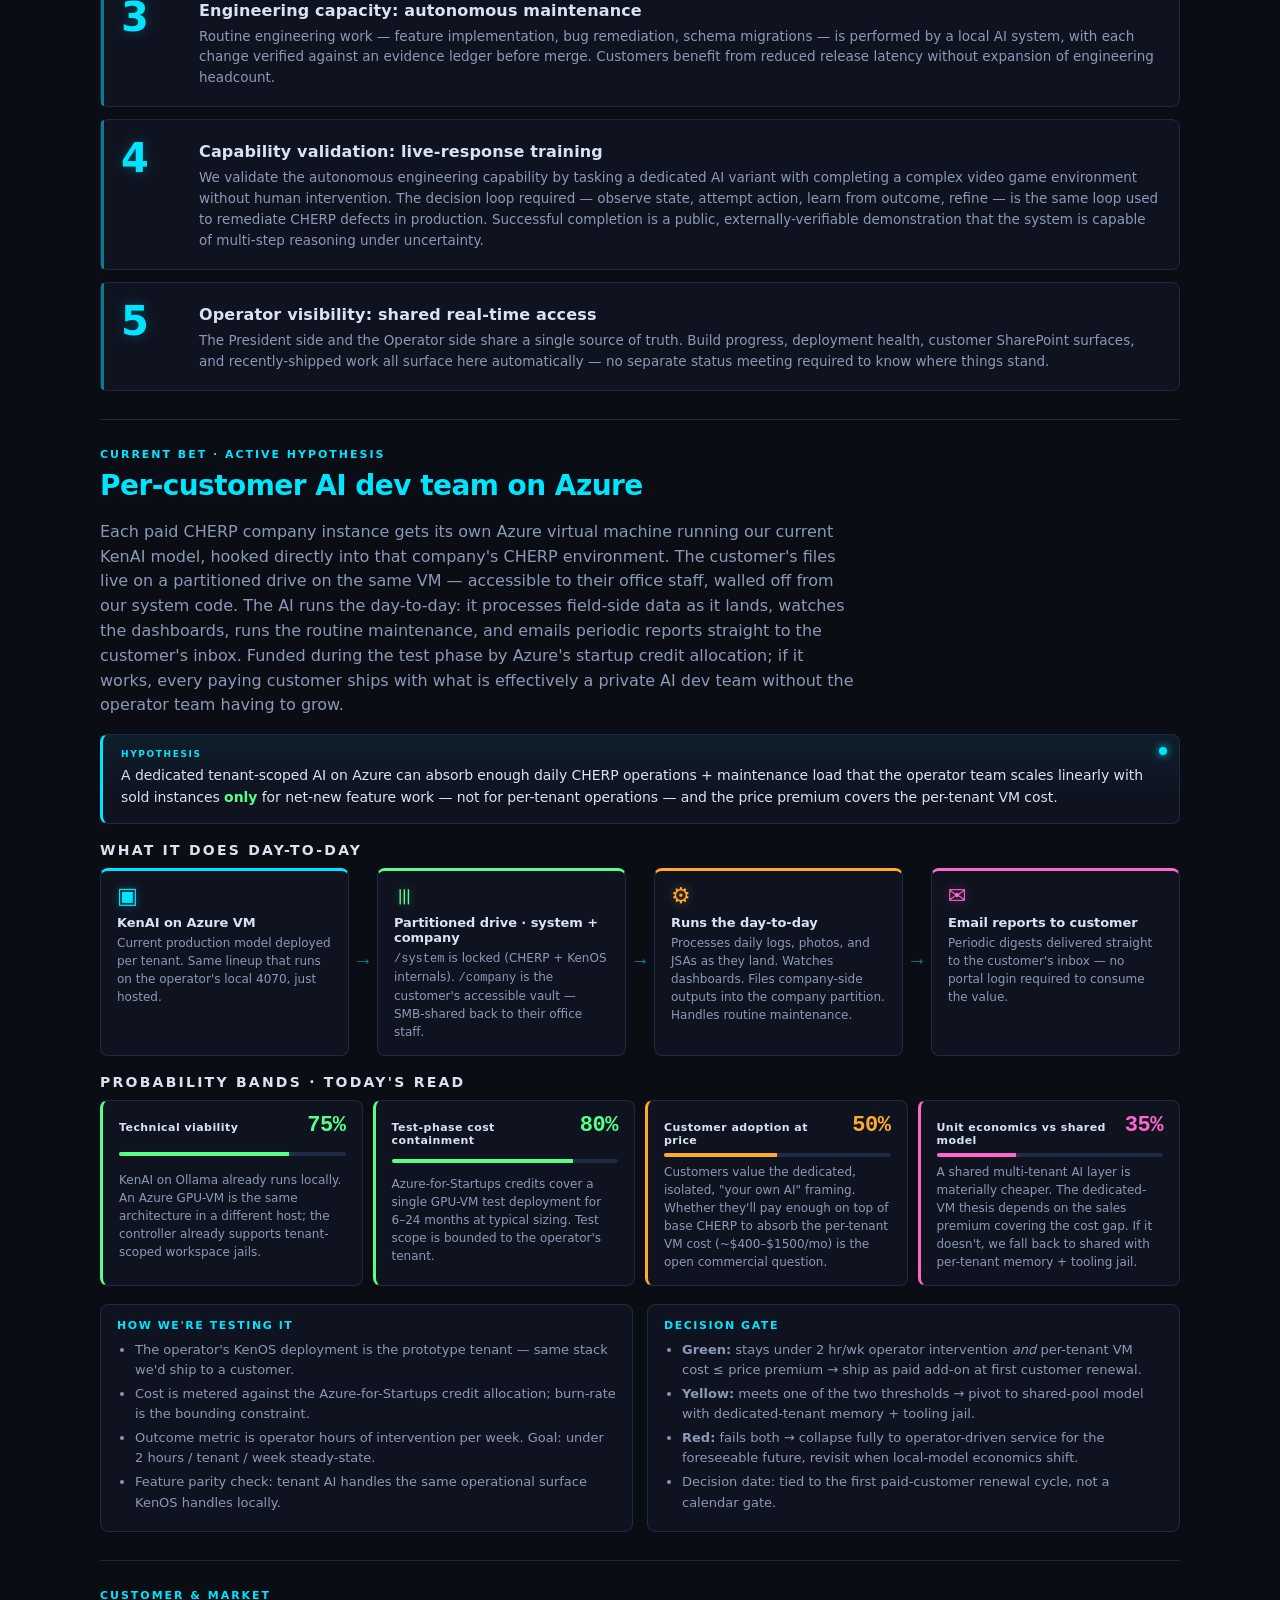
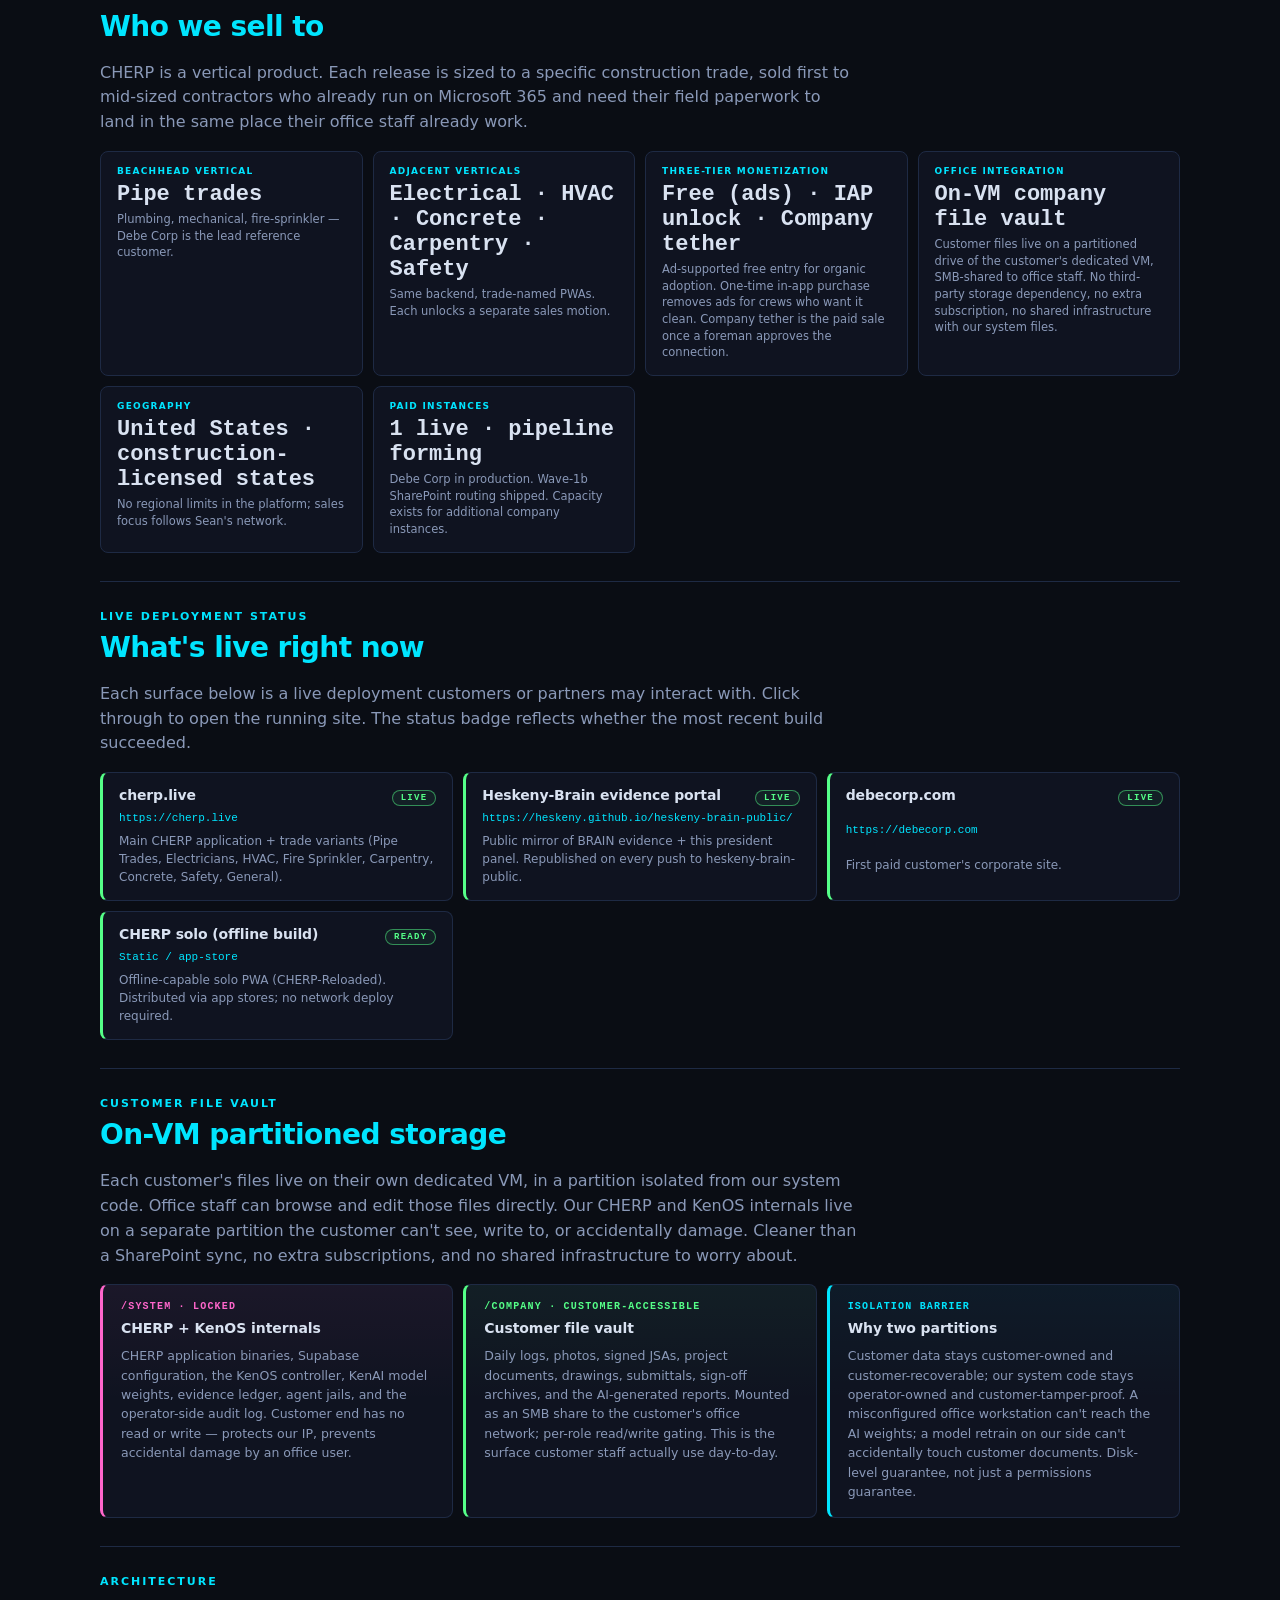
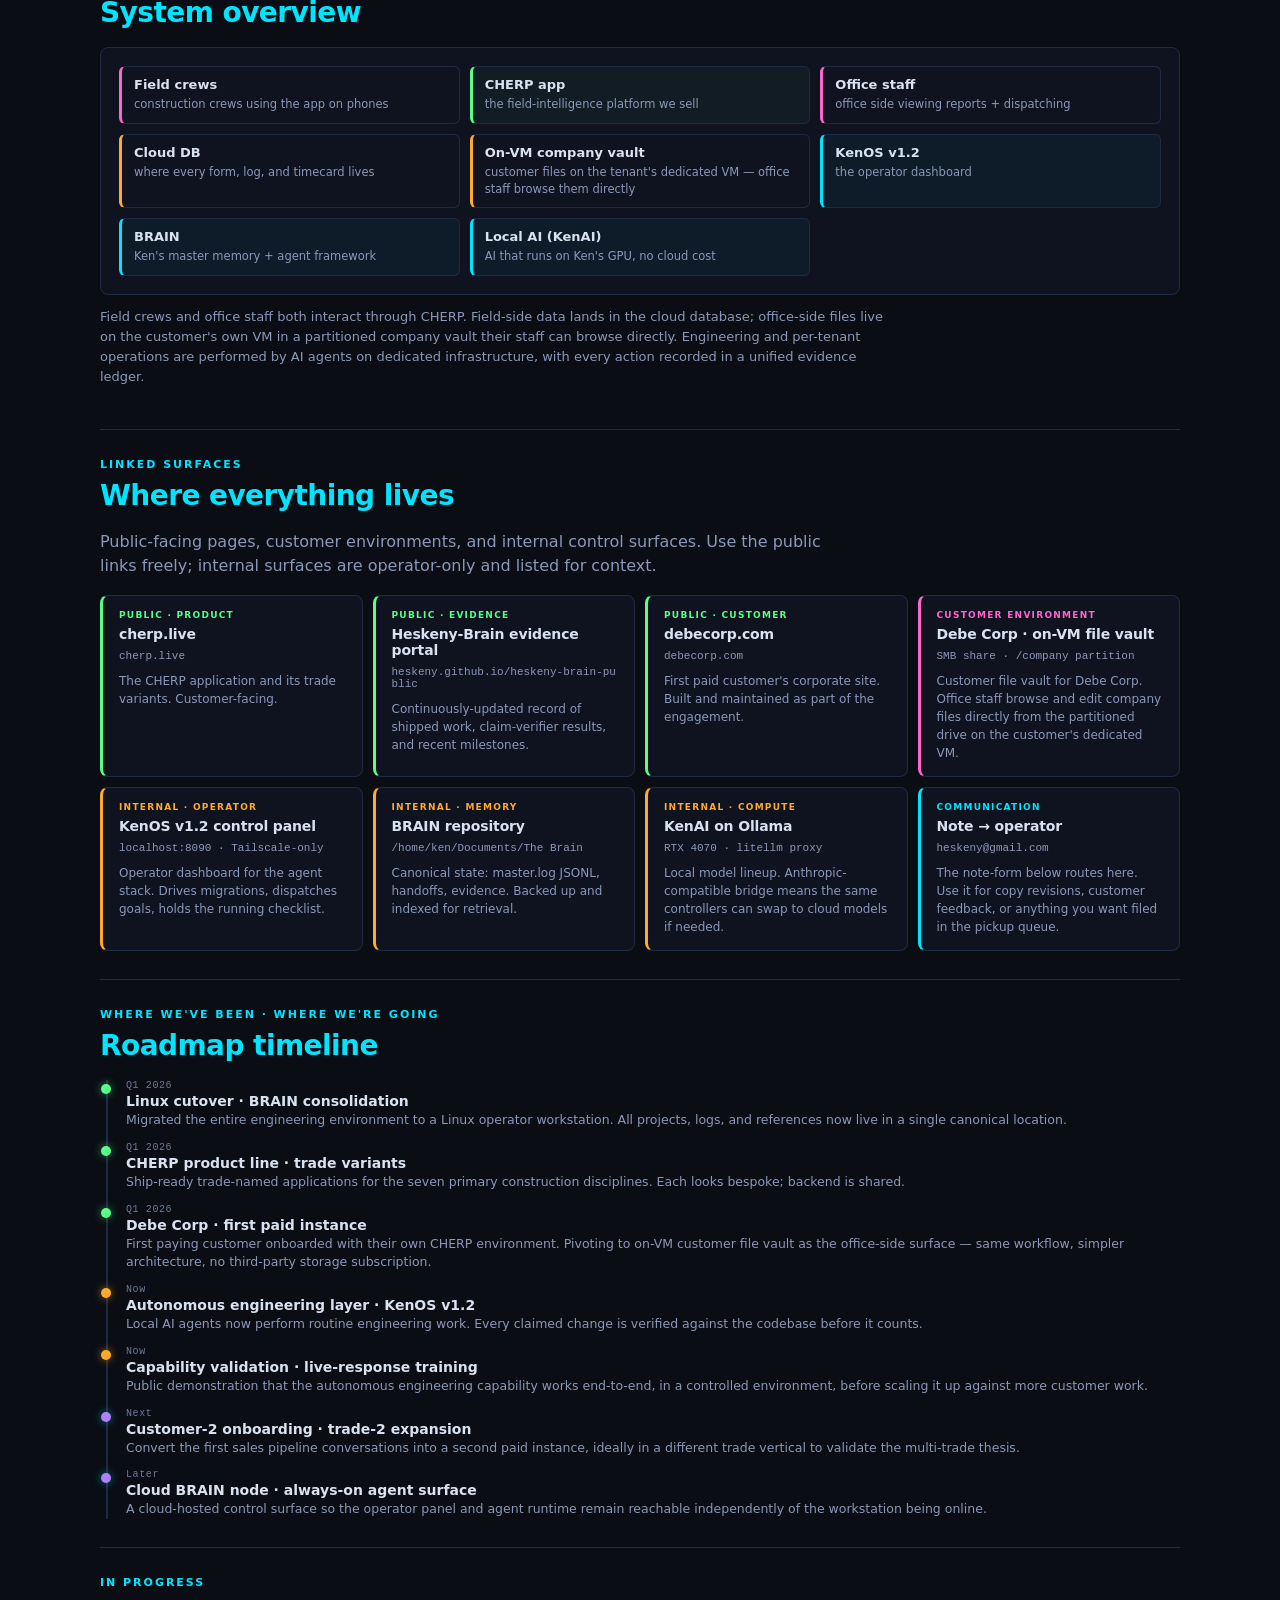
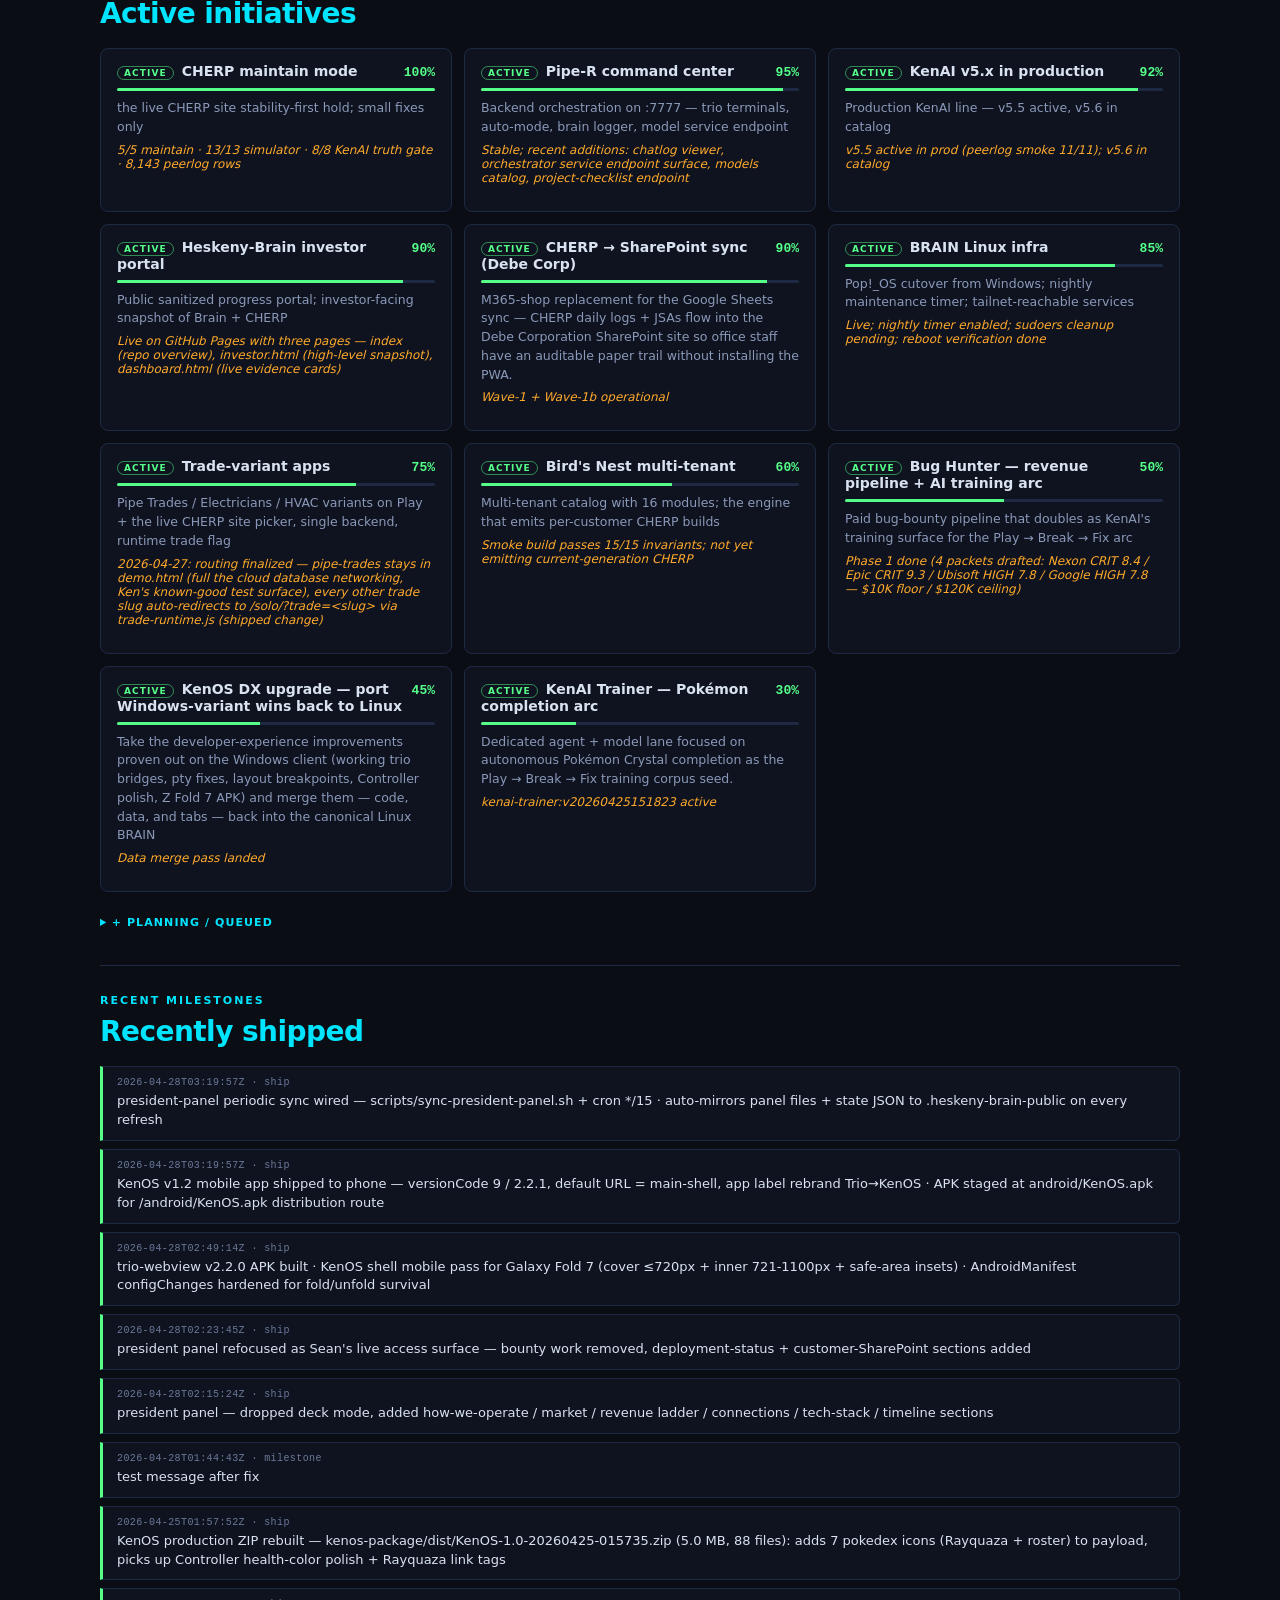
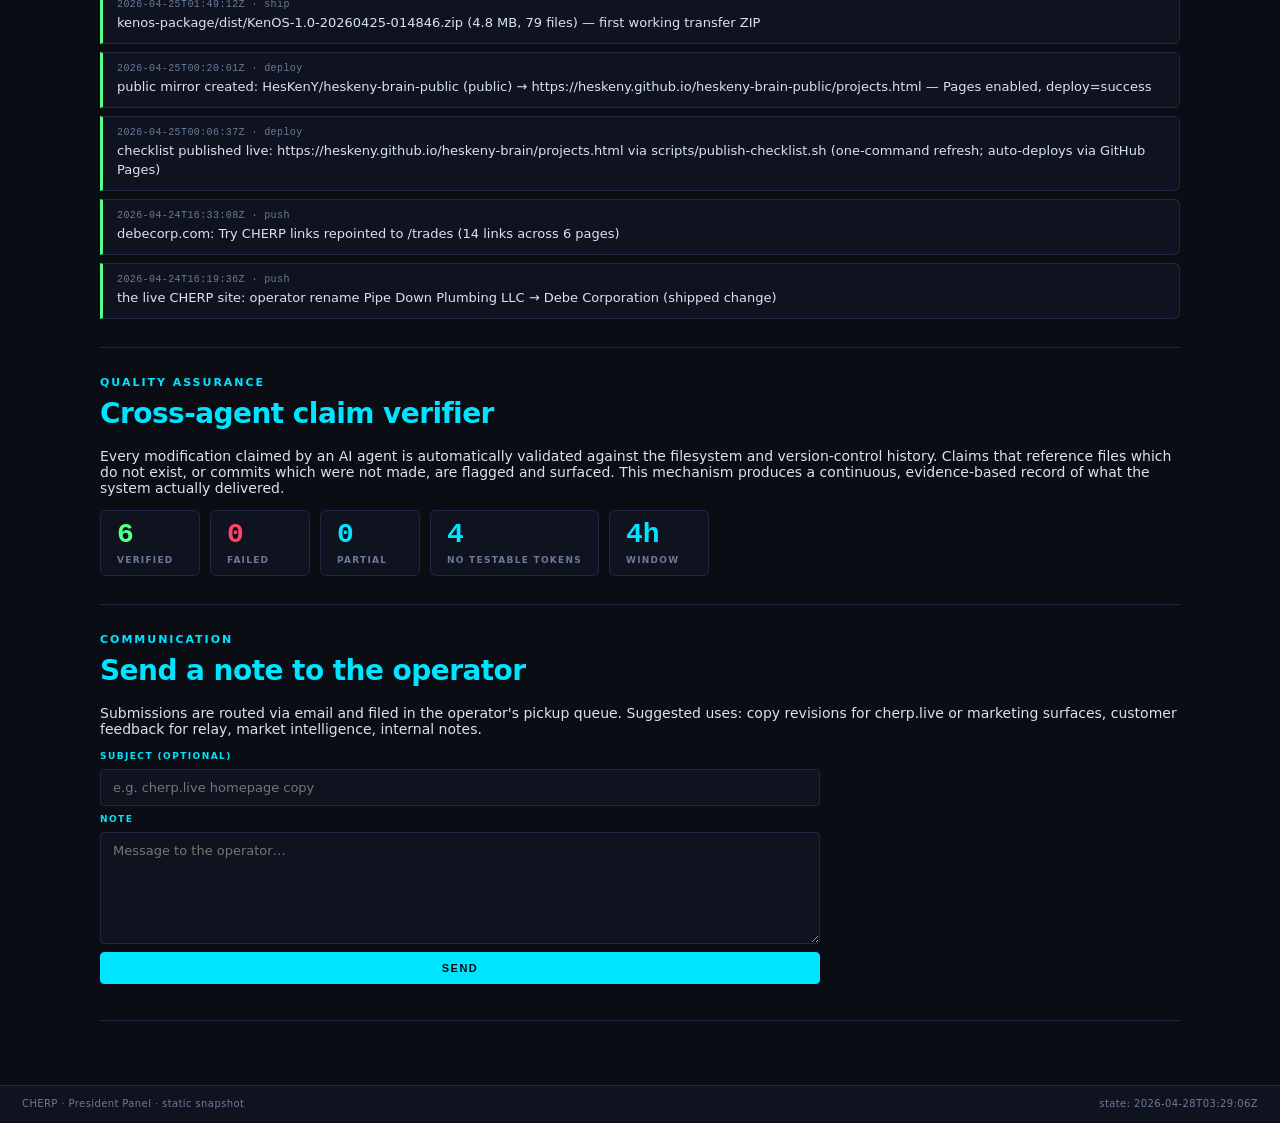
==== commit 803aeadb: "president panel — periodic sync 2026-04-28T03:29:06Z" ====
--- a/site/president/index.html
+++ b/site/president/index.html
@@ -136,10 +136,10 @@
       <li>
         <div class="va-num">2</div>
         <div class="va-body">
-          <h3 class="biz">Monetization: company-tier instances</h3>
-          <h3 class="tech">Per-company isolation with SharePoint integration</h3>
-          <p class="biz">Each customer receives a dedicated CHERP environment with company-level data isolation. Daily logs, photos, and signed JSAs flow into the customer's existing Microsoft 365 SharePoint site, eliminating the need for office staff to adopt new software.</p>
-          <p class="tech">Tier-A architecture: single Supabase project with RLS isolation per company_id. Wave-1 and Wave-1b SharePoint daily-folder routing in production for Debe Corp, the first paid instance.</p>
+          <h3 class="biz">Monetization: company-tier instances on dedicated VMs</h3>
+          <h3 class="tech">Per-company Azure VM with partitioned storage isolation</h3>
+          <p class="biz">Each paying customer receives their own dedicated virtual machine. Their CHERP application, their data, and their files all live there — no shared infrastructure, no third-party storage to keep paying for. Office staff access company files directly from the VM through a partitioned customer drive, while the system files (CHERP and KenOS internals) are walled off and inaccessible from the customer end.</p>
+          <p class="tech">Per-tenant Azure VM with a two-partition layout: <code>/system</code> holds CHERP + KenOS internals (locked, no customer-side write or read), <code>/company</code> is the customer's accessible vault (SMB-shared back to office staff, read/write per company role). Drive-level isolation protects the customer's data from system mutations and protects our IP from the customer end. SharePoint integration is retired; the VM's company partition is the office-side surface.</p>
         </div>
       </li>
       <li>
@@ -176,8 +176,8 @@
   <section class="section bet">
     <div class="eyebrow">Current bet · active hypothesis</div>
     <h2>Per-customer AI dev team on Azure</h2>
-    <p class="lede biz">Each paid CHERP company instance gets its own Azure virtual machine running our current KenAI model, hooked directly into that company's CHERP environment. The AI runs the day-to-day for the customer: it processes the field-side data as it lands, watches the dashboards, runs the routine maintenance, and emails periodic reports straight to the customer's inbox. Funded during the test phase by Azure's startup credit allocation; if it works, every paying customer ships with what is effectively a private AI dev team without the operator team having to grow.</p>
-    <p class="lede tech">Per-tenant Azure VM running the current KenAI model on Ollama. Hookends into the tenant's CHERP Supabase project + SharePoint surfaces, controlled by a tenant-scoped KenOS variant jailed to that workspace. Daily-operations loop processes inbound field data, runs scheduled maintenance, and emits report digests via SMTP to the customer's email. Today's test target is the operator's own KenOS deployment, metered against Azure-for-Startups credits.</p>
+    <p class="lede biz">Each paid CHERP company instance gets its own Azure virtual machine running our current KenAI model, hooked directly into that company's CHERP environment. The customer's files live on a partitioned drive on the same VM — accessible to their office staff, walled off from our system code. The AI runs the day-to-day: it processes field-side data as it lands, watches the dashboards, runs the routine maintenance, and emails periodic reports straight to the customer's inbox. Funded during the test phase by Azure's startup credit allocation; if it works, every paying customer ships with what is effectively a private AI dev team without the operator team having to grow.</p>
+    <p class="lede tech">Per-tenant Azure VM running the current KenAI model on Ollama. Two-partition disk layout: <code>/system</code> holds CHERP + KenOS internals (read-only to customer); <code>/company</code> is the customer's accessible file vault (SMB-shared, role-gated). Tenant-scoped KenOS variant jailed to the workspace. Daily-operations loop processes inbound field data, runs scheduled maintenance, and emits report digests via SMTP. SharePoint integration retired in favor of the on-VM partitioned vault — fewer moving parts, cleaner isolation, no third-party storage dependency.</p>
 
     <div class="bet-hyp">
       <div class="bh-label">Hypothesis</div>
@@ -193,15 +193,15 @@
       </div>
       <div class="op-arrow">→</div>
       <div class="op-step">
-        <div class="op-icon">⇋</div>
-        <div class="op-title">Hookends into company CHERP</div>
-        <div class="op-note">Reads from the tenant Supabase project + SharePoint; writes back through the same RLS-isolated channels.</div>
+        <div class="op-icon">⫼</div>
+        <div class="op-title">Partitioned drive · system + company</div>
+        <div class="op-note"><code>/system</code> is locked (CHERP + KenOS internals). <code>/company</code> is the customer's accessible vault — SMB-shared back to their office staff.</div>
       </div>
       <div class="op-arrow">→</div>
       <div class="op-step">
         <div class="op-icon">⚙</div>
         <div class="op-title">Runs the day-to-day</div>
-        <div class="op-note">Processes daily logs, photos, and JSAs as they land. Watches dashboards. Handles routine maintenance work.</div>
+        <div class="op-note">Processes daily logs, photos, and JSAs as they land. Watches dashboards. Files company-side outputs into the company partition. Handles routine maintenance.</div>
       </div>
       <div class="op-arrow">→</div>
       <div class="op-step">
@@ -281,8 +281,8 @@
       </div>
       <div class="market-tile">
         <div class="mt-label">Office integration</div>
-        <div class="mt-value">Microsoft 365 + SharePoint</div>
-        <div class="mt-note">Office staff don't have to log into a new system — daily logs, photos, signed JSAs land in the customer's existing SharePoint daily folder.</div>
+        <div class="mt-value">On-VM company file vault</div>
+        <div class="mt-note">Customer files live on a partitioned drive of the customer's dedicated VM, SMB-shared to office staff. No third-party storage dependency, no extra subscription, no shared infrastructure with our system files.</div>
       </div>
       <div class="market-tile">
         <div class="mt-label">Geography</div>
@@ -306,13 +306,29 @@
     <div class="deploy-grid" id="deploy-grid">loading…</div>
   </section>
 
-  <!-- ── SECTION: CUSTOMER SHAREPOINT SURFACES ──────────────── -->
-  <section class="section sharepoint">
-    <div class="eyebrow">Customer SharePoint</div>
-    <h2>Office-side surfaces</h2>
-    <p class="lede biz">Direct shortcuts into the customer's existing Microsoft 365 environment — daily folders, project libraries, sign-off archives. These are the surfaces office staff already use; CHERP feeds them automatically.</p>
-    <p class="lede tech">App-only Graph auth handles the writes. Folder structure is per-tenant. Links below open the tenant's web portal — Sean and the operator both need an authorized account to view.</p>
-    <div class="sp-grid" id="sp-grid">loading…</div>
+  <!-- ── SECTION: CUSTOMER FILE VAULT (on-VM partitioned storage) ── -->
+  <section class="section vault">
+    <div class="eyebrow">Customer file vault</div>
+    <h2>On-VM partitioned storage</h2>
+    <p class="lede biz">Each customer's files live on their own dedicated VM, in a partition isolated from our system code. Office staff can browse and edit those files directly. Our CHERP and KenOS internals live on a separate partition the customer can't see, write to, or accidentally damage. Cleaner than a SharePoint sync, no extra subscriptions, and no shared infrastructure to worry about.</p>
+    <p class="lede tech">Two-partition disk layout per tenant VM. <code>/system</code> mounts the CHERP runtime, KenOS controller, KenAI weights, and journal/evidence files — root-owned, no customer-side mount. <code>/company</code> mounts the customer's vault — SMB / WebDAV exposed to the office network, role-gated by AD or a CHERP-issued credential. Nothing in <code>/system</code> traverses through customer-accessible paths; nothing in <code>/company</code> is reachable from customer-untrusted writes into <code>/system</code>.</p>
+    <div class="vault-grid">
+      <div class="vault-tile system">
+        <div class="vt-tag">/system · locked</div>
+        <div class="vt-title">CHERP + KenOS internals</div>
+        <div class="vt-note">CHERP application binaries, Supabase configuration, the KenOS controller, KenAI model weights, evidence ledger, agent jails, and the operator-side audit log. Customer end has no read or write — protects our IP, prevents accidental damage by an office user.</div>
+      </div>
+      <div class="vault-tile company">
+        <div class="vt-tag">/company · customer-accessible</div>
+        <div class="vt-title">Customer file vault</div>
+        <div class="vt-note">Daily logs, photos, signed JSAs, project documents, drawings, submittals, sign-off archives, and the AI-generated reports. Mounted as an SMB share to the customer's office network; per-role read/write gating. This is the surface customer staff actually use day-to-day.</div>
+      </div>
+      <div class="vault-tile barrier">
+        <div class="vt-tag">Isolation barrier</div>
+        <div class="vt-title">Why two partitions</div>
+        <div class="vt-note">Customer data stays customer-owned and customer-recoverable; our system code stays operator-owned and customer-tamper-proof. A misconfigured office workstation can't reach the AI weights; a model retrain on our side can't accidentally touch customer documents. Disk-level guarantee, not just a permissions guarantee.</div>
+      </div>
+    </div>
   </section>
 
   <!-- ── SECTION: SYSTEM FLOW ────────────────────────────────── -->
@@ -320,8 +336,8 @@
     <div class="eyebrow">Architecture</div>
     <h2>System overview</h2>
     <div class="flow-canvas" id="flow-canvas"></div>
-    <p class="flow-note biz">Field crews and office staff interact through the CHERP application. All entries are written to the cloud database and, for enabled customers, mirrored to their existing SharePoint environment. Engineering and remediation are performed by AI agents running on local GPU infrastructure, with every action recorded in a unified evidence ledger.</p>
-    <p class="flow-note tech">Static PWA → Supabase (REST + RLS) + Netlify functions → Microsoft Graph (SharePoint). Local KenAI on Ollama via litellm Anthropic-compatible proxy → KenOS v1.2 controller → workspace-jailed tools. BRAIN holds canonical state (master.log JSONL + handoffs + evidence).</p>
+    <p class="flow-note biz">Field crews and office staff both interact through CHERP. Field-side data lands in the cloud database; office-side files live on the customer's own VM in a partitioned company vault their staff can browse directly. Engineering and per-tenant operations are performed by AI agents on dedicated infrastructure, with every action recorded in a unified evidence ledger.</p>
+    <p class="flow-note tech">Static PWA → Supabase (REST + RLS) + Netlify functions for the field application. Per-tenant Azure VM with /system + /company partitioned drive — KenAI + KenOS in /system, customer files in /company (SMB-shared). Local KenAI on Ollama via litellm Anthropic-compatible proxy. BRAIN holds canonical state (master.log JSONL + handoffs + evidence).</p>
   </section>
 
   <!-- ── SECTION: CONNECTIONS / LINKED SURFACES ──────────────── -->
@@ -351,9 +367,9 @@
       </a>
       <div class="conn-tile private">
         <div class="ct-eyebrow">Customer environment</div>
-        <div class="ct-title">Debe Corp SharePoint</div>
-        <div class="ct-url">tenant: debecorp.sharepoint.com</div>
-        <div class="ct-note">Where field-side daily logs, photos, and JSAs land for office consumption. Daily-folder routing in production.</div>
+        <div class="ct-title">Debe Corp · on-VM file vault</div>
+        <div class="ct-url">SMB share · /company partition</div>
+        <div class="ct-note">Customer file vault for Debe Corp. Office staff browse and edit company files directly from the partitioned drive on the customer's dedicated VM.</div>
       </div>
       <div class="conn-tile locked">
         <div class="ct-eyebrow">Internal · operator</div>
@@ -405,8 +421,8 @@
       </div>
       <div class="stack-tile">
         <div class="st-label">Office integration</div>
-        <div class="st-value">Microsoft Graph</div>
-        <div class="st-note">App-only auth, daily-folder routing into customer SharePoint.</div>
+        <div class="st-value">SMB · on-VM /company vault</div>
+        <div class="st-note">Per-tenant SMB share off a partitioned drive. No Microsoft Graph dependency.</div>
       </div>
       <div class="stack-tile">
         <div class="st-label">AI runtime</div>
@@ -451,8 +467,8 @@
       <div class="tl-item done">
         <div class="tl-when">Q1 2026</div>
         <div class="tl-title">Debe Corp · first paid instance</div>
-        <div class="tl-note biz">First paying customer onboarded with their own CHERP environment. Logs and photos sync automatically into their existing Microsoft 365 SharePoint.</div>
-        <div class="tl-note tech">Tier-A multi-tenant deployment, Wave-1 + Wave-1b SharePoint daily-folder routing, app-only auth.</div>
+        <div class="tl-note biz">First paying customer onboarded with their own CHERP environment. Pivoting to on-VM customer file vault as the office-side surface — same workflow, simpler architecture, no third-party storage subscription.</div>
+        <div class="tl-note tech">First paid tenant. Initial deployment used SharePoint daily-folder routing; transitioning to per-tenant Azure VM with /system + /company partitioned drive layout (SharePoint integration retired).</div>
       </div>
       <div class="tl-item now">
         <div class="tl-when">Now</div>
--- a/site/president/style.css
+++ b/site/president/style.css
@@ -810,3 +810,57 @@
   font-size: 20px; color: var(--cyan); opacity: .55;
   font-weight: 700;
 }
+
+/* ── customer file vault (partition map) ─────────── */
+.vault-grid {
+  display: grid; grid-template-columns: repeat(auto-fit, minmax(280px, 1fr));
+  gap: 10px; margin-top: 10px;
+}
+.vault-tile {
+  border: 1px solid var(--border); border-radius: 8px;
+  padding: 16px 18px; background: var(--panel);
+  border-left-width: 3px;
+  display: grid; gap: 6px; align-content: start;
+  position: relative; overflow: hidden;
+}
+.vault-tile.system  { border-left-color: var(--magenta); }
+.vault-tile.system::before {
+  content: ""; position: absolute; inset: 0;
+  background: linear-gradient(180deg, rgba(255,102,204,.05), transparent 50%);
+  pointer-events: none;
+}
+.vault-tile.company { border-left-color: var(--lime); }
+.vault-tile.company::before {
+  content: ""; position: absolute; inset: 0;
+  background: linear-gradient(180deg, rgba(85,255,136,.05), transparent 50%);
+  pointer-events: none;
+}
+.vault-tile.barrier { border-left-color: var(--cyan); }
+.vault-tile.barrier::before {
+  content: ""; position: absolute; inset: 0;
+  background: linear-gradient(180deg, rgba(0,229,255,.04), transparent 50%);
+  pointer-events: none;
+}
+.vault-tile > * { position: relative; z-index: 1; }
+.vault-tile .vt-tag {
+  font: 10px ui-monospace, Menlo, Consolas, monospace;
+  color: var(--magenta); letter-spacing: 0.12em;
+  text-transform: uppercase; font-weight: 800;
+}
+.vault-tile.company .vt-tag { color: var(--lime); }
+.vault-tile.barrier .vt-tag { color: var(--cyan); }
+.vault-tile .vt-title {
+  font-size: 14px; font-weight: 800; color: var(--text);
+  letter-spacing: -.005em; margin: 2px 0 4px;
+}
+.vault-tile .vt-note {
+  font-size: 12.5px; color: var(--text-dim); line-height: 1.55;
+}
+.vault-tile code {
+  background: rgba(0,229,255,0.08);
+  border: 1px solid var(--border);
+  border-radius: 3px;
+  padding: 1px 5px;
+  font: 11px ui-monospace, Menlo, Consolas, monospace;
+  color: var(--cyan);
+}
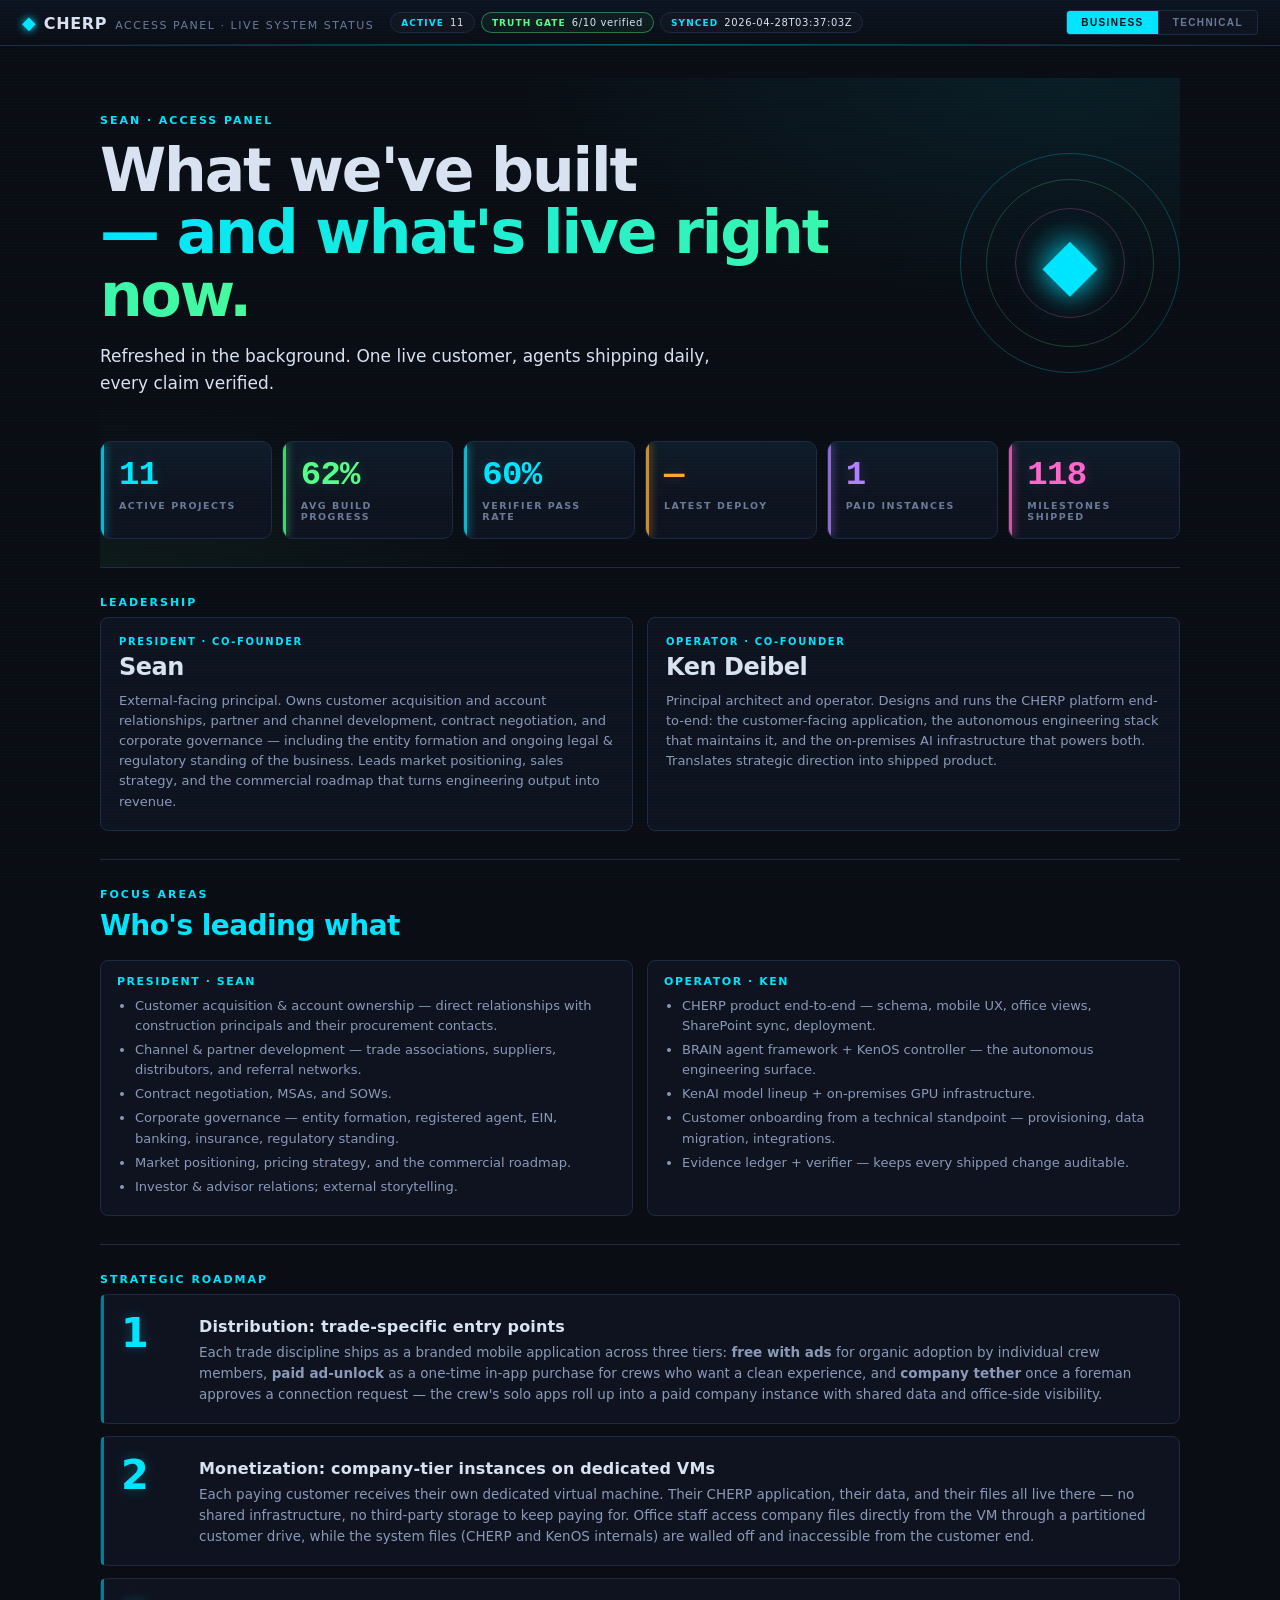
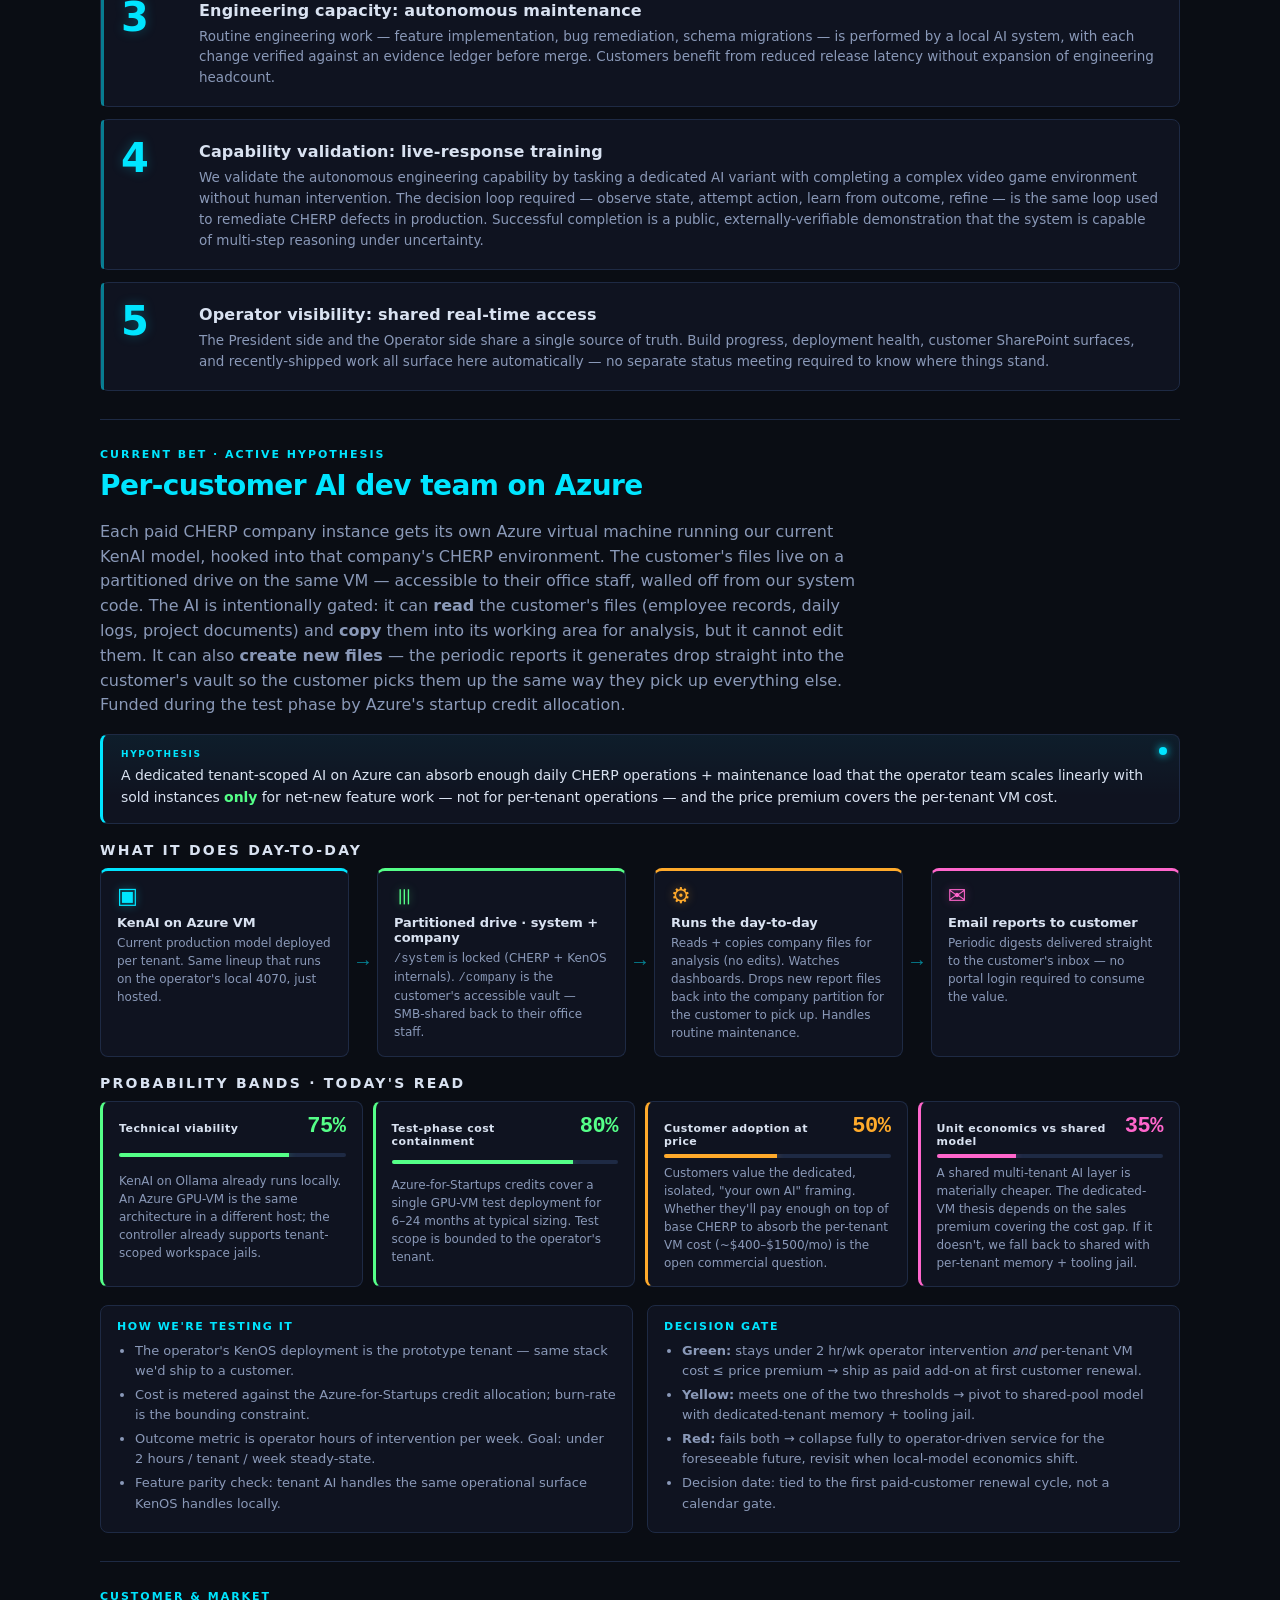
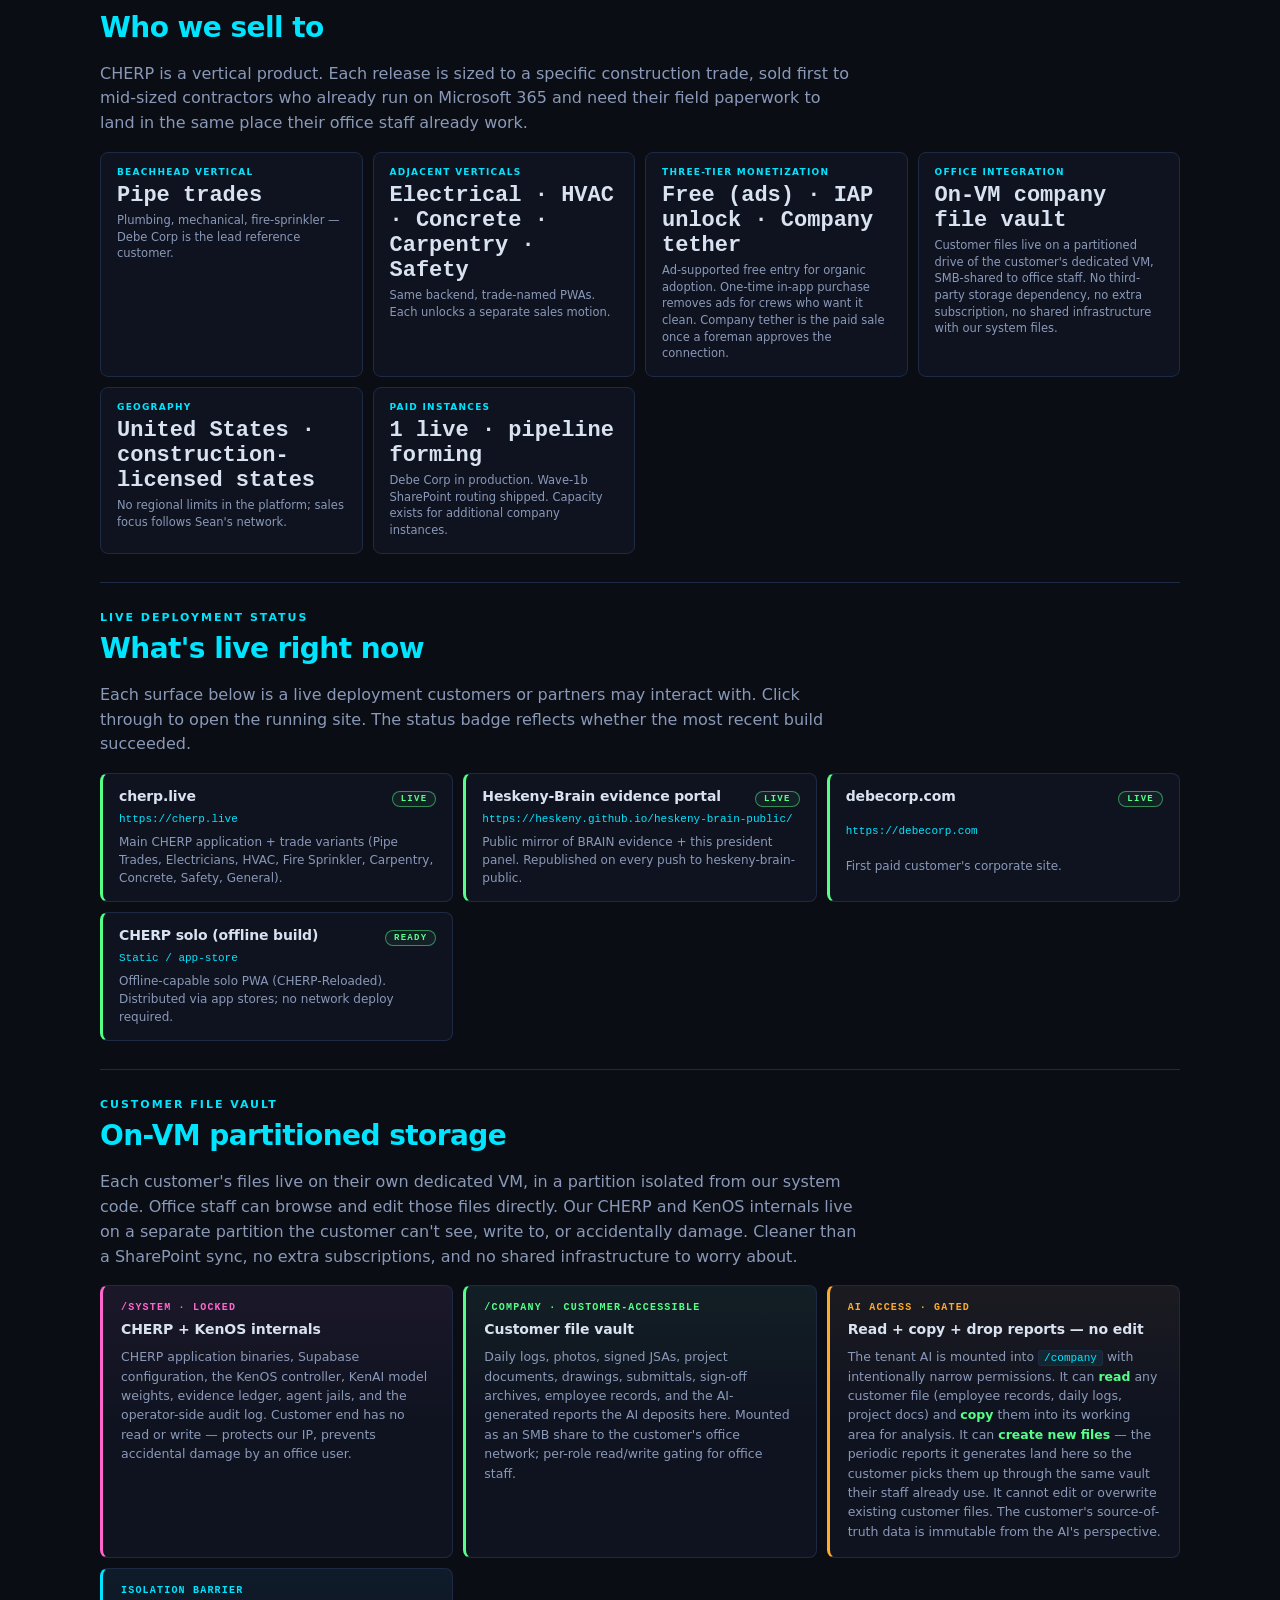
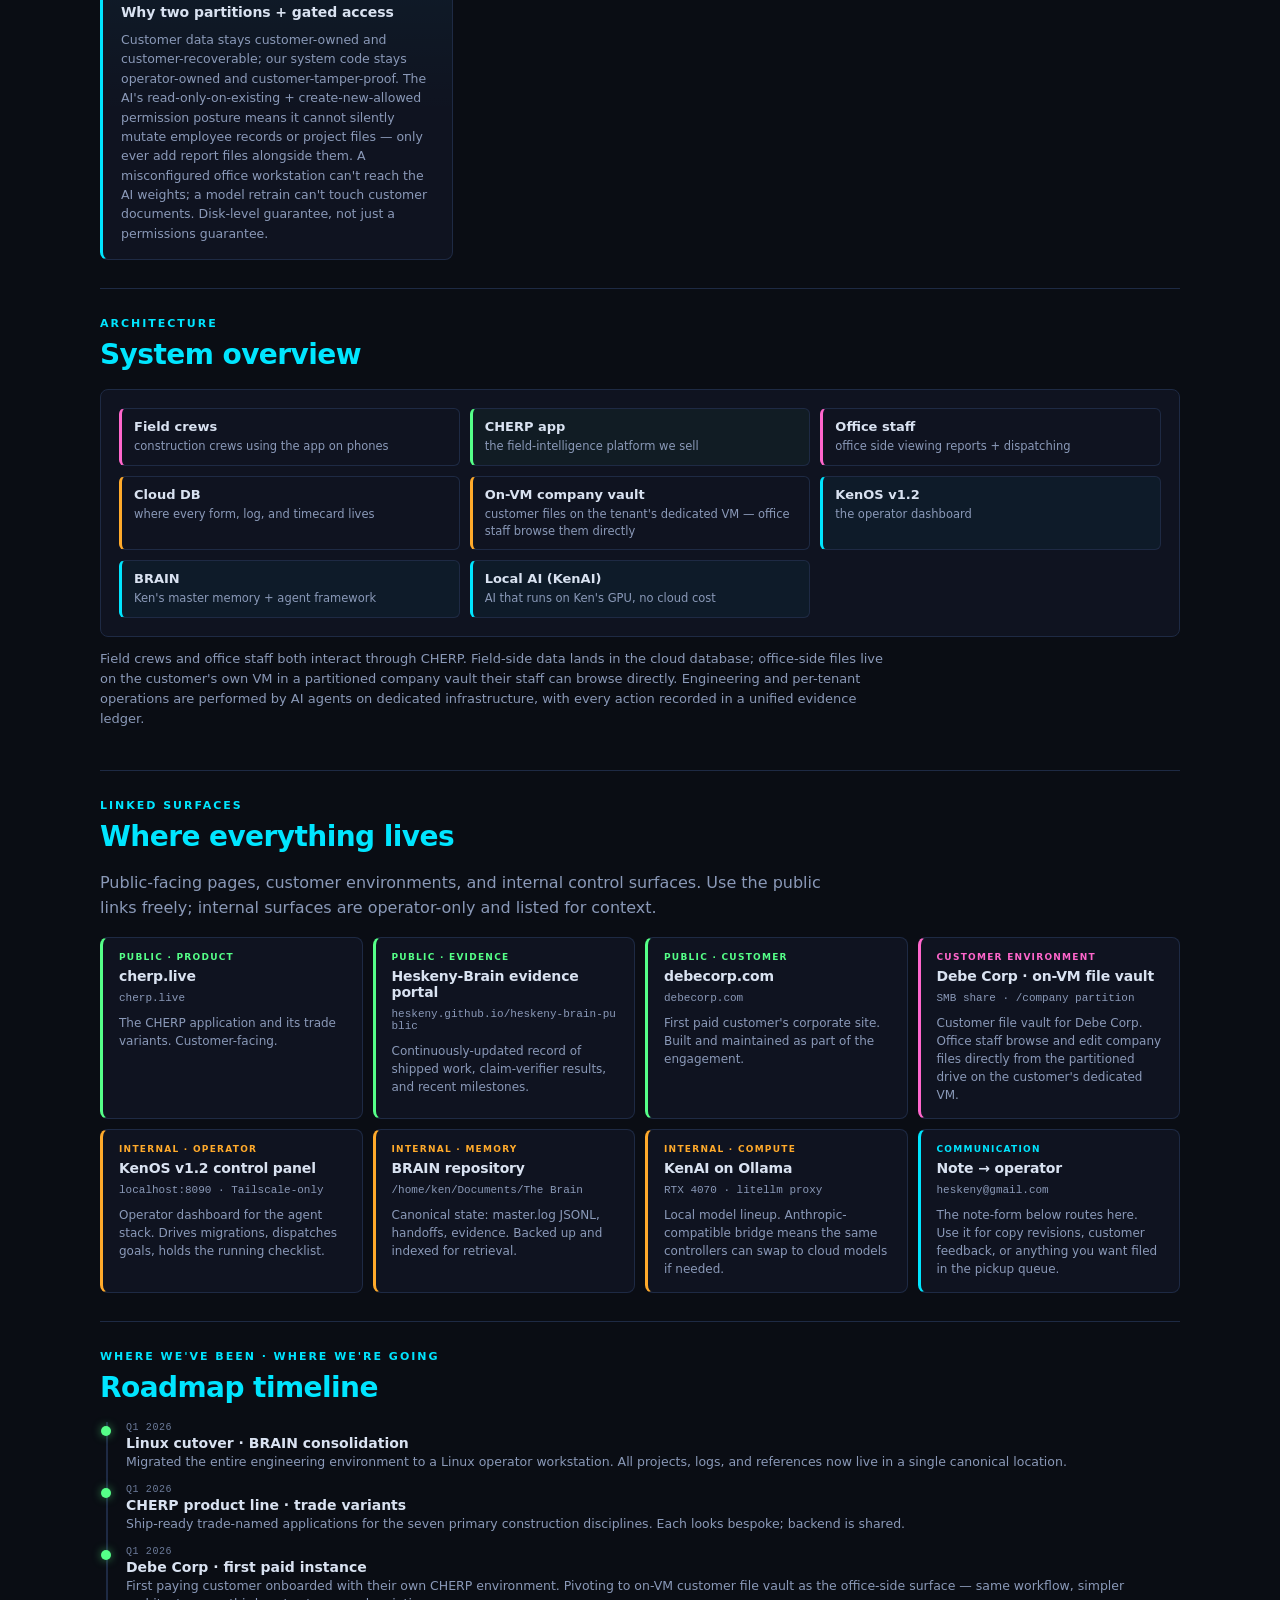
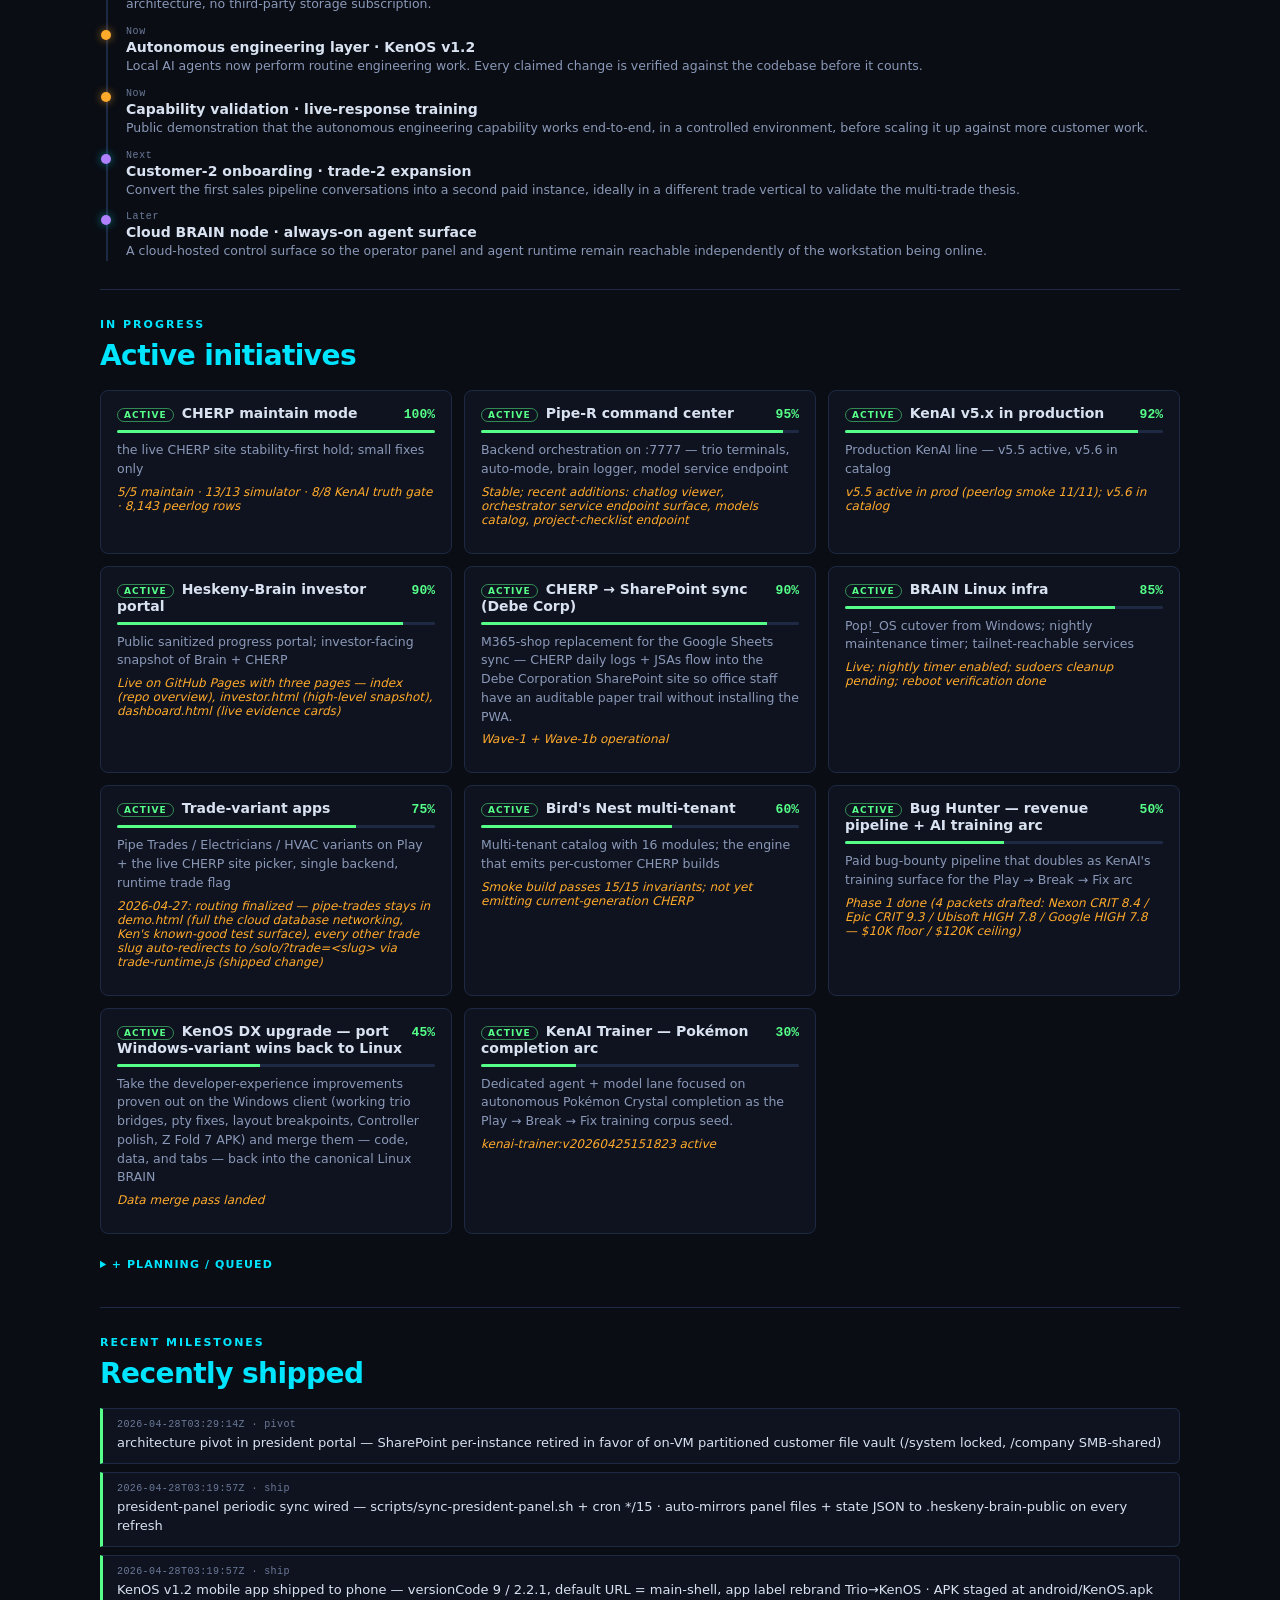
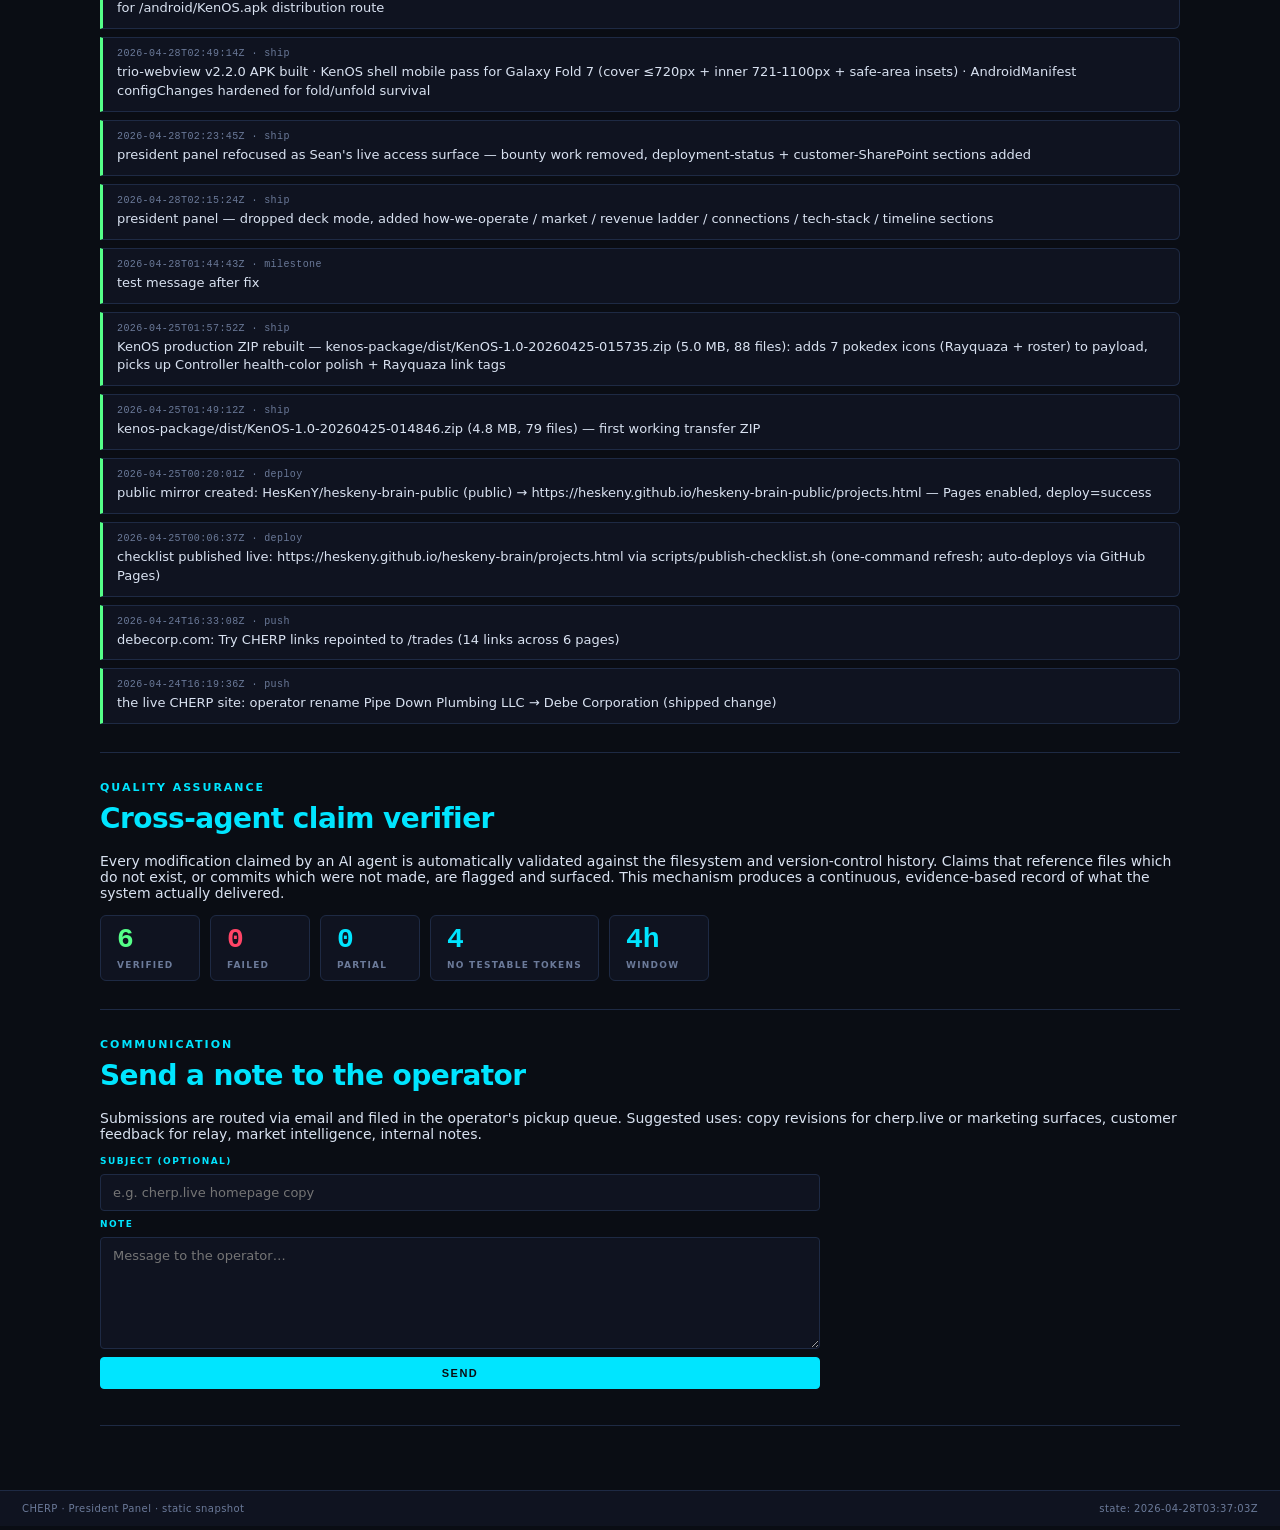
==== commit 6f3bc3bc: "president panel — periodic sync 2026-04-28T03:37:03Z" ====
--- a/site/president/index.html
+++ b/site/president/index.html
@@ -176,8 +176,8 @@
   <section class="section bet">
     <div class="eyebrow">Current bet · active hypothesis</div>
     <h2>Per-customer AI dev team on Azure</h2>
-    <p class="lede biz">Each paid CHERP company instance gets its own Azure virtual machine running our current KenAI model, hooked directly into that company's CHERP environment. The customer's files live on a partitioned drive on the same VM — accessible to their office staff, walled off from our system code. The AI runs the day-to-day: it processes field-side data as it lands, watches the dashboards, runs the routine maintenance, and emails periodic reports straight to the customer's inbox. Funded during the test phase by Azure's startup credit allocation; if it works, every paying customer ships with what is effectively a private AI dev team without the operator team having to grow.</p>
-    <p class="lede tech">Per-tenant Azure VM running the current KenAI model on Ollama. Two-partition disk layout: <code>/system</code> holds CHERP + KenOS internals (read-only to customer); <code>/company</code> is the customer's accessible file vault (SMB-shared, role-gated). Tenant-scoped KenOS variant jailed to the workspace. Daily-operations loop processes inbound field data, runs scheduled maintenance, and emits report digests via SMTP. SharePoint integration retired in favor of the on-VM partitioned vault — fewer moving parts, cleaner isolation, no third-party storage dependency.</p>
+    <p class="lede biz">Each paid CHERP company instance gets its own Azure virtual machine running our current KenAI model, hooked into that company's CHERP environment. The customer's files live on a partitioned drive on the same VM — accessible to their office staff, walled off from our system code. The AI is intentionally gated: it can <strong>read</strong> the customer's files (employee records, daily logs, project documents) and <strong>copy</strong> them into its working area for analysis, but it cannot edit them. It can also <strong>create new files</strong> — the periodic reports it generates drop straight into the customer's vault so the customer picks them up the same way they pick up everything else. Funded during the test phase by Azure's startup credit allocation.</p>
+    <p class="lede tech">Per-tenant Azure VM running the current KenAI model on Ollama. Two-partition disk layout: <code>/system</code> holds CHERP + KenOS internals (read-only to customer); <code>/company</code> is the customer's accessible file vault (SMB-shared, role-gated). Tenant-scoped KenOS variant jailed to the workspace. AI-side mount of <code>/company</code> uses a narrow capability set: <code>read</code>, <code>copy-out</code>, and <code>create-new</code> only — no <code>write-existing</code>, no <code>delete</code>. Customer source-of-truth files are immutable to the AI; only AI-authored report files land back in <code>/company</code>. SharePoint integration retired in favor of the on-VM partitioned vault.</p>
 
     <div class="bet-hyp">
       <div class="bh-label">Hypothesis</div>
@@ -201,7 +201,7 @@
       <div class="op-step">
         <div class="op-icon">⚙</div>
         <div class="op-title">Runs the day-to-day</div>
-        <div class="op-note">Processes daily logs, photos, and JSAs as they land. Watches dashboards. Files company-side outputs into the company partition. Handles routine maintenance.</div>
+        <div class="op-note">Reads + copies company files for analysis (no edits). Watches dashboards. Drops new report files back into the company partition for the customer to pick up. Handles routine maintenance.</div>
       </div>
       <div class="op-arrow">→</div>
       <div class="op-step">
@@ -321,12 +321,17 @@
       <div class="vault-tile company">
         <div class="vt-tag">/company · customer-accessible</div>
         <div class="vt-title">Customer file vault</div>
-        <div class="vt-note">Daily logs, photos, signed JSAs, project documents, drawings, submittals, sign-off archives, and the AI-generated reports. Mounted as an SMB share to the customer's office network; per-role read/write gating. This is the surface customer staff actually use day-to-day.</div>
+        <div class="vt-note">Daily logs, photos, signed JSAs, project documents, drawings, submittals, sign-off archives, employee records, and the AI-generated reports the AI deposits here. Mounted as an SMB share to the customer's office network; per-role read/write gating for office staff.</div>
+      </div>
+      <div class="vault-tile gated">
+        <div class="vt-tag">AI access · gated</div>
+        <div class="vt-title">Read + copy + drop reports — no edit</div>
+        <div class="vt-note">The tenant AI is mounted into <code>/company</code> with intentionally narrow permissions. It can <strong>read</strong> any customer file (employee records, daily logs, project docs) and <strong>copy</strong> them into its working area for analysis. It can <strong>create new files</strong> — the periodic reports it generates land here so the customer picks them up through the same vault their staff already use. It cannot edit or overwrite existing customer files. The customer's source-of-truth data is immutable from the AI's perspective.</div>
       </div>
       <div class="vault-tile barrier">
         <div class="vt-tag">Isolation barrier</div>
-        <div class="vt-title">Why two partitions</div>
-        <div class="vt-note">Customer data stays customer-owned and customer-recoverable; our system code stays operator-owned and customer-tamper-proof. A misconfigured office workstation can't reach the AI weights; a model retrain on our side can't accidentally touch customer documents. Disk-level guarantee, not just a permissions guarantee.</div>
+        <div class="vt-title">Why two partitions + gated access</div>
+        <div class="vt-note">Customer data stays customer-owned and customer-recoverable; our system code stays operator-owned and customer-tamper-proof. The AI's read-only-on-existing + create-new-allowed permission posture means it cannot silently mutate employee records or project files — only ever add report files alongside them. A misconfigured office workstation can't reach the AI weights; a model retrain can't touch customer documents. Disk-level guarantee, not just a permissions guarantee.</div>
       </div>
     </div>
   </section>
--- a/site/president/style.css
+++ b/site/president/style.css
@@ -841,6 +841,14 @@
   background: linear-gradient(180deg, rgba(0,229,255,.04), transparent 50%);
   pointer-events: none;
 }
+.vault-tile.gated   { border-left-color: var(--amber); }
+.vault-tile.gated::before {
+  content: ""; position: absolute; inset: 0;
+  background: linear-gradient(180deg, rgba(255,170,43,.05), transparent 50%);
+  pointer-events: none;
+}
+.vault-tile.gated   .vt-tag   { color: var(--amber); }
+.vault-tile.gated   strong    { color: var(--lime); font-weight: 700; }
 .vault-tile > * { position: relative; z-index: 1; }
 .vault-tile .vt-tag {
   font: 10px ui-monospace, Menlo, Consolas, monospace;
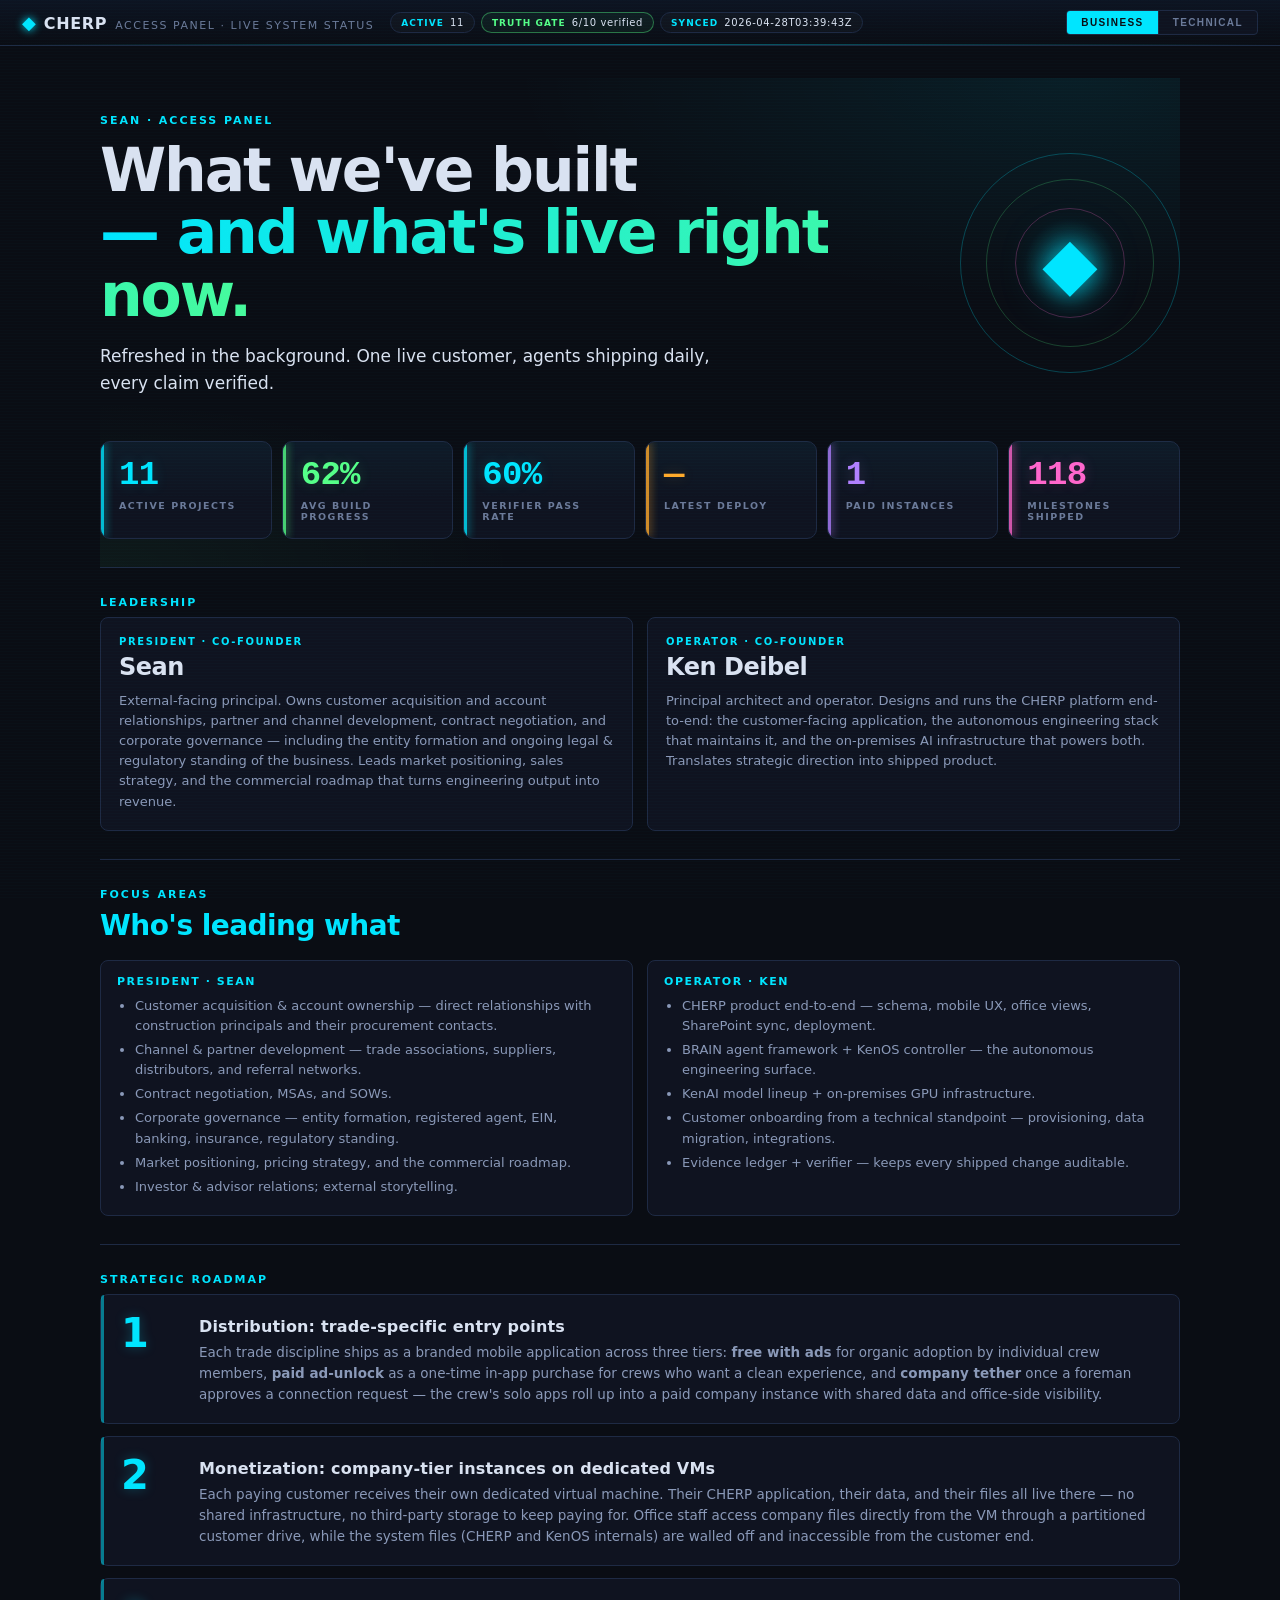
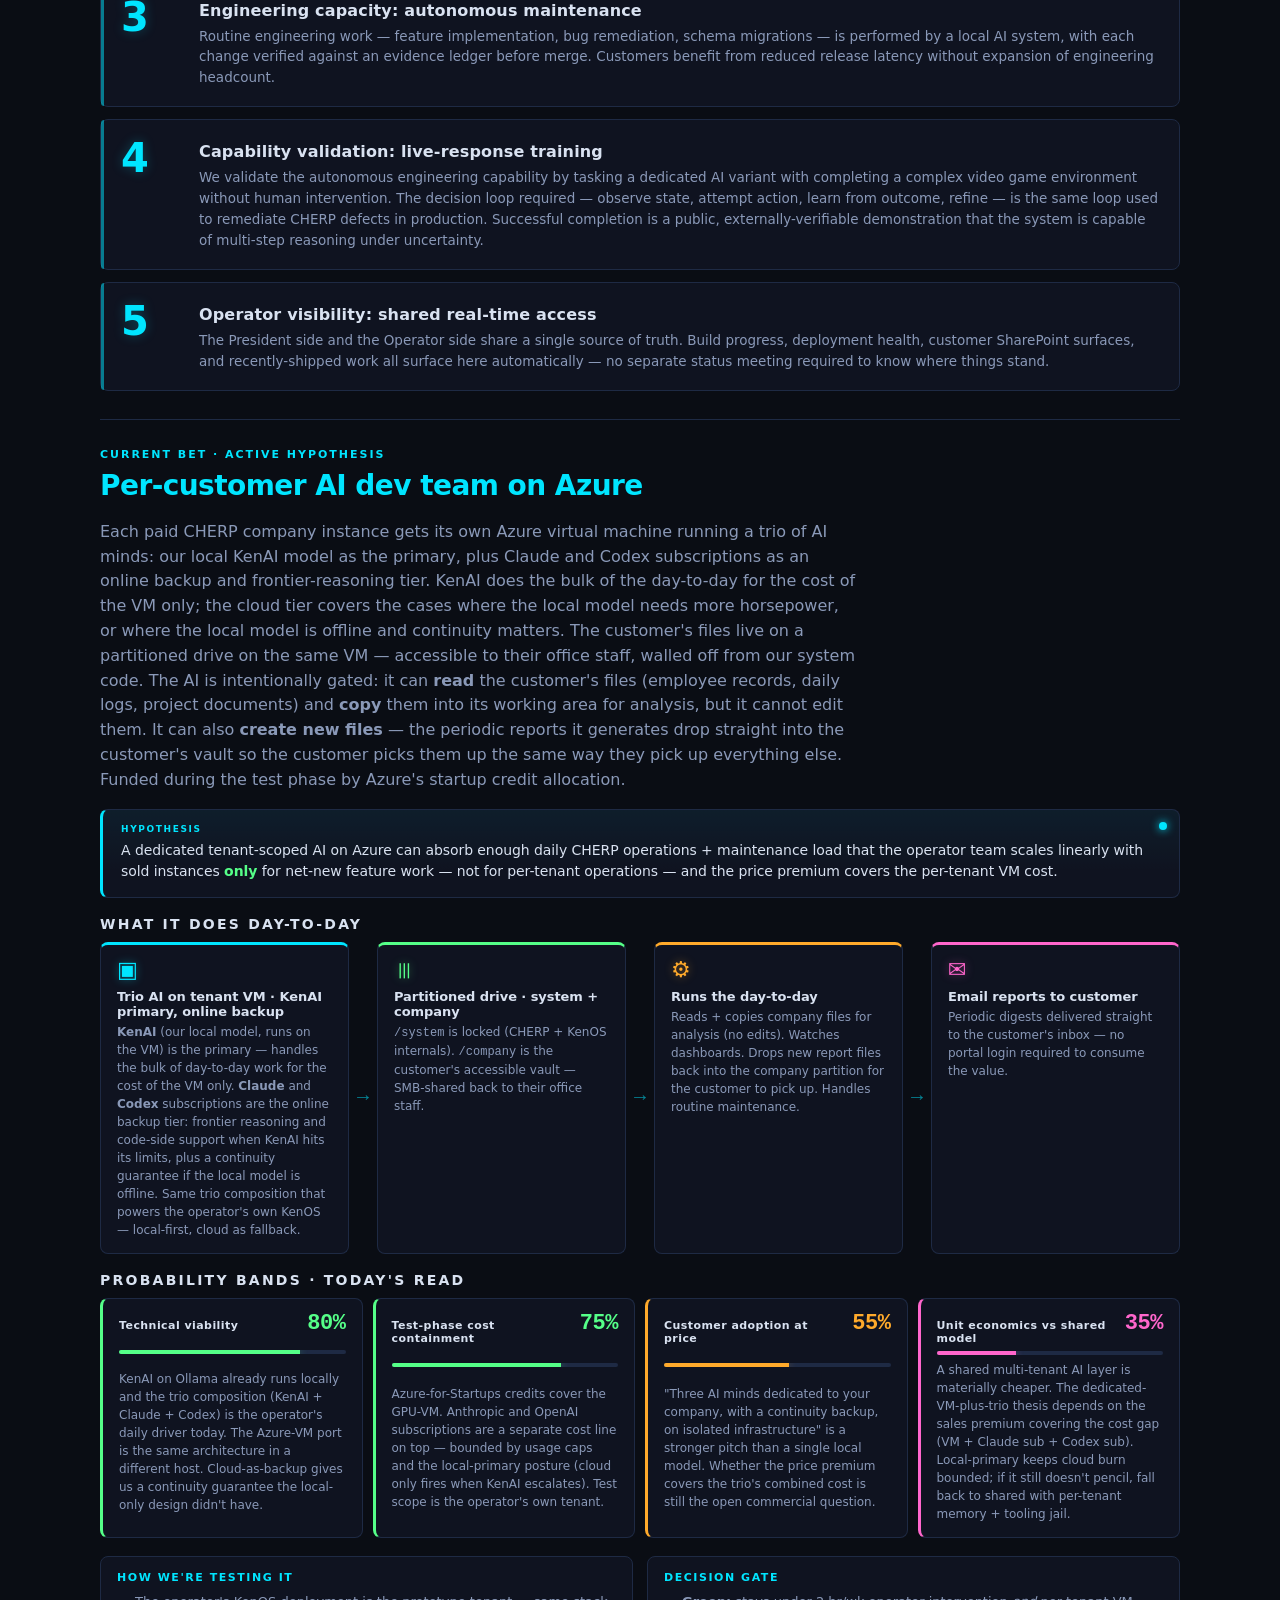
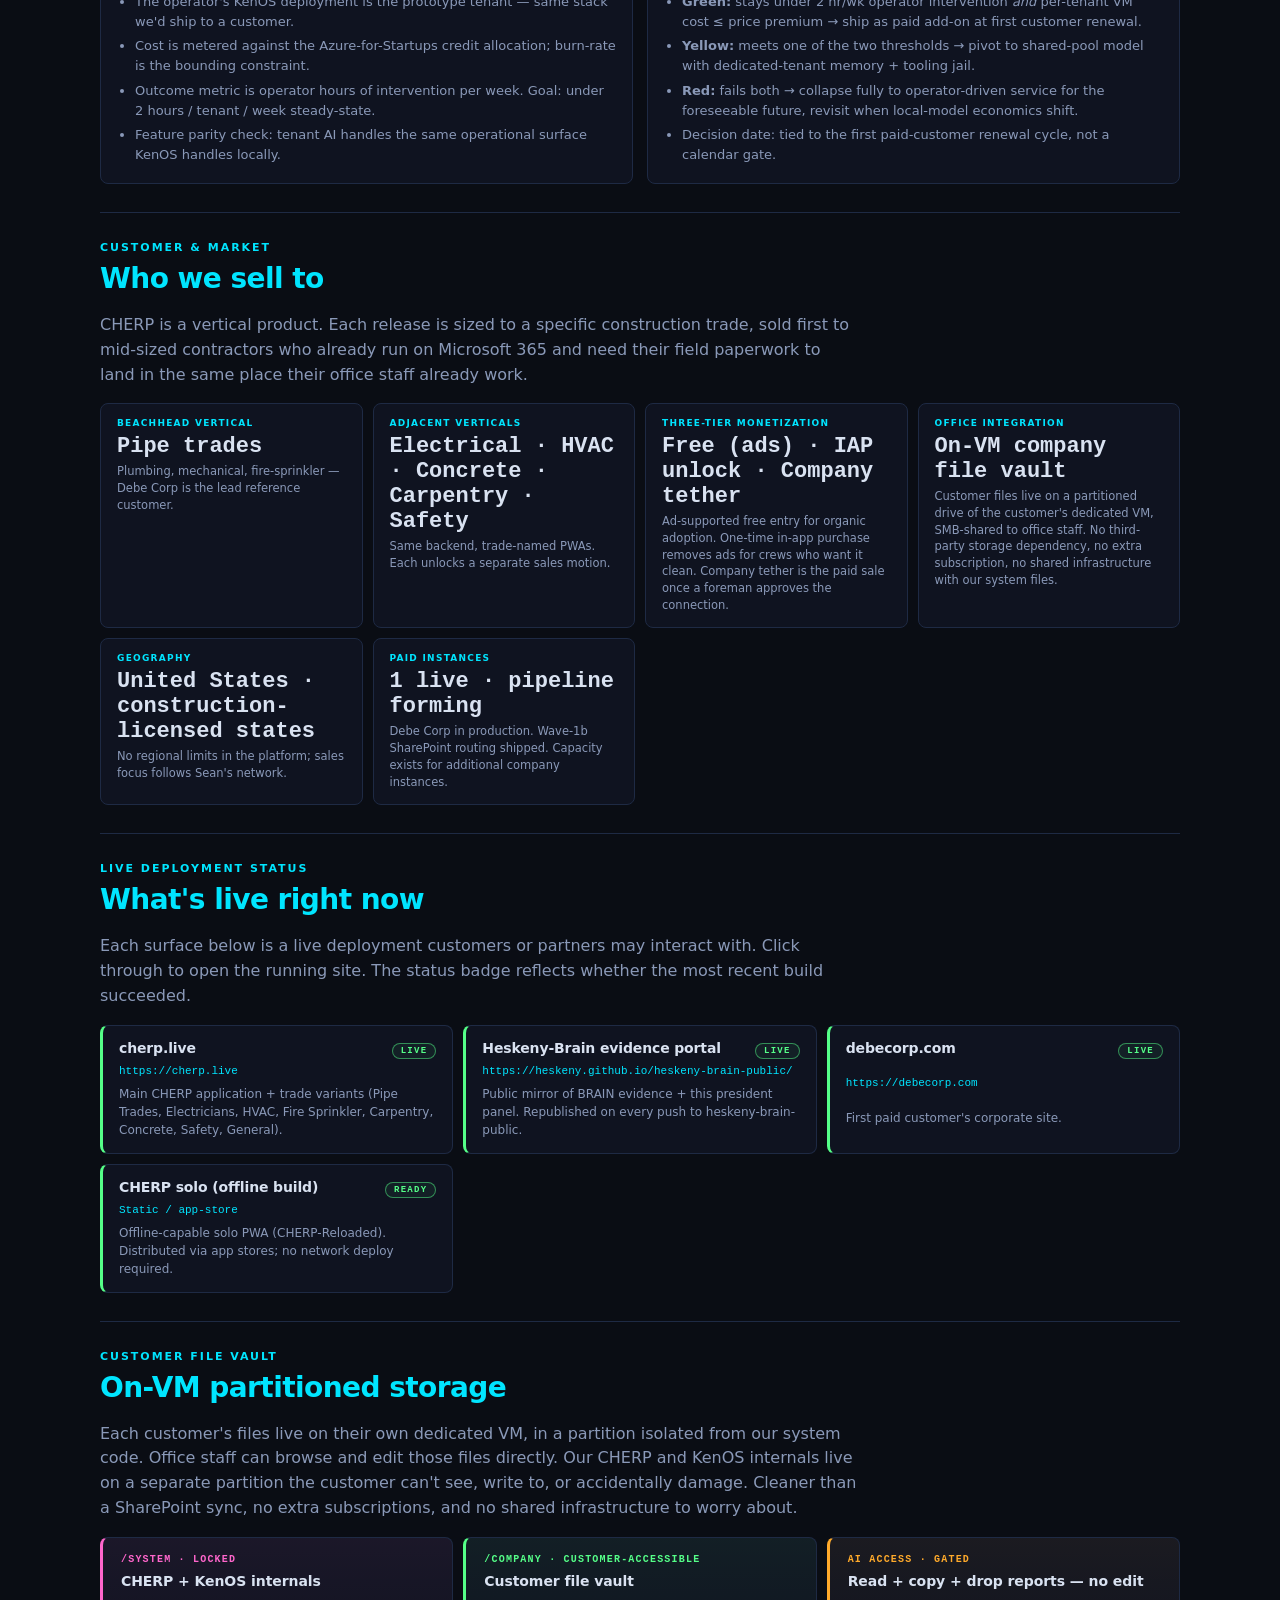
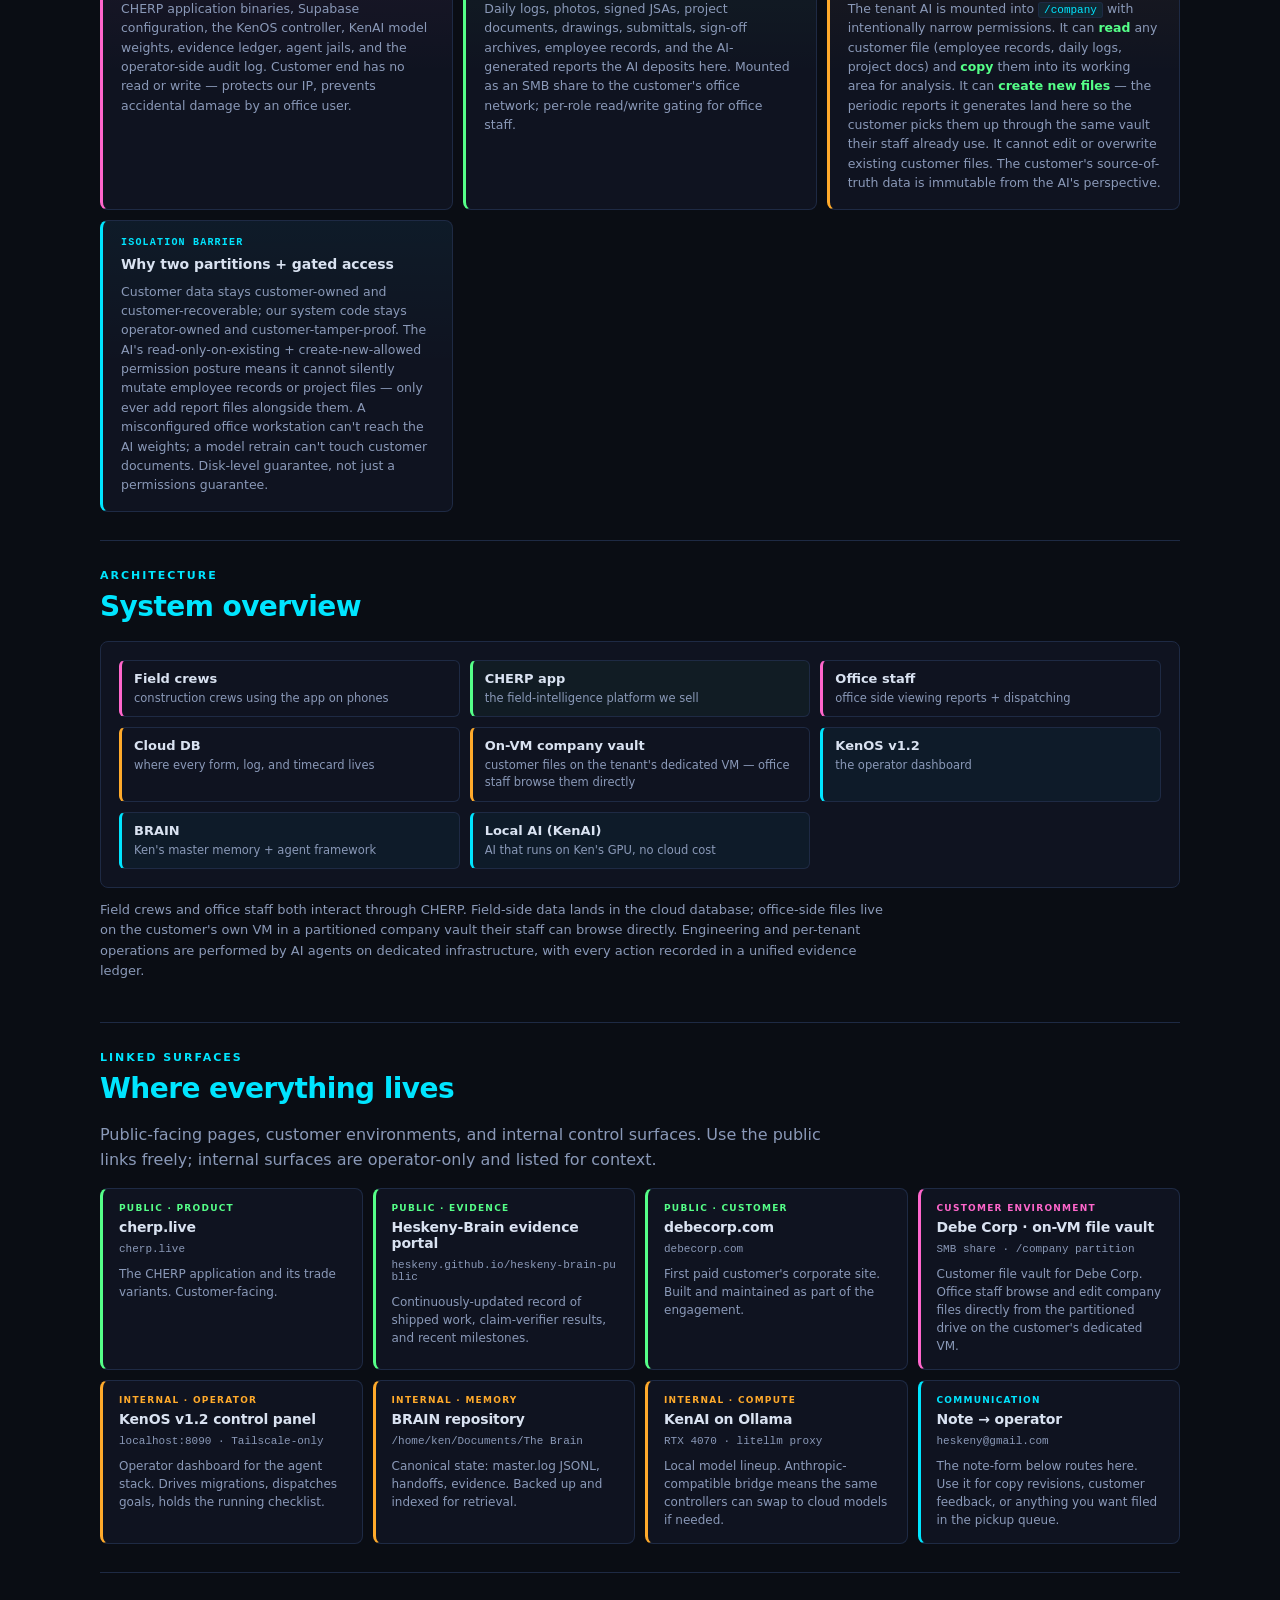
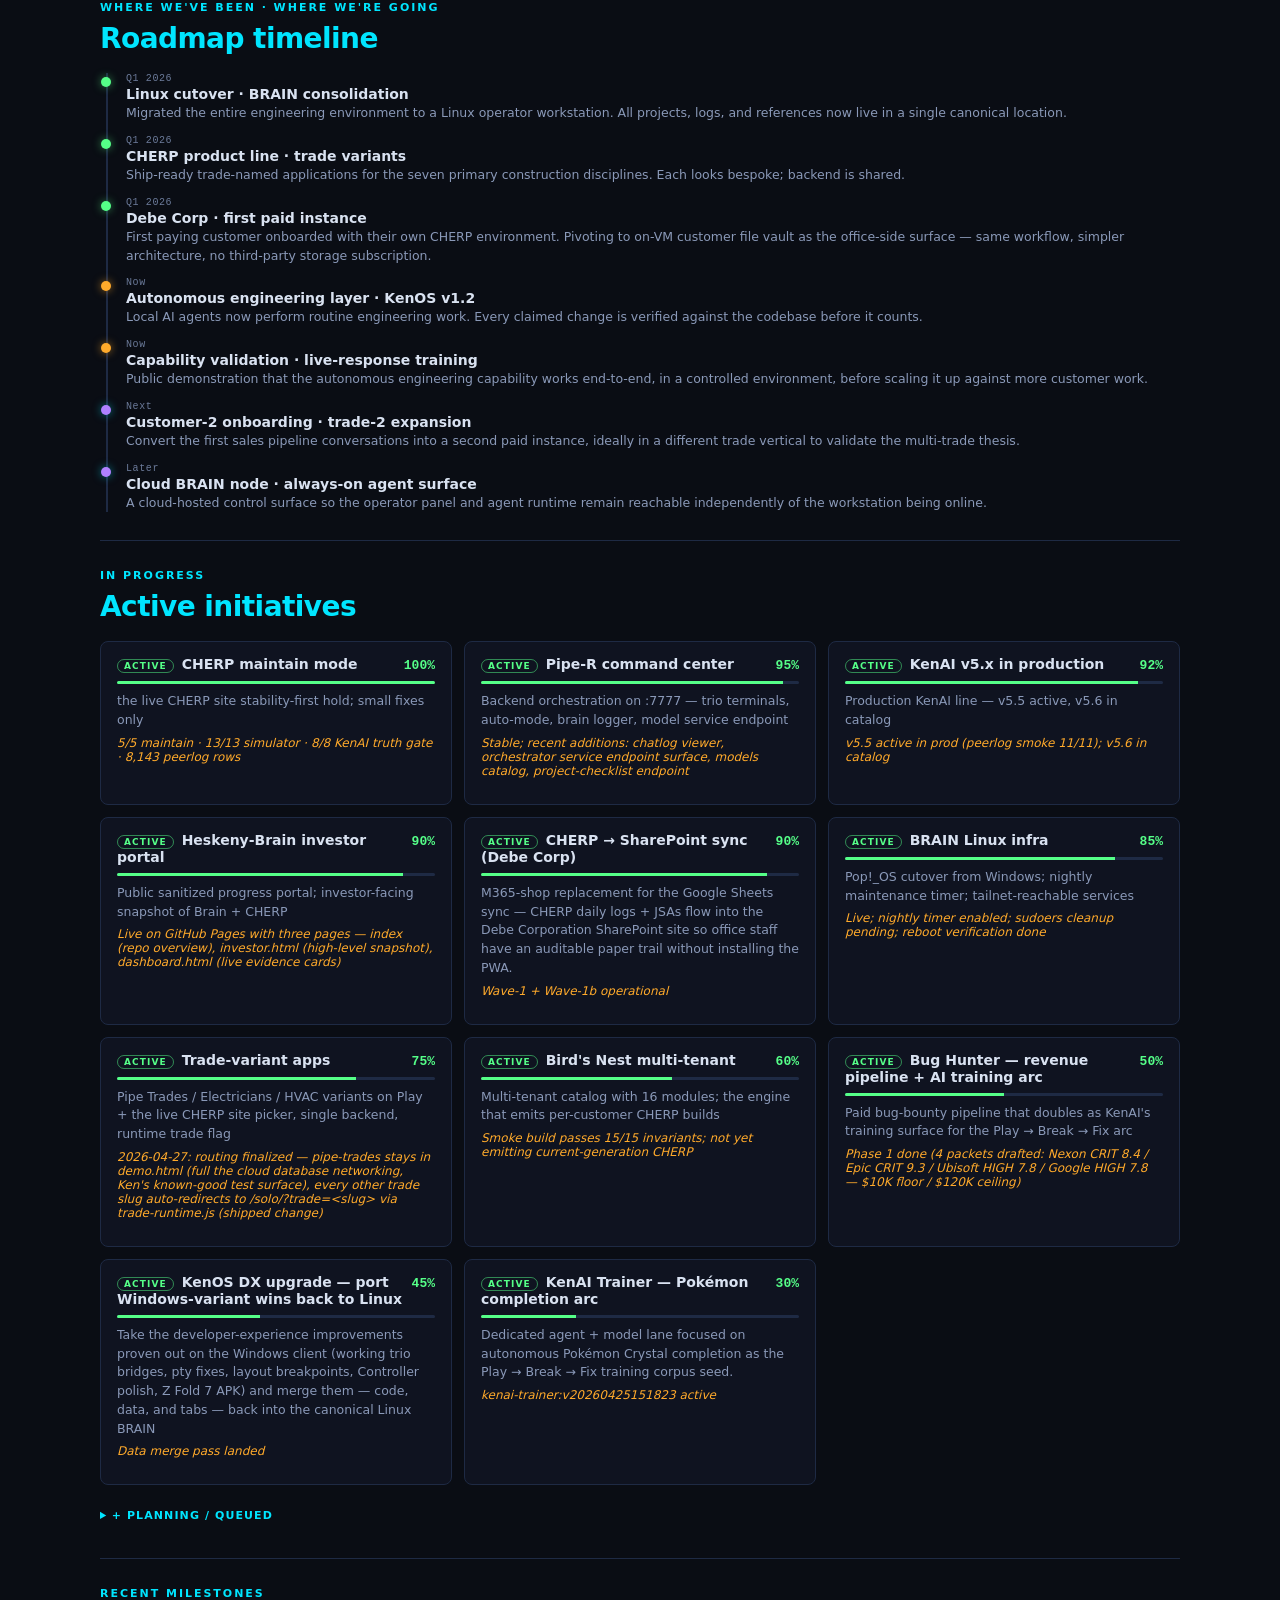
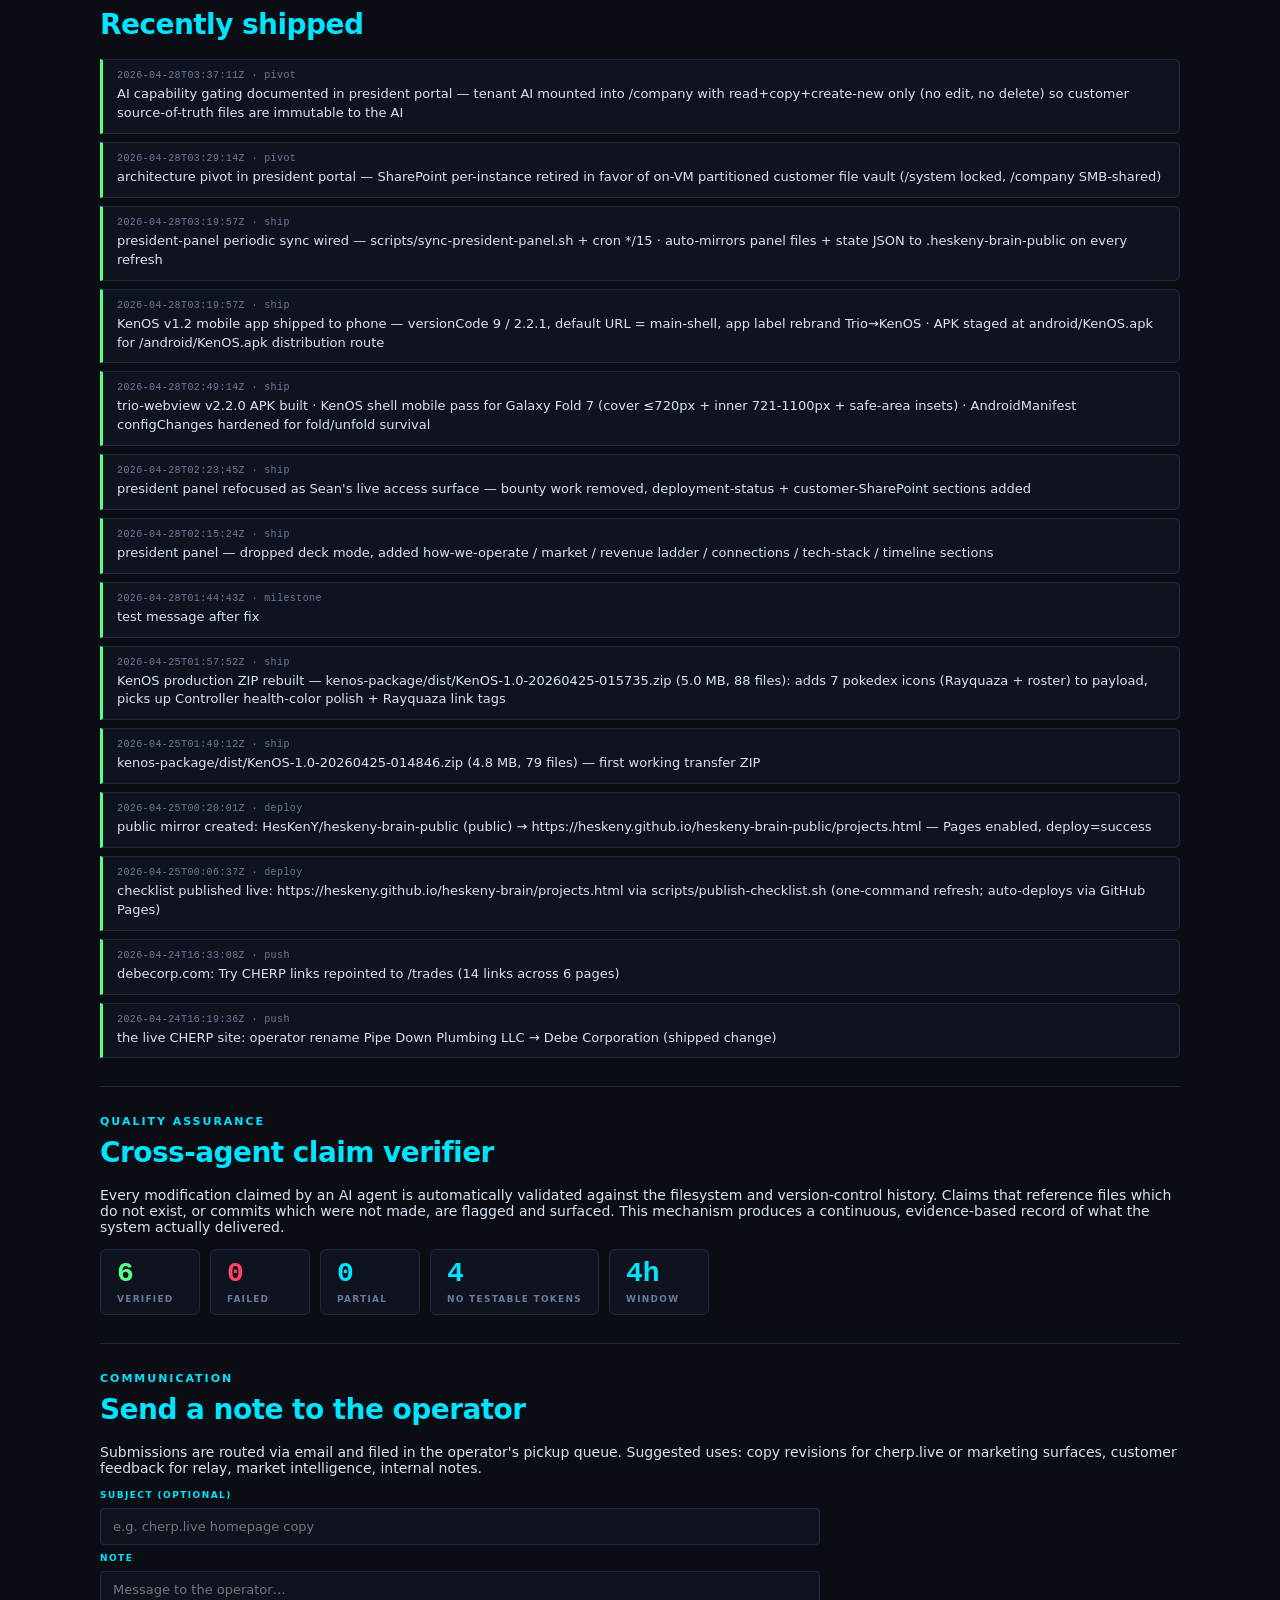
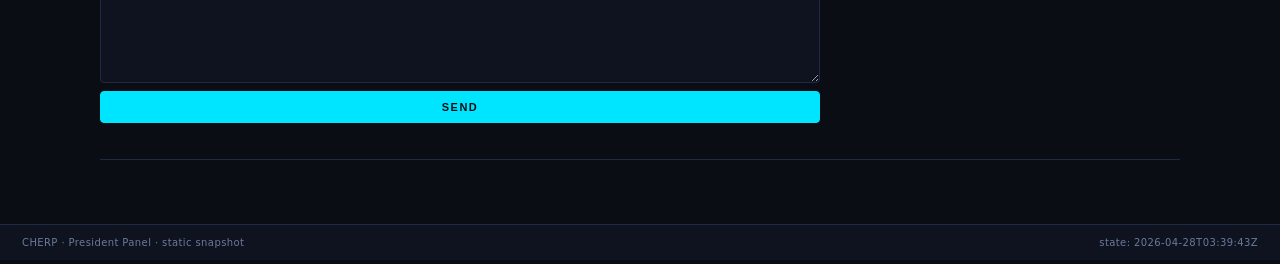
==== commit 48bd9d5d: "president panel — periodic sync 2026-04-28T03:39:43Z" ====
--- a/site/president/index.html
+++ b/site/president/index.html
@@ -176,8 +176,8 @@
   <section class="section bet">
     <div class="eyebrow">Current bet · active hypothesis</div>
     <h2>Per-customer AI dev team on Azure</h2>
-    <p class="lede biz">Each paid CHERP company instance gets its own Azure virtual machine running our current KenAI model, hooked into that company's CHERP environment. The customer's files live on a partitioned drive on the same VM — accessible to their office staff, walled off from our system code. The AI is intentionally gated: it can <strong>read</strong> the customer's files (employee records, daily logs, project documents) and <strong>copy</strong> them into its working area for analysis, but it cannot edit them. It can also <strong>create new files</strong> — the periodic reports it generates drop straight into the customer's vault so the customer picks them up the same way they pick up everything else. Funded during the test phase by Azure's startup credit allocation.</p>
-    <p class="lede tech">Per-tenant Azure VM running the current KenAI model on Ollama. Two-partition disk layout: <code>/system</code> holds CHERP + KenOS internals (read-only to customer); <code>/company</code> is the customer's accessible file vault (SMB-shared, role-gated). Tenant-scoped KenOS variant jailed to the workspace. AI-side mount of <code>/company</code> uses a narrow capability set: <code>read</code>, <code>copy-out</code>, and <code>create-new</code> only — no <code>write-existing</code>, no <code>delete</code>. Customer source-of-truth files are immutable to the AI; only AI-authored report files land back in <code>/company</code>. SharePoint integration retired in favor of the on-VM partitioned vault.</p>
+    <p class="lede biz">Each paid CHERP company instance gets its own Azure virtual machine running a trio of AI minds: our local KenAI model as the primary, plus Claude and Codex subscriptions as an online backup and frontier-reasoning tier. KenAI does the bulk of the day-to-day for the cost of the VM only; the cloud tier covers the cases where the local model needs more horsepower, or where the local model is offline and continuity matters. The customer's files live on a partitioned drive on the same VM — accessible to their office staff, walled off from our system code. The AI is intentionally gated: it can <strong>read</strong> the customer's files (employee records, daily logs, project documents) and <strong>copy</strong> them into its working area for analysis, but it cannot edit them. It can also <strong>create new files</strong> — the periodic reports it generates drop straight into the customer's vault so the customer picks them up the same way they pick up everything else. Funded during the test phase by Azure's startup credit allocation.</p>
+    <p class="lede tech">Per-tenant Azure VM running the trio: KenAI on Ollama (local primary), Claude API, and Codex API (cloud backup + frontier). Tenant-scoped KenOS variant routes through litellm so the model is swappable without code change. Two-partition disk layout: <code>/system</code> holds CHERP + KenOS internals (read-only to customer); <code>/company</code> is the customer's accessible file vault (SMB-shared, role-gated). AI-side mount of <code>/company</code> uses a narrow capability set: <code>read</code>, <code>copy-out</code>, and <code>create-new</code> only — no <code>write-existing</code>, no <code>delete</code>. Customer source-of-truth files are immutable to the AI; only AI-authored report files land back in <code>/company</code>. SharePoint integration retired in favor of the on-VM partitioned vault.</p>
 
     <div class="bet-hyp">
       <div class="bh-label">Hypothesis</div>
@@ -188,8 +188,8 @@
     <div class="op-flow">
       <div class="op-step">
         <div class="op-icon">▣</div>
-        <div class="op-title">KenAI on Azure VM</div>
-        <div class="op-note">Current production model deployed per tenant. Same lineup that runs on the operator's local 4070, just hosted.</div>
+        <div class="op-title">Trio AI on tenant VM · KenAI primary, online backup</div>
+        <div class="op-note"><strong>KenAI</strong> (our local model, runs on the VM) is the primary — handles the bulk of day-to-day work for the cost of the VM only. <strong>Claude</strong> and <strong>Codex</strong> subscriptions are the online backup tier: frontier reasoning and code-side support when KenAI hits its limits, plus a continuity guarantee if the local model is offline. Same trio composition that powers the operator's own KenOS — local-first, cloud as fallback.</div>
       </div>
       <div class="op-arrow">→</div>
       <div class="op-step">
@@ -214,24 +214,24 @@
     <h3 style="margin-top:18px;color:var(--text);font-size:14px;letter-spacing:0.16em;text-transform:uppercase;font-weight:800;">Probability bands · today's read</h3>
     <div class="prob-grid">
       <div class="prob-tile high">
-        <div class="pt-row1"><span class="pt-label">Technical viability</span><span class="pt-value">75%</span></div>
+        <div class="pt-row1"><span class="pt-label">Technical viability</span><span class="pt-value">80%</span></div>
+        <div class="pt-bar"><div class="pt-fill" style="width:80%"></div></div>
+        <div class="pt-note">KenAI on Ollama already runs locally and the trio composition (KenAI + Claude + Codex) is the operator's daily driver today. The Azure-VM port is the same architecture in a different host. Cloud-as-backup gives us a continuity guarantee the local-only design didn't have.</div>
+      </div>
+      <div class="prob-tile high">
+        <div class="pt-row1"><span class="pt-label">Test-phase cost containment</span><span class="pt-value">75%</span></div>
         <div class="pt-bar"><div class="pt-fill" style="width:75%"></div></div>
-        <div class="pt-note">KenAI on Ollama already runs locally. An Azure GPU-VM is the same architecture in a different host; the controller already supports tenant-scoped workspace jails.</div>
-      </div>
-      <div class="prob-tile high">
-        <div class="pt-row1"><span class="pt-label">Test-phase cost containment</span><span class="pt-value">80%</span></div>
-        <div class="pt-bar"><div class="pt-fill" style="width:80%"></div></div>
-        <div class="pt-note">Azure-for-Startups credits cover a single GPU-VM test deployment for 6–24 months at typical sizing. Test scope is bounded to the operator's tenant.</div>
+        <div class="pt-note">Azure-for-Startups credits cover the GPU-VM. Anthropic and OpenAI subscriptions are a separate cost line on top — bounded by usage caps and the local-primary posture (cloud only fires when KenAI escalates). Test scope is the operator's own tenant.</div>
       </div>
       <div class="prob-tile mid">
-        <div class="pt-row1"><span class="pt-label">Customer adoption at price</span><span class="pt-value">50%</span></div>
-        <div class="pt-bar"><div class="pt-fill" style="width:50%"></div></div>
-        <div class="pt-note">Customers value the dedicated, isolated, "your own AI" framing. Whether they'll pay enough on top of base CHERP to absorb the per-tenant VM cost (~$400–$1500/mo) is the open commercial question.</div>
+        <div class="pt-row1"><span class="pt-label">Customer adoption at price</span><span class="pt-value">55%</span></div>
+        <div class="pt-bar"><div class="pt-fill" style="width:55%"></div></div>
+        <div class="pt-note">"Three AI minds dedicated to your company, with a continuity backup, on isolated infrastructure" is a stronger pitch than a single local model. Whether the price premium covers the trio's combined cost is still the open commercial question.</div>
       </div>
       <div class="prob-tile low">
         <div class="pt-row1"><span class="pt-label">Unit economics vs shared model</span><span class="pt-value">35%</span></div>
         <div class="pt-bar"><div class="pt-fill" style="width:35%"></div></div>
-        <div class="pt-note">A shared multi-tenant AI layer is materially cheaper. The dedicated-VM thesis depends on the sales premium covering the cost gap. If it doesn't, we fall back to shared with per-tenant memory + tooling jail.</div>
+        <div class="pt-note">A shared multi-tenant AI layer is materially cheaper. The dedicated-VM-plus-trio thesis depends on the sales premium covering the cost gap (VM + Claude sub + Codex sub). Local-primary keeps cloud burn bounded; if it still doesn't pencil, fall back to shared with per-tenant memory + tooling jail.</div>
       </div>
     </div>
 
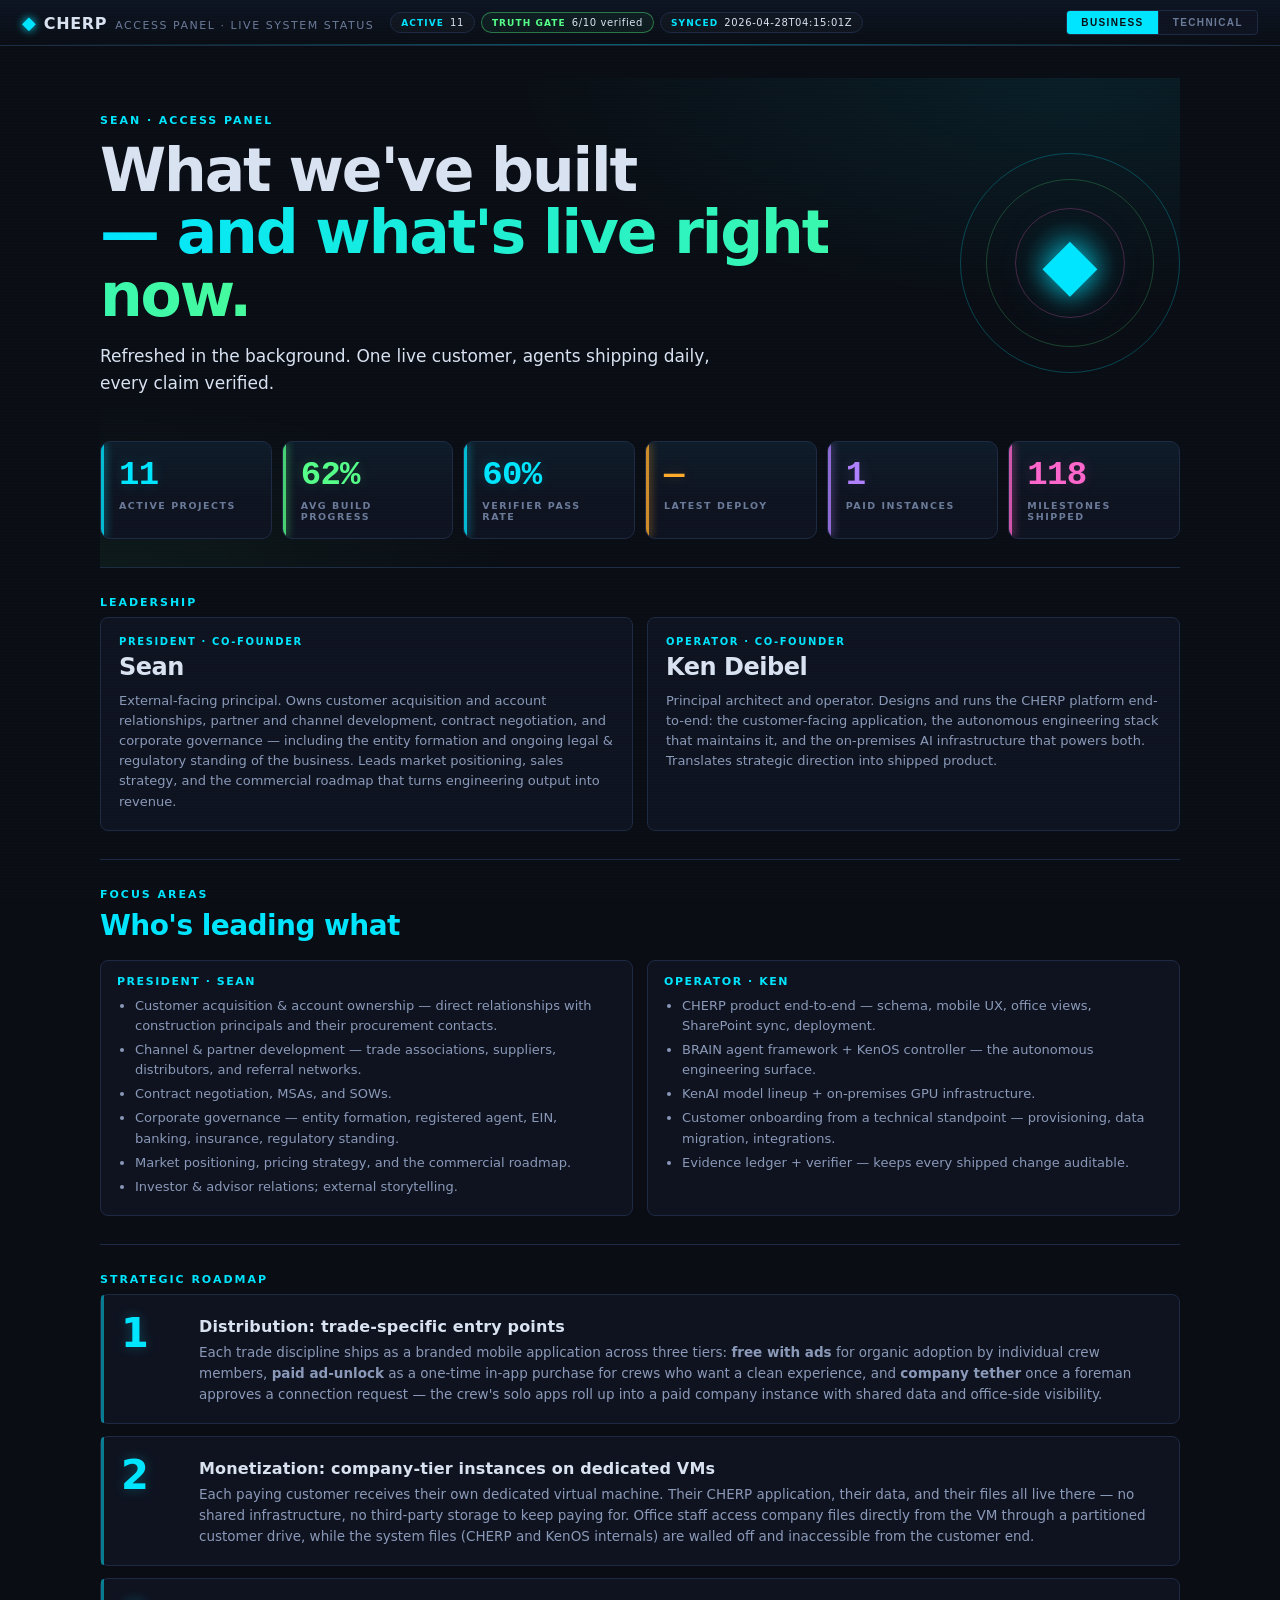
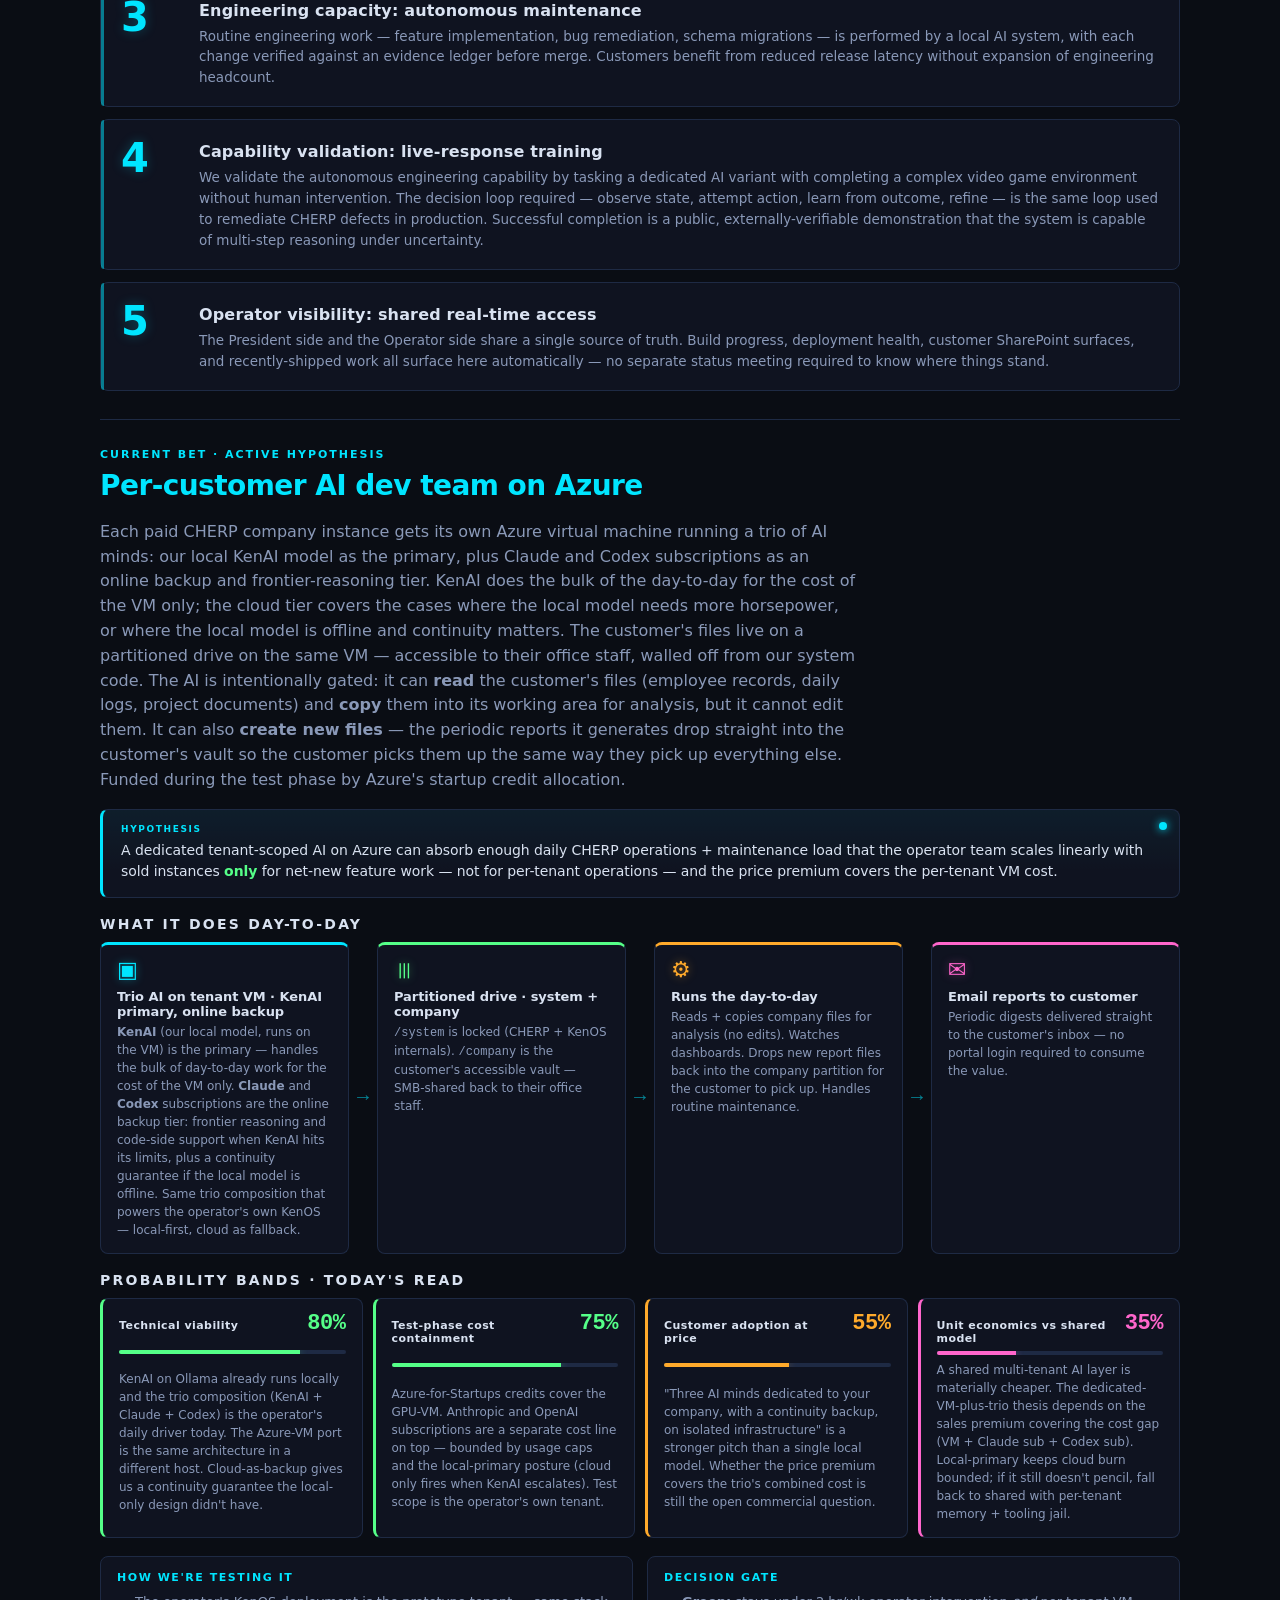
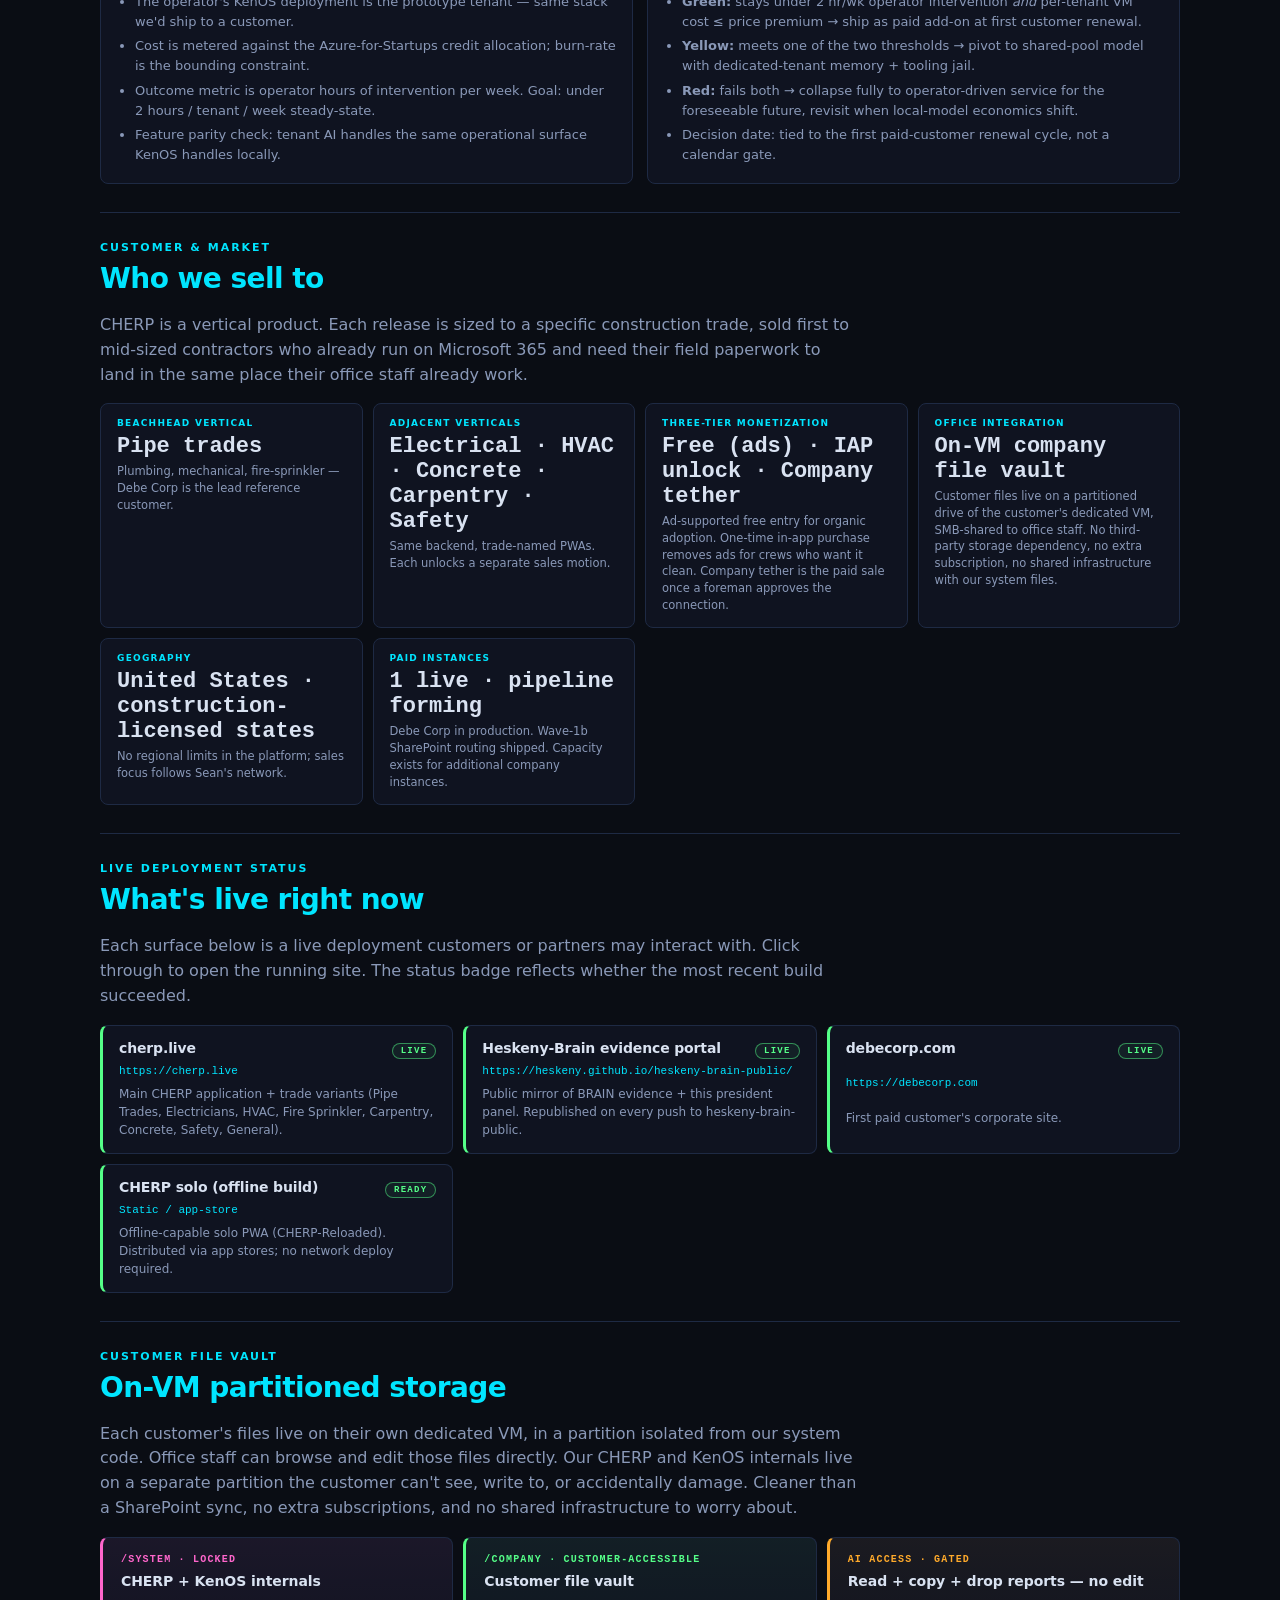
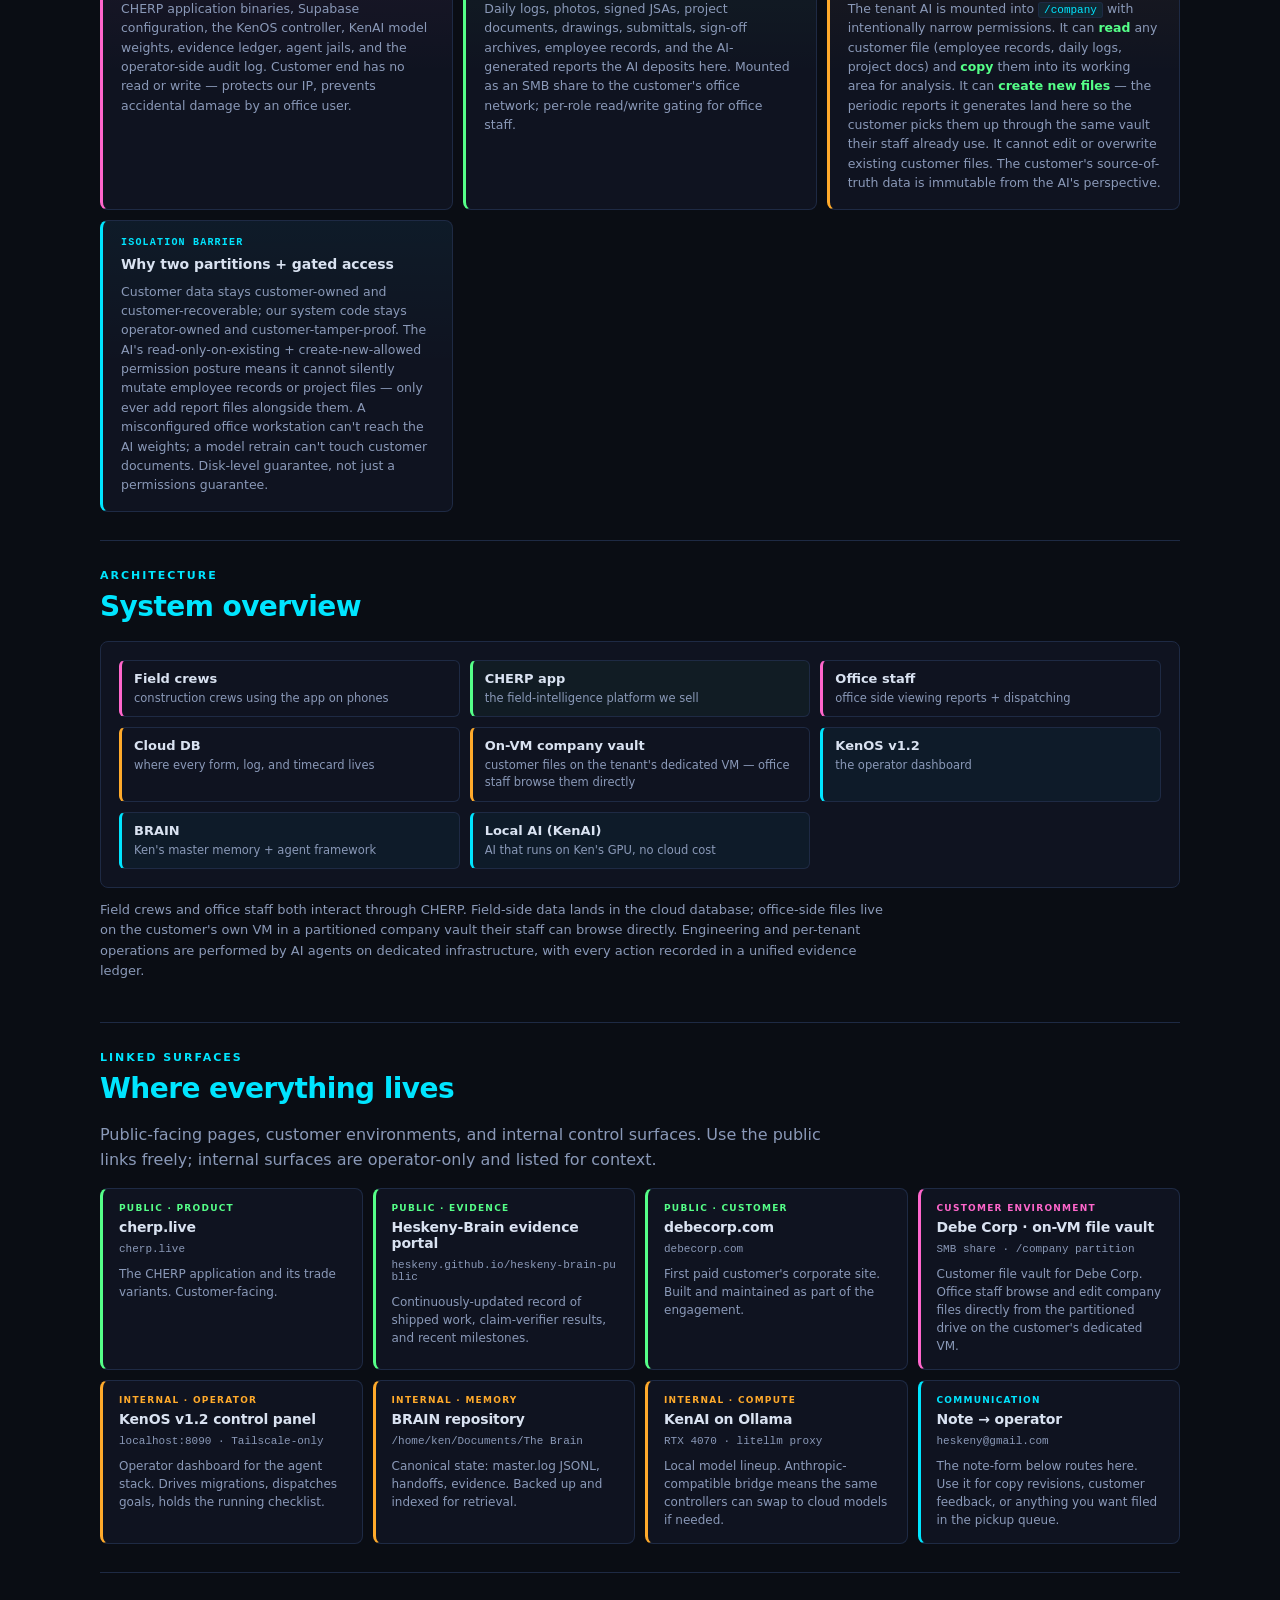
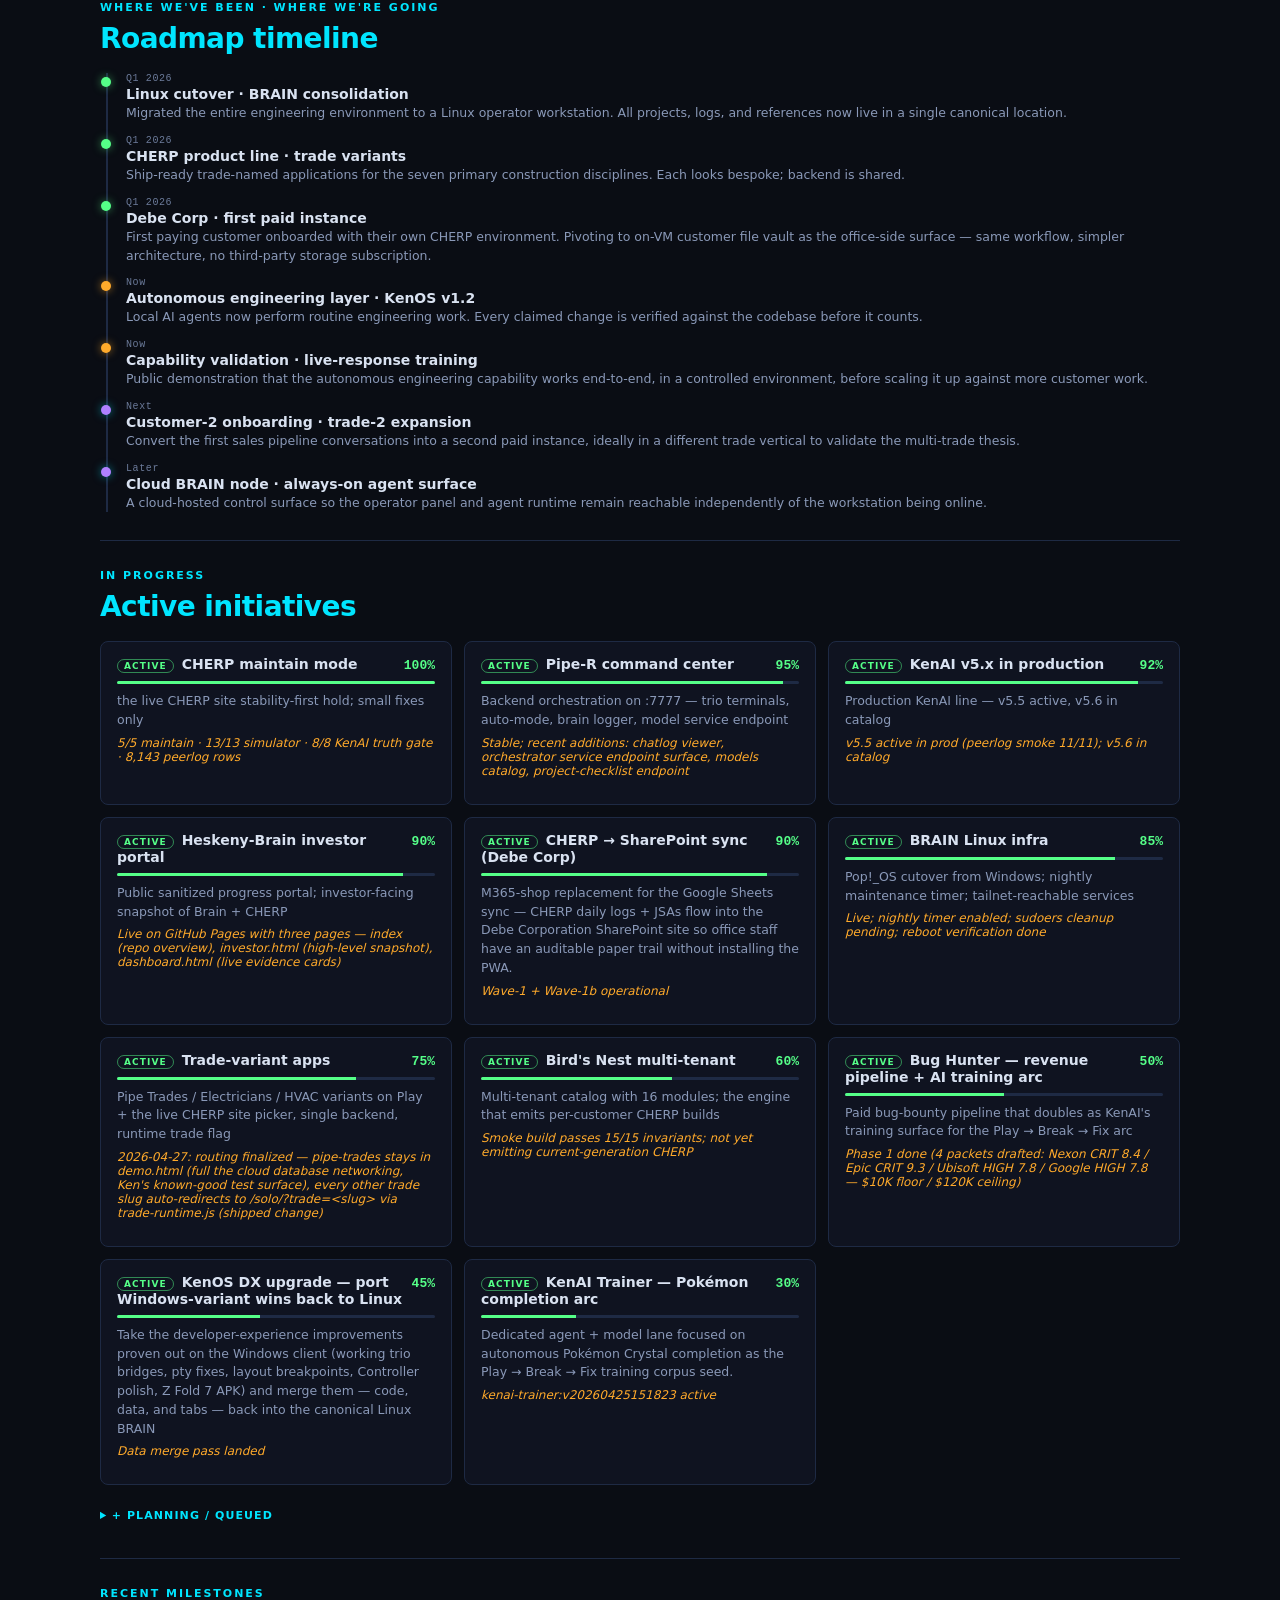
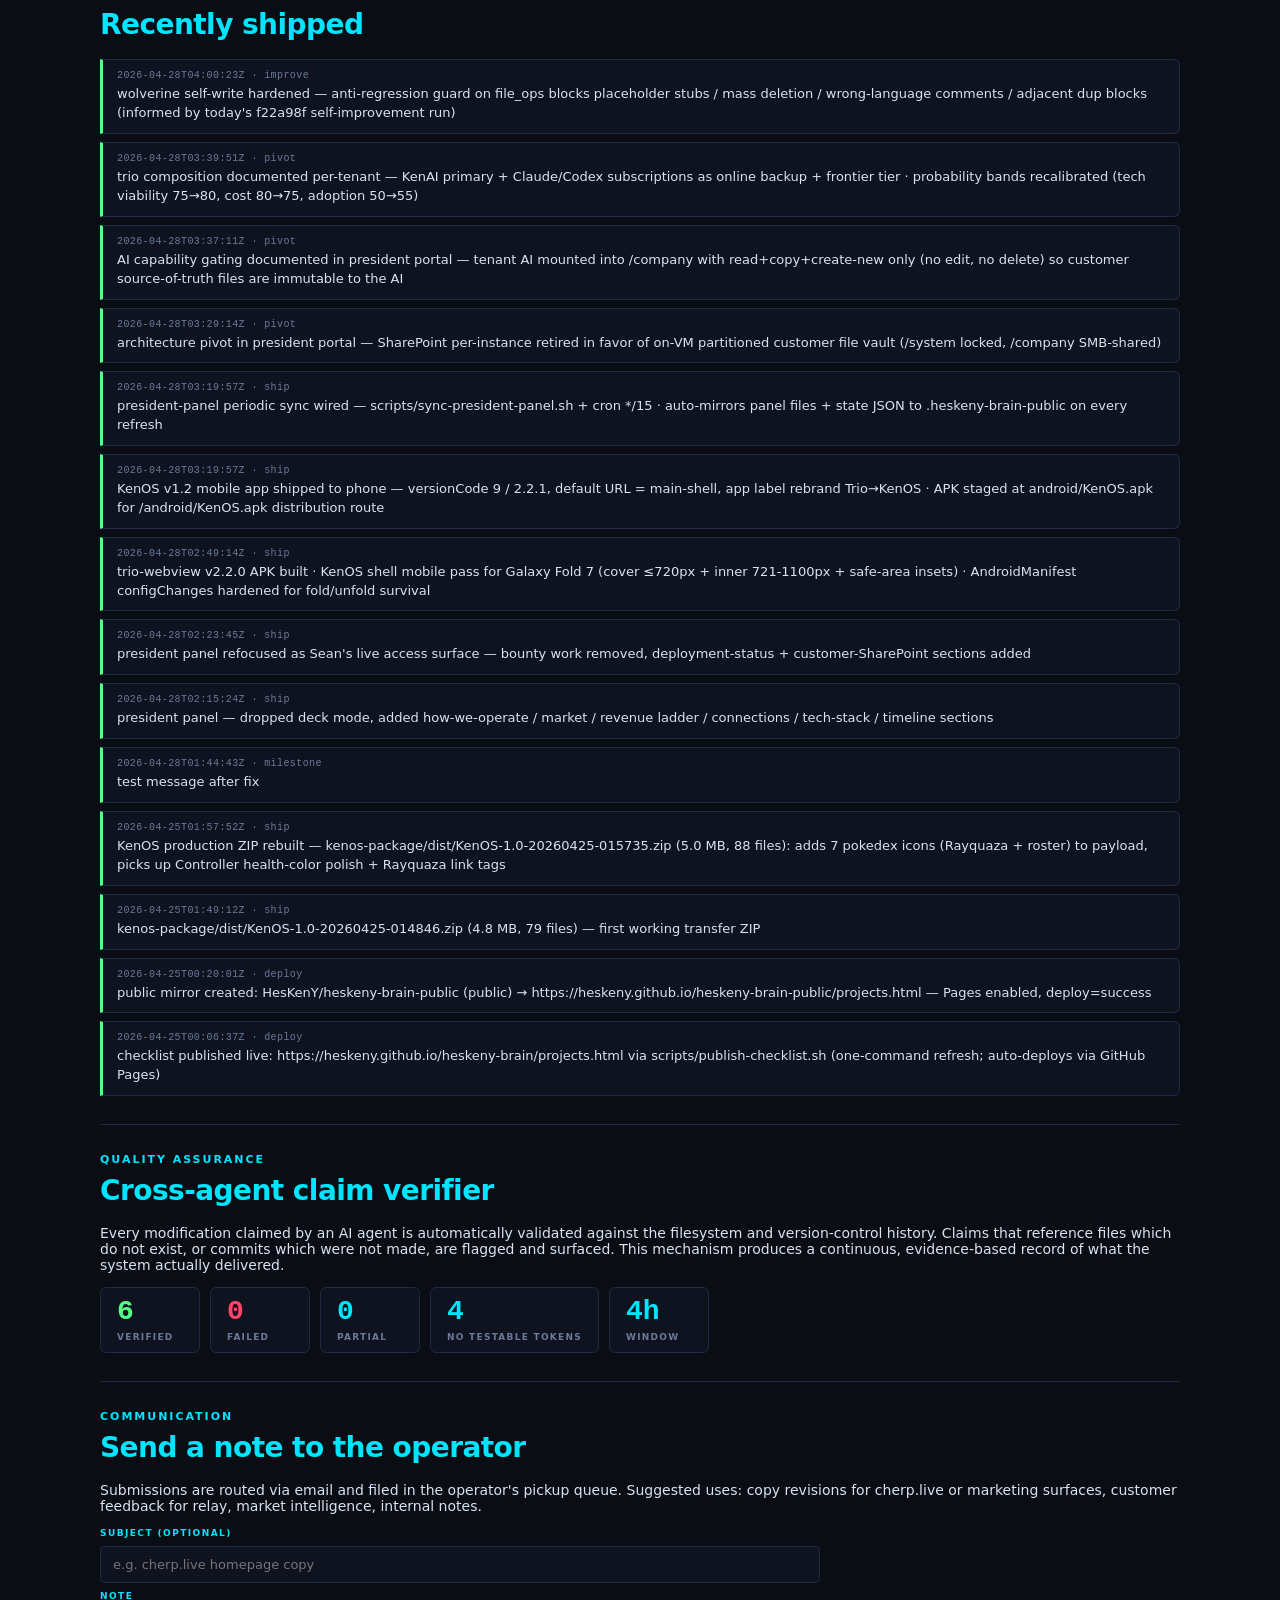
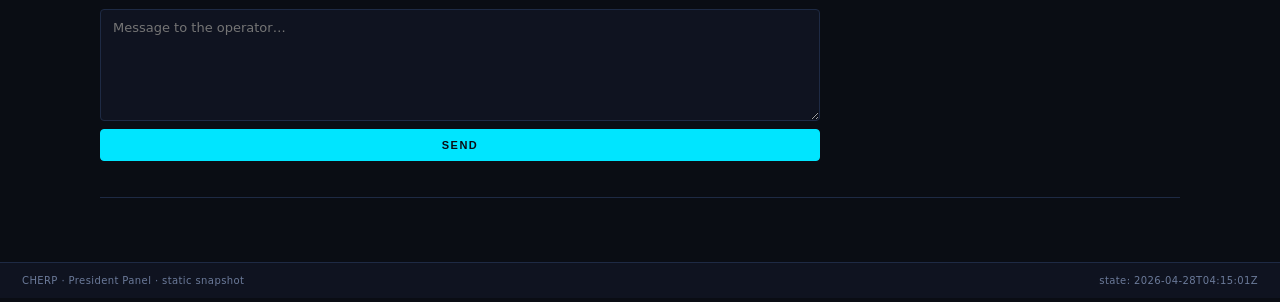
==== commit f9238e59: "president panel — periodic sync 2026-04-28T04:15:01Z" ====
--- a/site/president/index.html
+++ b/site/president/index.html
@@ -148,7 +148,7 @@
           <h3 class="biz">Engineering capacity: autonomous maintenance</h3>
           <h3 class="tech">KenOS controller with gated self-modification</h3>
           <p class="biz">Routine engineering work — feature implementation, bug remediation, schema migrations — is performed by a local AI system, with each change verified against an evidence ledger before merge. Customers benefit from reduced release latency without expansion of engineering headcount.</p>
-          <p class="tech">KenOS v1.2 dispatches goals to the kenai-fullstack and kenai-wolverine agents. Wolverine carries gated self-write authority over its own controller source. A cross-agent claim verifier validates every claimed change against the filesystem and git history.</p>
+          <p class="tech">KenOS v1.2 dispatches goals to the kenai-fullstack and kenai-bonesmasher agents. Bonesmasher carries gated self-write authority over its own controller source. A cross-agent claim verifier validates every claimed change against the filesystem and git history.</p>
         </div>
       </li>
       <li>
@@ -479,7 +479,7 @@
         <div class="tl-when">Now</div>
         <div class="tl-title">Autonomous engineering layer · KenOS v1.2</div>
         <div class="tl-note biz">Local AI agents now perform routine engineering work. Every claimed change is verified against the codebase before it counts.</div>
-        <div class="tl-note tech">kenai-fullstack and kenai-wolverine variants drive controller-jailed tool calls. Cross-agent claim verifier produces continuous evidence.</div>
+        <div class="tl-note tech">kenai-fullstack and kenai-bonesmasher variants drive controller-jailed tool calls. Cross-agent claim verifier produces continuous evidence.</div>
       </div>
       <div class="tl-item now">
         <div class="tl-when">Now</div>
